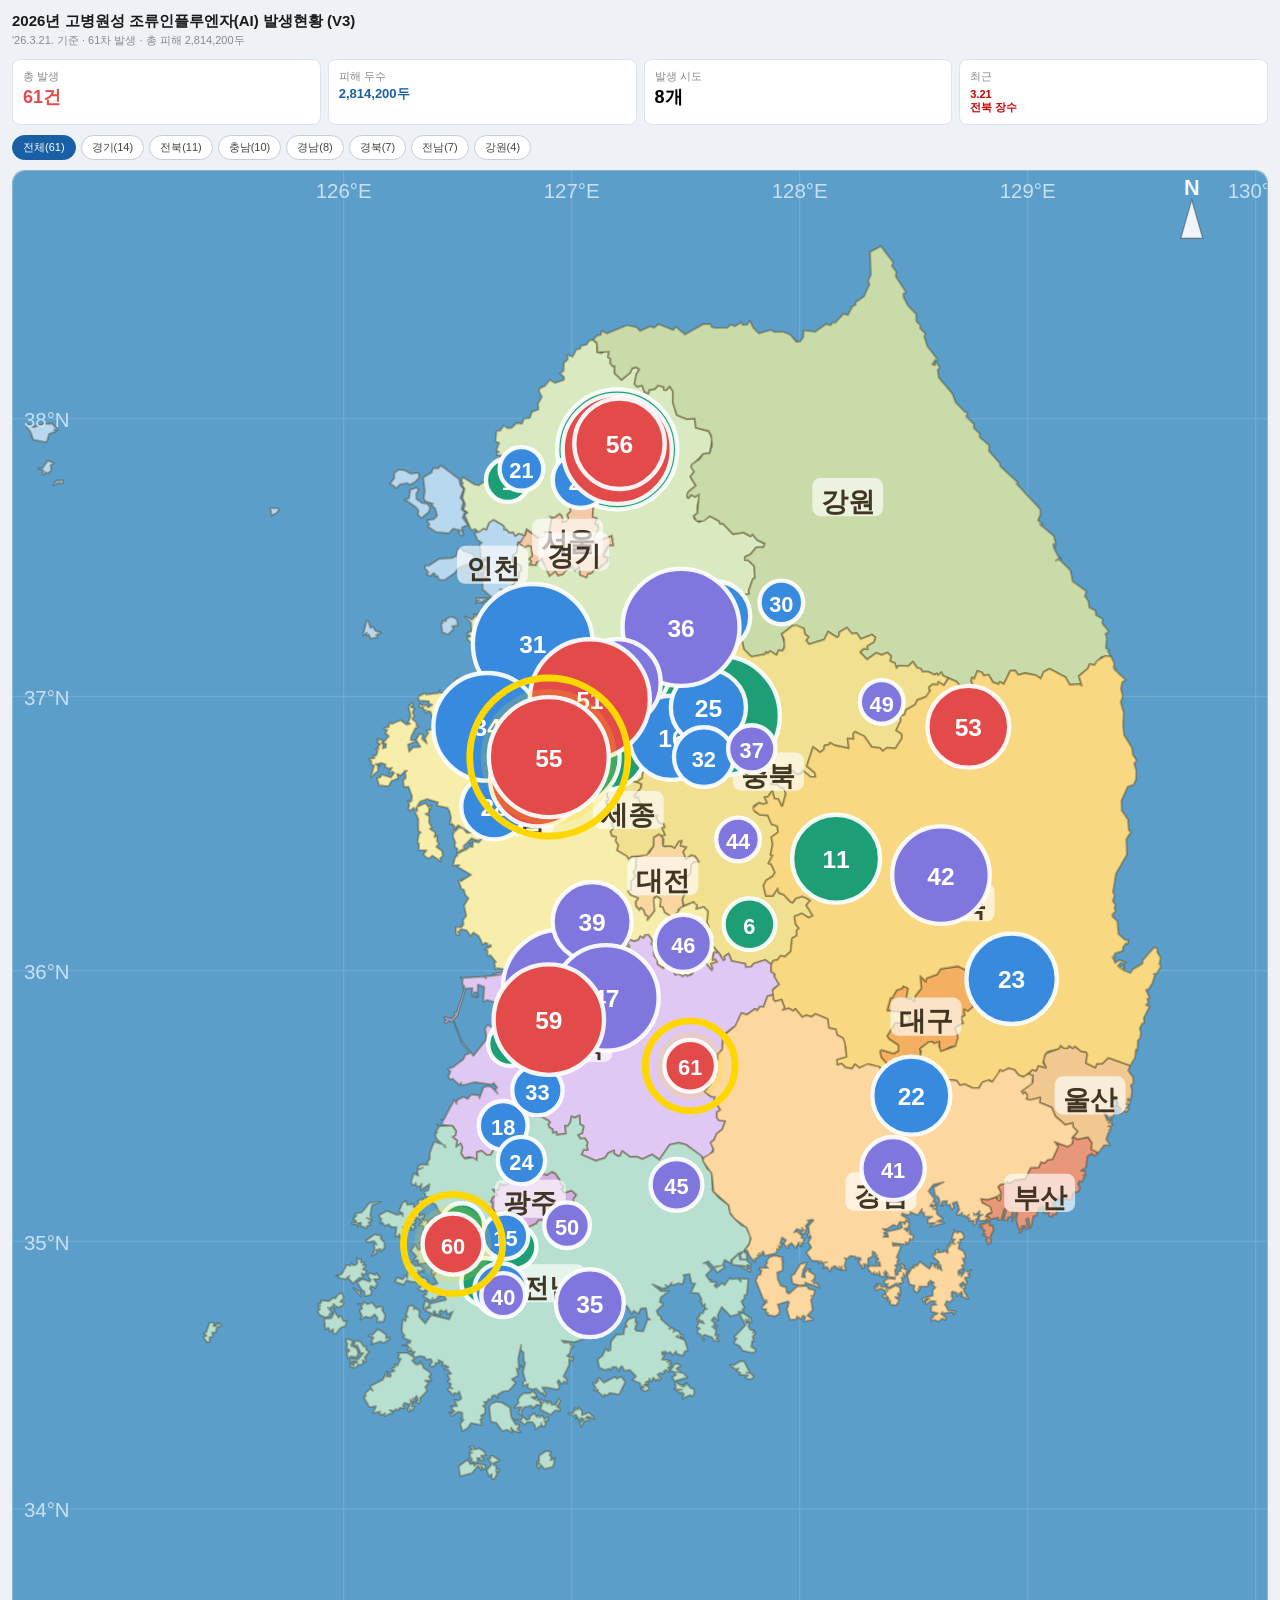
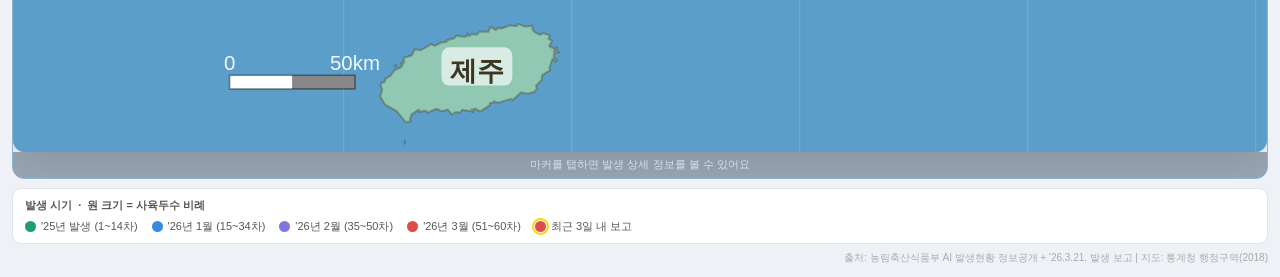
==== ai_status.html @ c7496675 "Update AI occurrence map with latest March 10 Asan case" ====
<!DOCTYPE html>
<html lang="ko">
<head>
<meta charset="UTF-8"/>
<meta name="viewport" content="width=device-width,initial-scale=1.0,maximum-scale=1.0,user-scalable=no"/>
<title>2026 AI 발생현황</title>
<style>
*{box-sizing:border-box;margin:0;padding:0}
body{font-family:'Malgun Gothic','Apple SD Gothic Neo',AppleGothic,sans-serif;background:#eef2f7;padding:12px}
h1{font-size:15px;font-weight:700;color:#1a1a1a;margin-bottom:2px}
.sub{font-size:11px;color:#888;margin-bottom:11px}
.stats{display:grid;grid-template-columns:repeat(4,1fr);gap:7px;margin-bottom:10px}
.stat{background:#fff;border-radius:8px;padding:9px 10px;border:1px solid #dde3ec}
.slbl{font-size:11px;color:#888}
.sval{font-size:18px;font-weight:700;margin-top:1px}
.frow{display:flex;flex-wrap:wrap;gap:5px;margin-bottom:10px}
.fb{font-size:11px;padding:4px 10px;border:1px solid #c5cdd8;border-radius:20px;background:#fff;color:#444;cursor:pointer;-webkit-tap-highlight-color:transparent}
.fb.on{background:#185FA5;color:#fff;border-color:#185FA5}
.mcard{border-radius:12px;overflow:hidden;border:1px solid #8ab4d0}
svg#MAP{display:block;width:100%;height:auto;background:#5b9ec9}
.hint{font-size:11px;color:#d8eeff;text-align:center;padding:5px 0 6px;background:rgba(0,25,55,0.35)}
.leg{background:#fff;border-radius:9px;border:1px solid #dde3ec;padding:9px 12px;margin-top:9px}
.ltit{font-size:11px;font-weight:600;color:#555;margin-bottom:6px}
.lrow{display:flex;flex-wrap:wrap;gap:6px 14px}
.li{display:flex;align-items:center;gap:5px;font-size:11px;color:#555}
.ld{width:11px;height:11px;border-radius:50%;flex-shrink:0}
.note{font-size:10px;color:#aaa;text-align:right;margin-top:7px}
.sbg{display:none;position:fixed;inset:0;background:rgba(0,0,0,0.4);z-index:200}
.sbg.show{display:block}
.sht{position:fixed;bottom:0;left:0;right:0;background:#fff;border-radius:18px 18px 0 0;padding:16px 18px 34px;z-index:201;transform:translateY(100%);transition:transform .3s cubic-bezier(.4,0,.2,1)}
.sbg.show .sht{transform:translateY(0)}
.shdl{width:36px;height:4px;background:#ddd;border-radius:2px;margin:0 auto 14px}
.shbdg{display:inline-block;font-size:11px;font-weight:600;padding:3px 9px;border-radius:20px;margin-bottom:8px}
.shtit{font-size:15px;font-weight:700;color:#111;margin-bottom:10px;line-height:1.4}
.shr{display:flex;padding:5px 0;border-bottom:1px solid #f5f5f5;font-size:13px}
.shr:last-child{border:none}
.shk{color:#aaa;width:65px;flex-shrink:0}
.shv{color:#111;font-weight:500}
.shx{float:right;font-size:22px;color:#ccc;cursor:pointer;margin-top:-6px}
</style>
</head>
<body>
<h1>2026년 고병원성 조류인플루엔자(AI) 발생현황 (V3)</h1>
<div class="sub">'26.3.21. 기준 · 61차 발생 · 총 피해 2,814,200두</div>
<div class="stats">
  <div class="stat"><div class="slbl">총 발생</div><div class="sval" style="color:#E24B4A">61건</div></div>
  <div class="stat"><div class="slbl">피해 두수</div><div class="sval" style="color:#185FA5;font-size:13px">2,814,200두</div></div>
  <div class="stat"><div class="slbl">발생 시도</div><div class="sval">8개</div></div>
  <div class="stat"><div class="slbl">최근</div><div class="sval" style="font-size:11px;padding-top:3px;color:#c00">3.21<br>전북 장수</div></div>
</div>
<div class="frow">
  <button class="fb on" onclick="flt('all',this)">전체(61)</button>
  <button class="fb" onclick="flt('경기',this)">경기(14)</button>
  <button class="fb" onclick="flt('전북',this)">전북(11)</button>
  <button class="fb" onclick="flt('충남',this)">충남(10)</button>
  <button class="fb" onclick="flt('경남',this)">경남(8)</button>
  <button class="fb" onclick="flt('경북',this)">경북(7)</button>
  <button class="fb" onclick="flt('전남',this)">전남(7)</button>
  <button class="fb" onclick="flt('강원',this)">강원(4)</button>
</div>
<div class="mcard">
  <svg id="MAP" viewBox="0 0 460 580" xmlns="http://www.w3.org/2000/svg" style="width:100%;height:auto;display:block;background:#5b9ec9;border-radius:12px;filter:drop-shadow(0 8px 24px rgba(0,0,0,0.12))"></svg>
  <div class="hint">마커를 탭하면 발생 상세 정보를 볼 수 있어요</div>
</div>
<div class="leg">
  <div class="ltit">발생 시기 &nbsp;·&nbsp; 원 크기 = 사육두수 비례</div>
  <div class="lrow">
    <div class="li"><div class="ld" style="background:#1D9E75"></div>'25년 발생 (1~14차)</div>
    <div class="li"><div class="ld" style="background:#378ADD"></div>'26년 1월 (15~34차)</div>
    <div class="li"><div class="ld" style="background:#7F77DD"></div>'26년 2월 (35~50차)</div>
    <div class="li"><div class="ld" style="background:#E24B4A"></div>'26년 3월 (51~60차)</div>
    <div class="li"><div class="ld" style="background:#E24B4A;outline:2.5px solid gold;outline-offset:1px"></div>최근 3일 내 보고</div>
  </div>
</div>
<div class="note">출처: 농림축산식품부 AI 발생현황 정보공개 + '26.3.21. 발생 보고 | 지도: 통계청 행정구역(2018)</div>

<div class="sbg" id="sbg" onclick="csh(event)">
  <div class="sht" onclick="event.stopPropagation()">
    <div class="shdl"></div><span class="shx" id="shxb">×</span>
    <div id="sbdg" class="shbdg"></div>
    <div id="stit" class="shtit"></div>
    <div class="shr"><span class="shk">발생일</span><span id="sdt" class="shv"></span></div>
    <div class="shr"><span class="shk">주소</span><span id="sad" class="shv"></span></div>
    <div class="shr"><span class="shk">사육두수</span><span id="shd" class="shv"></span></div>
    <div class="shr"><span class="shk">시·도</span><span id="ssd" class="shv"></span></div>
  </div>
</div>

<script>
// ── 내장 GeoJSON (통계청 행정구역 2018, 단순화) ──────────────
const GEOJSON = {"type":"FeatureCollection","features":[{"type":"Feature","properties":{"name":"서울특별시","base_year":"2018","name_eng":"Seoul","code":"11"},"geometry":{"type":"Polygon","coordinates":[[[127.0221,37.6997],[127.0324,37.6918],[127.0486,37.6941],[127.0518,37.6858],[127.0634,37.6949],[127.096,37.6891],[127.0927,37.6486],[127.1113,37.6424],[127.1041,37.6217],[127.1162,37.6189],[127.1181,37.6055],[127.1011,37.5761],[127.1049,37.5564],[127.1772,37.5812],[127.1835,37.5452],[127.1632,37.545],[127.1458,37.5219],[127.1411,37.5055],[127.1614,37.5],[127.1471,37.4772],[127.1329,37.4746],[127.1169,37.4586],[127.1043,37.4622],[127.0879,37.4449],[127.0722,37.4422],[127.0696,37.4306],[127.0535,37.4288],[127.0356,37.439],[127.0319,37.4655],[127.0151,37.4548],[126.997,37.4672],[126.963,37.4403],[126.9402,37.4357],[126.9284,37.4502],[126.9066,37.4336],[126.8863,37.4564],[126.8695,37.4943],[126.8466,37.4816],[126.845,37.4736],[126.8147,37.4748],[126.8233,37.4879],[126.813,37.4964],[126.827,37.5085],[126.8221,37.5407],[126.8072,37.5437],[126.7944,37.5358],[126.7645,37.5554],[126.7778,37.5599],[126.7824,37.5736],[126.8007,37.5878],[126.7999,37.6025],[126.8536,37.5718],[126.8763,37.5782],[126.8853,37.5939],[126.8996,37.5898],[126.9123,37.6443],[126.9048,37.6491],[126.9241,37.6461],[126.9475,37.6592],[126.9571,37.6528],[126.9633,37.6332],[126.9584,37.6295],[126.9754,37.6317],[126.9859,37.6406],[126.9797,37.656],[126.994,37.6668],[126.9922,37.6796],[127.0087,37.6844],[127.0154,37.7015],[127.0221,37.6997]]]}},{"type":"Feature","properties":{"name":"부산광역시","base_year":"2018","name_eng":"Busan","code":"21"},"geometry":{"type":"MultiPolygon","coordinates":[[[[128.8287,35.09],[128.8352,35.0864],[128.8326,35.0579],[128.8458,35.0595],[128.8512,35.0421],[128.8349,35.0156],[128.8399,34.9975],[128.8285,34.9886],[128.8182,35.0043],[128.8272,35.0136],[128.8047,35.0239],[128.815,35.0252],[128.8073,35.0328],[128.8123,35.04],[128.7976,35.0491],[128.8033,35.0554],[128.7908,35.0544],[128.791,35.0617],[128.8324,35.0713],[128.8324,35.0776],[128.8115,35.0776],[128.8287,35.09]]],[[[128.9593,35.0501],[128.9503,35.0818],[128.956,35.1064],[128.9488,35.1071],[128.9321,35.0738],[128.9391,35.1087],[128.9331,35.1103],[128.9302,35.0927],[128.9132,35.0876],[128.9112,35.0789],[128.8952,35.0789],[128.9056,35.1181],[128.8976,35.1203],[128.8842,35.0793],[128.8692,35.0814],[128.8708,35.0887],[128.8389,35.0821],[128.8207,35.097],[128.8417,35.106],[128.8378,35.124],[128.8021,35.1419],[128.7945,35.1585],[128.8275,35.1556],[128.8674,35.1677],[128.8721,35.1626],[128.8652,35.1582],[128.8763,35.1517],[128.8814,35.1613],[128.8724,35.1723],[128.8811,35.1718],[128.8817,35.1822],[128.8704,35.2016],[128.879,35.21],[128.9084,35.2168],[128.9093,35.2229],[128.9201,35.2164],[128.944,35.2283],[128.9897,35.2317],[129.0135,35.2738],[129.0475,35.2742],[129.0584,35.2948],[129.0743,35.2908],[129.0884,35.3026],[129.1086,35.3046],[129.1346,35.3515],[129.1182,35.369],[129.1761,35.3514],[129.1988,35.3665],[129.1936,35.3821],[129.1994,35.389],[129.2185,35.379],[129.2655,35.3871],[129.2822,35.3653],[129.2797,35.3414],[129.2999,35.336],[129.3057,35.3246],[129.3035,35.3297],[129.3019,35.3202],[129.2915,35.3181],[129.2807,35.3265],[129.262,35.3154],[129.2556,35.2748],[129.234,35.2622],[129.2521,35.2602],[129.2534,35.2465],[129.2445,35.2443],[129.2499,35.2408],[129.2393,35.2212],[129.2273,35.2243],[129.222,35.2126],[129.2302,35.1982],[129.2241,35.1858],[129.2009,35.1794],[129.1944,35.1602],[129.1817,35.1548],[129.1642,35.159],[129.15,35.1514],[129.1533,35.158],[129.1463,35.1534],[129.1339,35.1624],[129.1346,35.1548],[129.1185,35.1526],[129.1089,35.1328],[129.1178,35.1321],[129.1128,35.125],[129.1224,35.1321],[129.128,35.1108],[129.124,35.0993],[129.1105,35.1011],[129.1095,35.0915],[129.1106,35.1007],[129.1051,35.0919],[129.0952,35.0939],[129.093,35.1093],[129.0904,35.1036],[129.0655,35.1091],[129.0738,35.1168],[129.0655,35.129],[129.0561,35.118],[129.0527,35.1257],[129.0487,35.1207],[129.0553,35.116],[129.0473,35.1166],[129.0379,35.0971],[129.0252,35.0935],[129.0156,35.0532],[129.0106,35.0517],[129.0025,35.0862],[128.9926,35.0801],[129.0014,35.0484],[129.007,35.0489],[128.9925,35.0452],[128.9884,35.058],[128.9728,35.0569],[128.9828,35.0514],[128.9697,35.0474],[128.978,35.0402],[128.9656,35.0324],[128.9676,35.0438],[128.9593,35.0501]],[[129.0995,35.0915],[129.0995,35.0915]]]]}},{"type":"Feature","properties":{"name":"대구광역시","base_year":"2018","name_eng":"Daegu","code":"22"},"geometry":{"type":"Polygon","coordinates":[[[128.696,36.0156],[128.7269,36.0032],[128.7349,35.993],[128.731,35.9854],[128.7462,35.9729],[128.7367,35.9296],[128.7569,35.9127],[128.7613,35.8875],[128.7598,35.8661],[128.7508,35.8575],[128.7375,35.8512],[128.7219,35.8569],[128.7251,35.8362],[128.7086,35.8266],[128.7175,35.8068],[128.6825,35.7901],[128.6955,35.7557],[128.691,35.7309],[128.6832,35.7215],[128.6635,35.7205],[128.624,35.7023],[128.6139,35.7098],[128.6124,35.7385],[128.5896,35.7315],[128.5824,35.7383],[128.5648,35.7368],[128.5279,35.7127],[128.5318,35.6833],[128.5076,35.6729],[128.5062,35.6396],[128.4465,35.6384],[128.413,35.6166],[128.3714,35.6094],[128.3884,35.6179],[128.4015,35.639],[128.3582,35.6808],[128.3518,35.704],[128.3589,35.7087],[128.4122,35.6958],[128.4321,35.7049],[128.4318,35.7256],[128.3912,35.7484],[128.3835,35.7601],[128.4208,35.8094],[128.4704,35.8059],[128.4828,35.8159],[128.4811,35.8301],[128.45,35.8467],[128.3835,35.8528],[128.399,35.8999],[128.4071,35.9007],[128.4249,35.928],[128.4503,35.935],[128.4542,35.9431],[128.4764,35.9344],[128.4684,35.8995],[128.4906,35.8976],[128.5015,35.8868],[128.5077,35.907],[128.5344,35.9353],[128.5288,35.9804],[128.5533,35.9608],[128.5571,35.9722],[128.6029,35.9859],[128.6187,36.0064],[128.696,36.0156]]]}},{"type":"Feature","properties":{"name":"인천광역시","base_year":"2018","name_eng":"Incheon","code":"23"},"geometry":{"type":"MultiPolygon","coordinates":[[[[126.4821,37.2442],[126.4821,37.2442]]],[[[126.108,37.2723],[126.1177,37.2479],[126.128,37.252],[126.1408,37.2375],[126.1657,37.2307],[126.1436,37.2225],[126.1475,37.2138],[126.1173,37.2092],[126.1113,37.2236],[126.1012,37.2222],[126.1025,37.2299],[126.0847,37.2219],[126.1002,37.2721],[126.108,37.2723]]],[[[126.4821,37.2442],[126.4588,37.224],[126.4326,37.2325],[126.4285,37.2626],[126.4361,37.2657],[126.434,37.2743],[126.4482,37.272],[126.4504,37.2802],[126.4703,37.2882],[126.4878,37.2832],[126.4976,37.277],[126.5018,37.2581],[126.4762,37.2535],[126.4821,37.2442]]],[[[126.5028,37.5308],[126.5158,37.5341],[126.5249,37.5249],[126.5649,37.5144],[126.5824,37.4892],[126.5063,37.4657],[126.4854,37.4445],[126.4423,37.4208],[126.4189,37.4219],[126.4133,37.4352],[126.4,37.4338],[126.404,37.4396],[126.3951,37.4461],[126.3808,37.435],[126.364,37.4422],[126.3716,37.4472],[126.3562,37.4632],[126.3595,37.4734],[126.3732,37.4719],[126.4183,37.497],[126.4758,37.4997],[126.4942,37.5078],[126.5028,37.5308]]],[[[126.6555,37.6379],[126.6945,37.6203],[126.7054,37.6121],[126.7047,37.6025],[126.7141,37.6039],[126.7255,37.5919],[126.7443,37.5925],[126.7522,37.5797],[126.7677,37.5882],[126.7937,37.5816],[126.7778,37.5599],[126.7645,37.5554],[126.7601,37.518],[126.7416,37.5088],[126.7424,37.4869],[126.7782,37.4718],[126.7804,37.455],[126.7707,37.4485],[126.7692,37.4275],[126.7533,37.4227],[126.7516,37.4109],[126.7214,37.3826],[126.6852,37.3867],[126.6956,37.3832],[126.6646,37.35],[126.642,37.3471],[126.6541,37.3436],[126.6134,37.3474],[126.6103,37.3374],[126.6093,37.3435],[126.5806,37.3373],[126.5963,37.3472],[126.583,37.3472],[126.5829,37.3548],[126.639,37.355],[126.6219,37.3546],[126.6209,37.3477],[126.6414,37.3477],[126.6515,37.3529],[126.6427,37.355],[126.6544,37.3559],[126.6099,37.3871],[126.6097,37.4162],[126.5982,37.4161],[126.6041,37.4243],[126.6328,37.4269],[126.6373,37.4212],[126.6346,37.4305],[126.6102,37.4301],[126.6142,37.4374],[126.6078,37.4411],[126.6187,37.4447],[126.6117,37.454],[126.5943,37.4383],[126.5934,37.4549],[126.6032,37.4567],[126.5909,37.462],[126.6242,37.4577],[126.6142,37.4666],[126.625,37.4666],[126.6124,37.4772],[126.6037,37.4656],[126.5958,37.4731],[126.6063,37.4863],[126.6051,37.4801],[126.6168,37.4835],[126.6099,37.4874],[126.6252,37.4924],[126.6377,37.4823],[126.6275,37.4934],[126.6407,37.496],[126.6395,37.5042],[126.6046,37.4959],[126.5965,37.5486],[126.607,37.5545],[126.5886,37.564],[126.5748,37.5883],[126.6144,37.6063],[126.6257,37.6026],[126.6372,37.6267],[126.6555,37.6379]],[[126.6526,37.3535],[126.6444,37.3475],[126.6628,37.3509],[126.6526,37.3535]]],[[[125.7089,37.6787],[125.7165,37.6744],[125.7068,37.6633],[125.6842,37.6528],[125.6781,37.6793],[125.7089,37.6787]]],[[[126.3296,37.7463],[126.3185,37.73],[126.3194,37.7126],[126.3429,37.6975],[126.3663,37.6946],[126.379,37.6823],[126.3732,37.6658],[126.341,37.6441],[126.3257,37.6566],[126.3287,37.6702],[126.3188,37.6819],[126.2694,37.7107],[126.2876,37.714],[126.2925,37.7447],[126.318,37.7524],[126.3296,37.7463]]],[[[124.7706,37.7785],[124.7653,37.7665],[124.7519,37.7709],[124.7274,37.761],[124.7407,37.7782],[124.7706,37.7785]]],[[[126.2664,37.8153],[126.2947,37.8018],[126.3275,37.8058],[126.3313,37.7897],[126.315,37.7737],[126.2908,37.7629],[126.2787,37.7689],[126.2483,37.7656],[126.2328,37.7511],[126.205,37.7685],[126.2222,37.7869],[126.2232,37.805],[126.2405,37.8173],[126.2664,37.8153]]],[[[126.4388,37.8246],[126.5059,37.7833],[126.5116,37.7623],[126.5264,37.7476],[126.5125,37.717],[126.5254,37.7019],[126.5169,37.6747],[126.5322,37.6651],[126.5221,37.6462],[126.544,37.6184],[126.5203,37.6107],[126.5151,37.5969],[126.5238,37.5979],[126.518,37.5921],[126.5262,37.5866],[126.5173,37.58],[126.5032,37.5904],[126.5129,37.5994],[126.4796,37.6053],[126.4618,37.5893],[126.405,37.5939],[126.3701,37.6135],[126.3775,37.6193],[126.3657,37.6351],[126.3977,37.6401],[126.411,37.6521],[126.4036,37.6758],[126.3881,37.69],[126.3913,37.6956],[126.3592,37.7036],[126.3514,37.7155],[126.357,37.7411],[126.3495,37.7897],[126.387,37.8071],[126.3925,37.8232],[126.4139,37.8219],[126.4267,37.8316],[126.4388,37.8246]]],[[[124.7161,37.8256],[124.7161,37.8256]]],[[[124.7161,37.8256],[124.7179,37.8138],[124.7028,37.8047],[124.6905,37.8082],[124.6852,37.7995],[124.6795,37.8022],[124.6839,37.8139],[124.6625,37.8217],[124.6765,37.8198],[124.7034,37.8497],[124.7278,37.8406],[124.715,37.8336],[124.7161,37.8256]]],[[[124.6872,37.9805],[124.7218,37.9815],[124.7463,37.9591],[124.733,37.9623],[124.7301,37.9573],[124.7382,37.9537],[124.7079,37.9446],[124.7,37.9199],[124.6913,37.9166],[124.6394,37.9239],[124.6258,37.9544],[124.6097,37.97],[124.6168,37.9795],[124.6406,37.9687],[124.6872,37.9805]]]]}},{"type":"Feature","properties":{"name":"광주광역시","base_year":"2018","name_eng":"Gwangju","code":"24"},"geometry":{"type":"Polygon","coordinates":[[[126.7634,35.2565],[126.7553,35.2344],[126.8054,35.2183],[126.8796,35.2515],[126.8895,35.2467],[126.9094,35.2584],[126.9294,35.2524],[126.9655,35.2034],[126.9586,35.1931],[126.9681,35.1811],[127.0,35.1888],[127.0214,35.173],[127.0077,35.1559],[127.0113,35.1256],[126.9892,35.1099],[126.989,35.095],[126.9628,35.0872],[126.9519,35.0732],[126.9323,35.0744],[126.918,35.0915],[126.892,35.078],[126.8556,35.0784],[126.8441,35.0654],[126.8073,35.051],[126.7952,35.0611],[126.7744,35.0527],[126.7651,35.0644],[126.7567,35.0582],[126.7541,35.0669],[126.7713,35.0702],[126.7619,35.091],[126.7327,35.1129],[126.6675,35.1051],[126.6691,35.1113],[126.6517,35.1205],[126.6533,35.144],[126.645,35.1466],[126.6542,35.1646],[126.6721,35.1731],[126.6532,35.1925],[126.6771,35.191],[126.6871,35.2152],[126.7026,35.2076],[126.7177,35.2124],[126.7372,35.2529],[126.7634,35.2565]]]}},{"type":"Feature","properties":{"name":"대전광역시","base_year":"2018","name_eng":"Daejeon","code":"25"},"geometry":{"type":"Polygon","coordinates":[[[127.3989,36.4891],[127.3999,36.4589],[127.4075,36.4548],[127.4359,36.4564],[127.4513,36.4493],[127.4703,36.4737],[127.484,36.4766],[127.4783,36.4573],[127.5045,36.4519],[127.4897,36.4341],[127.5016,36.4087],[127.5243,36.4234],[127.5423,36.4193],[127.5597,36.3982],[127.5392,36.3979],[127.5249,36.3875],[127.5224,36.3543],[127.5006,36.3393],[127.499,36.3057],[127.4912,36.297],[127.4988,36.2828],[127.486,36.2612],[127.49,36.2335],[127.4679,36.223],[127.4696,36.2152],[127.4411,36.1948],[127.408,36.2129],[127.3993,36.2325],[127.3873,36.2342],[127.3898,36.2628],[127.3776,36.2715],[127.3629,36.2691],[127.3645,36.2198],[127.334,36.1831],[127.3336,36.2007],[127.323,36.2037],[127.3153,36.2213],[127.3036,36.2297],[127.2973,36.2215],[127.2818,36.2358],[127.2794,36.2524],[127.2918,36.2647],[127.2588,36.2761],[127.2467,36.291],[127.2598,36.2957],[127.2598,36.3272],[127.2791,36.3448],[127.2706,36.3609],[127.281,36.3749],[127.2821,36.4146],[127.341,36.431],[127.3586,36.4559],[127.3602,36.4885],[127.3839,36.5002],[127.3989,36.4891]]]}},{"type":"Feature","properties":{"name":"울산광역시","base_year":"2018","name_eng":"Ulsan","code":"26"},"geometry":{"type":"Polygon","coordinates":[[[129.1595,35.7159],[129.1765,35.7157],[129.1813,35.7238],[129.1981,35.7145],[129.2071,35.7214],[129.234,35.7039],[129.2569,35.7007],[129.2626,35.6911],[129.2555,35.6605],[129.2964,35.6435],[129.3045,35.6572],[129.3278,35.6588],[129.3536,35.6794],[129.4498,35.6511],[129.4411,35.6319],[129.4628,35.6069],[129.4647,35.5864],[129.4527,35.5784],[129.4586,35.5578],[129.4535,35.5281],[129.4387,35.5286],[129.4392,35.5198],[129.4499,35.5248],[129.4477,35.509],[129.4328,35.511],[129.4436,35.5026],[129.4321,35.4934],[129.4449,35.4921],[129.4313,35.4782],[129.4252,35.485],[129.4062,35.472],[129.4084,35.4933],[129.3958,35.5012],[129.3964,35.5134],[129.3766,35.538],[129.3724,35.5236],[129.3858,35.5164],[129.3874,35.5019],[129.3632,35.5042],[129.3793,35.4999],[129.3911,35.4783],[129.3857,35.4849],[129.3748,35.4624],[129.363,35.4604],[129.3687,35.4542],[129.3545,35.4592],[129.3312,35.4856],[129.3499,35.4482],[129.3598,35.4479],[129.3552,35.4383],[129.3695,35.449],[129.3665,35.437],[129.3736,35.4312],[129.3528,35.4269],[129.3642,35.4248],[129.3639,35.4152],[129.3563,35.4133],[129.3626,35.4065],[129.354,35.4025],[129.3446,35.3781],[129.3608,35.3572],[129.3353,35.356],[129.3116,35.3295],[129.2797,35.3414],[129.2822,35.3653],[129.2655,35.3871],[129.2185,35.379],[129.2012,35.3878],[129.2191,35.4077],[129.2002,35.4241],[129.197,35.4389],[129.1656,35.4321],[129.1218,35.4634],[129.1053,35.4965],[129.0526,35.5145],[129.0558,35.5323],[129.013,35.5231],[128.9954,35.5278],[128.9966,35.544],[128.9893,35.5516],[128.9809,35.5464],[128.9724,35.5571],[129.0228,35.5913],[129.023,35.6134],[129.0079,35.6162],[129.0061,35.6235],[129.0209,35.6351],[129.037,35.6325],[129.0469,35.6505],[129.0809,35.6433],[129.0672,35.6713],[129.0805,35.6959],[129.1368,35.7129],[129.142,35.7243],[129.1595,35.7159]]]}},{"type":"Feature","properties":{"name":"세종특별자치시","base_year":"2018","name_eng":"Sejongsi","code":"29"},"geometry":{"type":"Polygon","coordinates":[[[127.1721,36.7308],[127.2031,36.7261],[127.248,36.6951],[127.3041,36.685],[127.3051,36.6676],[127.2757,36.6398],[127.2794,36.6335],[127.2922,36.6356],[127.3066,36.6009],[127.2996,36.5863],[127.3214,36.5838],[127.3381,36.5623],[127.3775,36.5678],[127.3725,36.5597],[127.3839,36.5415],[127.405,36.5373],[127.4086,36.5237],[127.3976,36.5206],[127.4106,36.4963],[127.3961,36.4917],[127.3839,36.5002],[127.3602,36.4885],[127.3586,36.4559],[127.3291,36.4233],[127.2628,36.4167],[127.2508,36.4068],[127.2423,36.4186],[127.1989,36.4399],[127.2047,36.4593],[127.192,36.4747],[127.1947,36.4896],[127.1771,36.4926],[127.17,36.509],[127.1823,36.5214],[127.1742,36.5422],[127.1918,36.546],[127.1868,36.5529],[127.2078,36.578],[127.193,36.5808],[127.1914,36.5939],[127.1559,36.606],[127.1501,36.619],[127.1605,36.6245],[127.1532,36.6452],[127.1606,36.6561],[127.1549,36.6643],[127.1641,36.6785],[127.1614,36.6902],[127.1571,36.6957],[127.1417,36.69],[127.1277,36.7085],[127.1596,36.7328],[127.1721,36.7308]]]}},{"type":"Feature","properties":{"name":"경기도","base_year":"2018","name_eng":"Gyeonggi-do","code":"31"},"geometry":{"type":"MultiPolygon","coordinates":[[[[126.7427,37.038],[126.7427,37.038]]],[[[126.7427,37.038],[126.7567,37.0555],[126.6742,37.1172],[126.6847,37.1191],[126.6796,37.1431],[126.6603,37.138],[126.6962,37.151],[126.6825,37.1605],[126.6498,37.1546],[126.6611,37.163],[126.6536,37.181],[126.66,37.1764],[126.6699,37.1892],[126.6496,37.1835],[126.6609,37.2209],[126.6478,37.244],[126.6538,37.2694],[126.6327,37.287],[126.6464,37.2785],[126.6614,37.2913],[126.6293,37.2849],[126.6617,37.2925],[126.6618,37.2779],[126.6842,37.281],[126.672,37.2732],[126.6796,37.2572],[126.698,37.2611],[126.734,37.2494],[126.7563,37.2543],[126.7651,37.2452],[126.7751,37.2474],[126.783,37.2297],[126.7783,37.2458],[126.7896,37.2441],[126.7907,37.2671],[126.8112,37.2676],[126.8048,37.2937],[126.8192,37.2905],[126.8414,37.2677],[126.8381,37.2761],[126.8168,37.298],[126.7676,37.2925],[126.6764,37.3202],[126.6713,37.329],[126.6162,37.3138],[126.578,37.2928],[126.5858,37.291],[126.5839,37.2846],[126.589,37.2902],[126.6098,37.2794],[126.5892,37.29],[126.5855,37.284],[126.6243,37.264],[126.6368,37.2724],[126.6415,37.2626],[126.6427,37.2713],[126.6312,37.2809],[126.642,37.2728],[126.6369,37.2536],[126.6546,37.2251],[126.6528,37.1998],[126.645,37.1922],[126.6468,37.211],[126.6295,37.2183],[126.626,37.2024],[126.622,37.2362],[126.6188,37.2295],[126.5884,37.2333],[126.6152,37.2095],[126.6049,37.2123],[126.5954,37.1983],[126.6048,37.2124],[126.6013,37.2215],[126.5906,37.2135],[126.576,37.2208],[126.5624,37.193],[126.5446,37.206],[126.544,37.215],[126.5571,37.2179],[126.5408,37.2288],[126.5693,37.237],[126.561,37.2423],[126.5586,37.2668],[126.5329,37.2891],[126.5617,37.2773],[126.5772,37.2901],[126.5717,37.2978],[126.5779,37.2931],[126.6073,37.3132],[126.6904,37.3353],[126.6885,37.3488],[126.7032,37.3513],[126.731,37.3866],[126.742,37.3826],[126.7339,37.3891],[126.7439,37.3984],[126.7916,37.3931],[126.7878,37.4078],[126.7845,37.3921],[126.749,37.4036],[126.7533,37.4227],[126.7692,37.4275],[126.7707,37.4485],[126.7804,37.455],[126.7782,37.4718],[126.7424,37.4869],[126.7416,37.5088],[126.7601,37.518],[126.7662,37.5542],[126.7944,37.5358],[126.8072,37.5437],[126.8221,37.5407],[126.827,37.5085],[126.813,37.4964],[126.8233,37.4879],[126.8147,37.4748],[126.845,37.4736],[126.8466,37.4816],[126.8695,37.4943],[126.903,37.4341],[126.9284,37.4502],[126.9402,37.4357],[126.9629,37.4403],[126.9746,37.4544],[127.0037,37.4677],[127.0145,37.4549],[127.0346,37.4642],[127.0356,37.439],[127.0657,37.4292],[127.0722,37.4422],[127.0879,37.4449],[127.1043,37.4622],[127.1169,37.4586],[127.1574,37.4891],[127.1612,37.5004],[127.14,37.5086],[127.1632,37.545],[127.1835,37.5452],[127.1772,37.5812],[127.1049,37.5564],[127.1011,37.5761],[127.1181,37.6055],[127.1162,37.6189],[127.1041,37.6217],[127.1113,37.6424],[127.0927,37.6486],[127.096,37.6891],[127.0634,37.6949],[127.0518,37.6858],[127.0486,37.6941],[127.0324,37.6918],[127.027,37.7011],[127.0154,37.7015],[127.0087,37.6844],[126.9922,37.6796],[126.994,37.6668],[126.9797,37.656],[126.9859,37.6406],[126.9754,37.6317],[126.9584,37.6295],[126.9633,37.6332],[126.9571,37.6528],[126.9475,37.6592],[126.9241,37.6461],[126.9048,37.6491],[126.9123,37.6443],[126.8996,37.5898],[126.8853,37.5939],[126.8763,37.5782],[126.8536,37.5718],[126.8026,37.605],[126.7937,37.5816],[126.7677,37.5882],[126.7522,37.5797],[126.7443,37.5925],[126.7255,37.5919],[126.7141,37.6039],[126.7047,37.6025],[126.7054,37.6121],[126.6945,37.6203],[126.6574,37.638],[126.6372,37.6267],[126.6257,37.6026],[126.6144,37.6063],[126.5916,37.593],[126.578,37.605],[126.5598,37.6011],[126.5315,37.6548],[126.5442,37.6629],[126.5268,37.6743],[126.5335,37.694],[126.5217,37.7166],[126.531,37.7482],[126.5183,37.7628],[126.5245,37.7685],[126.518,37.7771],[126.5228,37.7901],[126.5753,37.7627],[126.5938,37.7612],[126.6255,37.7791],[126.6626,37.7807],[126.6714,37.8348],[126.6593,37.8403],[126.6796,37.846],[126.6921,37.8685],[126.6726,37.8701],[126.672,37.8781],[126.682,37.8798],[126.6701,37.888],[126.6828,37.9129],[126.666,37.9191],[126.671,37.9552],[126.6873,37.9572],[126.7037,37.9748],[126.7194,37.965],[126.7369,37.966],[126.7584,37.9837],[126.7836,37.9817],[126.7901,37.999],[126.8168,38.0026],[126.826,38.0242],[126.8554,38.0321],[126.8525,38.0531],[126.8696,38.0778],[126.8561,38.0997],[126.8624,38.1083],[126.8827,38.1159],[126.9047,38.1379],[126.9279,38.1273],[126.9664,38.1374],[126.968,38.1475],[126.9494,38.1623],[126.9656,38.1711],[126.9665,38.199],[126.9837,38.2106],[126.9817,38.2273],[127.0047,38.2215],[127.0204,38.2458],[127.0366,38.2498],[127.0418,38.2591],[127.0662,38.2637],[127.0781,38.279],[127.1032,38.2808],[127.1014,38.2737],[127.1108,38.2708],[127.1123,38.2381],[127.1312,38.2328],[127.1489,38.2423],[127.1633,38.2385],[127.1597,38.2195],[127.1712,38.2135],[127.1697,38.1977],[127.1789,38.1877],[127.1892,38.1882],[127.1889,38.1618],[127.2192,38.1391],[127.2563,38.1632],[127.2664,38.1804],[127.2831,38.1829],[127.298,38.1752],[127.284,38.1595],[127.2758,38.1242],[127.2863,38.1146],[127.3095,38.1183],[127.3207,38.0947],[127.337,38.0898],[127.3398,38.1013],[127.3659,38.1069],[127.3786,38.1184],[127.4035,38.113],[127.4055,38.103],[127.4134,38.102],[127.4309,38.1154],[127.4452,38.0975],[127.4446,38.0573],[127.4615,38.0129],[127.5039,37.998],[127.5399,38.0006],[127.5452,37.9677],[127.6024,37.955],[127.6166,37.9283],[127.6058,37.8765],[127.5779,37.874],[127.5248,37.8297],[127.5374,37.8105],[127.5208,37.7925],[127.5449,37.7601],[127.5112,37.7364],[127.5071,37.7206],[127.5118,37.7157],[127.5272,37.7269],[127.5425,37.7199],[127.5566,37.7292],[127.5619,37.7201],[127.5506,37.687],[127.5528,37.6615],[127.5357,37.6507],[127.5379,37.6415],[127.5594,37.6285],[127.6062,37.6508],[127.647,37.6327],[127.6515,37.6229],[127.6638,37.6238],[127.7079,37.5864],[127.7541,37.5921],[127.7844,37.5781],[127.7941,37.5853],[127.8141,37.5642],[127.8481,37.5503],[127.842,37.5389],[127.8096,37.5379],[127.7855,37.5133],[127.7599,37.5033],[127.76,37.4929],[127.7747,37.4917],[127.8005,37.4713],[127.804,37.4288],[127.7946,37.4243],[127.7767,37.3833],[127.7789,37.3708],[127.7595,37.3673],[127.759,37.3312],[127.7683,37.3067],[127.7499,37.2972],[127.7605,37.2729],[127.7469,37.24],[127.7489,37.2183],[127.7353,37.2081],[127.7264,37.1825],[127.7169,37.1834],[127.7068,37.1703],[127.6955,37.1404],[127.6702,37.1361],[127.6283,37.1553],[127.6378,37.1412],[127.6345,37.0998],[127.6119,37.0873],[127.5951,37.088],[127.6047,37.0688],[127.578,37.0753],[127.565,37.0606],[127.5695,37.0482],[127.5568,37.0412],[127.5183,37.0584],[127.4998,37.0476],[127.4682,37.0535],[127.4569,37.0422],[127.4584,37.0205],[127.4471,37.0109],[127.3927,36.997],[127.385,36.9836],[127.4015,36.9677],[127.3873,36.9645],[127.3757,36.9487],[127.3496,36.9528],[127.3268,36.9359],[127.2956,36.9313],[127.3034,36.9164],[127.2903,36.8943],[127.2531,36.9224],[127.244,36.9176],[127.2105,36.9305],[127.2021,36.9517],[127.1445,36.9711],[127.1115,36.9713],[127.0965,36.9593],[127.103,36.9532],[127.0958,36.9424],[127.0862,36.9477],[127.031,36.9281],[126.9952,36.9354],[126.9097,36.9016],[126.8992,36.9299],[126.8871,36.9363],[126.8674,36.9333],[126.859,36.9507],[126.8539,36.9483],[126.8589,36.9421],[126.8496,36.9465],[126.826,36.986],[126.813,36.9873],[126.8234,36.9913],[126.7889,36.9952],[126.7789,37.0074],[126.7976,37.0141],[126.7946,37.0265],[126.7506,37.0297],[126.7427,37.038]],[[126.7568,37.056],[126.7709,37.0644],[126.7616,37.0681],[126.7708,37.1016],[126.7583,37.1114],[126.7604,37.1179],[126.7766,37.1322],[126.795,37.1288],[126.8166,37.1434],[126.8001,37.1539],[126.7817,37.1523],[126.7978,37.1623],[126.7923,37.1732],[126.8006,37.1962],[126.7775,37.1652],[126.7472,37.1676],[126.7269,37.1387],[126.684,37.1146],[126.7568,37.056]],[[126.8559,37.2699],[126.8753,37.2774],[126.8439,37.2675],[126.8496,37.257],[126.8559,37.2699]]]]}},{"type":"Feature","properties":{"name":"강원도","base_year":"2018","name_eng":"Gangwon-do","code":"32"},"geometry":{"type":"MultiPolygon","coordinates":[[[[128.8772,37.841],[128.8772,37.841]]],[[[128.7631,37.9728],[128.7631,37.9728]]],[[[128.7254,38.0238],[128.7254,38.0238]]],[[[128.7254,38.0238],[128.7362,38.022],[128.7306,38.0071],[128.7641,37.98],[128.7632,37.9663],[128.7892,37.9454],[128.7903,37.9336],[128.8317,37.9041],[128.8302,37.8842],[128.8772,37.841],[128.8792,37.8294],[128.9571,37.7713],[128.9514,37.7674],[129.0554,37.6754],[129.057,37.6587],[129.0459,37.6354],[129.0638,37.6233],[129.0542,37.6214],[129.115,37.5789],[129.1218,37.5579],[129.1206,37.5392],[129.1171,37.5517],[129.1122,37.5494],[129.1147,37.5362],[129.1351,37.5049],[129.149,37.4976],[129.1356,37.5041],[129.1362,37.4964],[129.1244,37.4907],[129.1449,37.4968],[129.1413,37.4929],[129.1875,37.4559],[129.1976,37.4158],[129.2573,37.3798],[129.2508,37.363],[129.267,37.3433],[129.2703,37.3216],[129.2973,37.3111],[129.3004,37.2929],[129.3291,37.2804],[129.3277,37.2634],[129.3567,37.2357],[129.3414,37.2259],[129.3475,37.2121],[129.3432,37.1749],[129.3585,37.1666],[129.3519,37.1642],[129.3639,37.1462],[129.3248,37.1423],[129.2946,37.1144],[129.2712,37.1164],[129.266,37.1023],[129.2254,37.0737],[129.238,37.0387],[129.2253,37.0446],[129.1854,37.0417],[129.1661,37.0692],[129.0963,37.1004],[129.0704,37.0882],[129.0574,37.0651],[129.0367,37.0762],[128.9886,37.0844],[128.9593,37.0776],[128.9457,37.0938],[128.9233,37.0921],[128.8964,37.0445],[128.8785,37.0533],[128.8725,37.0439],[128.8469,37.0516],[128.8294,37.0785],[128.8079,37.076],[128.7994,37.0869],[128.7803,37.0923],[128.7654,37.064],[128.7566,37.0686],[128.7523,37.0559],[128.7625,37.0379],[128.7538,37.0278],[128.7346,37.0402],[128.7004,37.0408],[128.6891,37.0531],[128.6298,37.0741],[128.6226,37.0874],[128.6064,37.0767],[128.6016,37.0831],[128.5918,37.0782],[128.5617,37.0902],[128.5381,37.0896],[128.5312,37.1],[128.5142,37.1037],[128.4966,37.1258],[128.4778,37.1102],[128.4352,37.1113],[128.4247,37.1025],[128.4185,37.1198],[128.396,37.1286],[128.4009,37.1469],[128.3841,37.158],[128.3597,37.1502],[128.3371,37.1579],[128.2962,37.1341],[128.2644,37.1604],[128.2811,37.1734],[128.2981,37.1717],[128.2956,37.1833],[128.3264,37.1973],[128.3322,37.2139],[128.3166,37.2234],[128.2684,37.2079],[128.2509,37.2296],[128.2292,37.2276],[128.2078,37.2488],[128.1741,37.2326],[128.1731,37.2191],[128.1645,37.2135],[128.1253,37.2345],[128.1087,37.2057],[128.0411,37.189],[128.0283,37.2023],[128.0388,37.216],[128.023,37.2256],[128.0183,37.2457],[127.9719,37.2564],[127.9217,37.2254],[127.9363,37.1888],[127.9263,37.1655],[127.9086,37.1671],[127.8989,37.1498],[127.8721,37.1643],[127.8613,37.1553],[127.8532,37.1603],[127.8474,37.1529],[127.7895,37.1434],[127.7571,37.1692],[127.7443,37.2075],[127.7469,37.24],[127.7605,37.2729],[127.7499,37.2972],[127.7683,37.3067],[127.759,37.3312],[127.7595,37.3673],[127.7789,37.3708],[127.7767,37.3833],[127.7946,37.4243],[127.804,37.4288],[127.8005,37.4713],[127.7747,37.4917],[127.76,37.4929],[127.7599,37.5033],[127.7855,37.5133],[127.8096,37.5379],[127.842,37.5389],[127.8481,37.5523],[127.8141,37.5642],[127.7941,37.5853],[127.7844,37.5781],[127.7541,37.5921],[127.7079,37.5864],[127.6638,37.6238],[127.6515,37.6229],[127.647,37.6327],[127.6062,37.6508],[127.5793,37.633],[127.5487,37.633],[127.5357,37.6507],[127.5528,37.6615],[127.5599,37.7286],[127.5402,37.7195],[127.5247,37.7265],[127.5118,37.7157],[127.5061,37.7242],[127.5112,37.7364],[127.5449,37.7601],[127.5208,37.7925],[127.5374,37.8105],[127.5246,37.825],[127.5273,37.8365],[127.5633,37.8564],[127.5779,37.874],[127.6058,37.8765],[127.6171,37.9064],[127.6121,37.9406],[127.6004,37.9565],[127.5452,37.9677],[127.5399,38.0006],[127.5039,37.998],[127.4615,38.0129],[127.4446,38.0573],[127.4452,38.0975],[127.4309,38.1154],[127.4134,38.102],[127.4055,38.103],[127.4035,38.113],[127.3786,38.1184],[127.3659,38.1069],[127.3398,38.1013],[127.337,38.0898],[127.3207,38.0947],[127.3095,38.1183],[127.2863,38.1146],[127.2758,38.1242],[127.284,38.1595],[127.298,38.1752],[127.2831,38.1829],[127.2664,38.1804],[127.2563,38.1632],[127.2192,38.1391],[127.1889,38.1618],[127.1892,38.1882],[127.1789,38.1877],[127.1697,38.1977],[127.1712,38.2135],[127.1597,38.2195],[127.1633,38.2385],[127.1136,38.2368],[127.1107,38.271],[127.095,38.2811],[127.1111,38.2957],[127.1275,38.299],[127.1322,38.3136],[127.1555,38.304],[127.2424,38.3331],[127.2855,38.3265],[127.2995,38.3129],[127.3444,38.3287],[127.362,38.3241],[127.3814,38.3371],[127.4458,38.3167],[127.4582,38.3267],[127.497,38.2996],[127.5779,38.3364],[127.609,38.3367],[127.6161,38.3264],[127.6335,38.3228],[127.684,38.324],[127.7004,38.3362],[127.7151,38.3293],[127.7452,38.3427],[127.751,38.3339],[127.7693,38.3352],[127.7824,38.349],[127.7973,38.3231],[127.8217,38.3038],[127.8749,38.3169],[127.8885,38.3088],[127.9268,38.3094],[127.9582,38.3002],[127.9858,38.2735],[128.0026,38.2755],[128.016,38.2899],[128.0182,38.3142],[128.0688,38.31],[128.1153,38.3366],[128.1359,38.333],[128.1455,38.3428],[128.1578,38.3425],[128.192,38.3729],[128.2125,38.3701],[128.2306,38.3986],[128.2457,38.4056],[128.2458,38.4145],[128.2834,38.4362],[128.3067,38.4786],[128.3012,38.4907],[128.3132,38.5124],[128.3095,38.5934],[128.3568,38.6137],[128.4108,38.5559],[128.4051,38.5445],[128.4235,38.5227],[128.421,38.5064],[128.467,38.4501],[128.455,38.4452],[128.4567,38.4316],[128.4768,38.4021],[128.5107,38.3732],[128.5128,38.3473],[128.5287,38.3325],[128.5286,38.3213],[128.5512,38.3035],[128.5471,38.2912],[128.5603,38.2579],[128.6021,38.2146],[128.6027,38.2077],[128.5945,38.2107],[128.5821,38.1933],[128.5935,38.1916],[128.6002,38.202],[128.6148,38.1811],[128.6061,38.1738],[128.611,38.1461],[128.6685,38.0898],[128.684,38.058],[128.7254,38.0238]],[[129.1135,37.5379],[129.1135,37.5379]]]]}},{"type":"Feature","properties":{"name":"충청북도","base_year":"2018","name_eng":"Chungcheongbuk-do","code":"33"},"geometry":{"type":"Polygon","coordinates":[[[127.3105,36.7243],[127.3283,36.7346],[127.3392,36.7297],[127.3353,36.7524],[127.3588,36.7606],[127.3856,36.7595],[127.4044,36.746],[127.4204,36.7608],[127.3955,36.7825],[127.4008,36.7991],[127.3544,36.8295],[127.3345,36.8307],[127.3348,36.8562],[127.3073,36.8597],[127.3079,36.8854],[127.2878,36.8938],[127.3034,36.9164],[127.295,36.9307],[127.3268,36.9359],[127.3496,36.9528],[127.3757,36.9487],[127.3873,36.9645],[127.4015,36.9677],[127.385,36.9836],[127.3927,36.997],[127.4471,37.0109],[127.4584,37.0205],[127.4569,37.0422],[127.4682,37.0535],[127.4998,37.0476],[127.5183,37.0584],[127.5568,37.0412],[127.5695,37.0482],[127.565,37.0606],[127.578,37.0753],[127.6047,37.0688],[127.5951,37.088],[127.6119,37.0873],[127.6345,37.0998],[127.6378,37.1412],[127.6283,37.1553],[127.6702,37.1361],[127.6886,37.1355],[127.7068,37.1703],[127.7169,37.1834],[127.7264,37.1825],[127.7441,37.2149],[127.756,37.1709],[127.7895,37.1434],[127.8474,37.1529],[127.8532,37.1603],[127.8613,37.1553],[127.8721,37.1643],[127.8989,37.1498],[127.9086,37.1671],[127.9246,37.1645],[127.9336,37.1758],[127.9325,37.207],[127.9217,37.2254],[127.9697,37.2557],[127.9869,37.2578],[128.0183,37.2457],[128.023,37.2256],[128.0388,37.216],[128.0283,37.2023],[128.0411,37.189],[128.1087,37.2057],[128.1253,37.2345],[128.1645,37.2135],[128.1731,37.2191],[128.1741,37.2326],[128.2078,37.2488],[128.2292,37.2276],[128.2509,37.2296],[128.2684,37.2079],[128.3166,37.2234],[128.3322,37.2139],[128.3264,37.1973],[128.2956,37.1833],[128.2981,37.1717],[128.2811,37.1734],[128.2644,37.1604],[128.2962,37.1341],[128.3371,37.1579],[128.3597,37.1502],[128.3841,37.158],[128.4009,37.1469],[128.396,37.1286],[128.4185,37.1198],[128.4247,37.1025],[128.4352,37.1113],[128.4778,37.1102],[128.4966,37.1258],[128.5142,37.1037],[128.5312,37.1],[128.5381,37.0896],[128.5617,37.0902],[128.5918,37.0782],[128.6016,37.0831],[128.6064,37.0767],[128.6226,37.0874],[128.6282,37.0752],[128.6521,37.0654],[128.6329,37.0405],[128.6084,37.0528],[128.6068,37.0434],[128.5835,37.0437],[128.5684,37.0342],[128.5713,37.0159],[128.5547,36.9983],[128.5155,36.9868],[128.5067,36.9701],[128.4672,36.9515],[128.4604,36.934],[128.4417,36.9274],[128.4447,36.9137],[128.424,36.8765],[128.448,36.8644],[128.449,36.8478],[128.4211,36.8118],[128.3833,36.8138],[128.3641,36.8022],[128.3532,36.8124],[128.3165,36.8167],[128.2825,36.856],[128.2418,36.8723],[128.2347,36.8628],[128.237,36.8453],[128.2113,36.8469],[128.2154,36.812],[128.1531,36.8224],[128.1336,36.8328],[128.1299,36.8251],[128.1099,36.8215],[128.1071,36.8073],[128.0901,36.7966],[128.0596,36.8168],[128.0323,36.7476],[128.068,36.7222],[128.0704,36.7077],[128.049,36.708],[128.0148,36.7302],[128.0019,36.7173],[127.9868,36.7175],[127.9585,36.7368],[127.9495,36.7081],[127.9336,36.7065],[127.9289,36.6908],[127.8939,36.6944],[127.8743,36.682],[127.9004,36.6822],[127.9177,36.6679],[127.9296,36.6688],[127.9392,36.6471],[127.9252,36.6028],[127.92,36.6011],[127.9072,36.6258],[127.8897,36.6293],[127.8797,36.6568],[127.8613,36.6356],[127.8468,36.634],[127.8583,36.6135],[127.8407,36.6083],[127.821,36.6133],[127.7985,36.6021],[127.8049,36.5814],[127.8245,36.5709],[127.8604,36.568],[127.8761,36.537],[127.9025,36.5281],[127.9063,36.5069],[127.8761,36.4884],[127.882,36.4618],[127.873,36.4243],[127.8827,36.4222],[127.8629,36.393],[127.8757,36.3906],[127.8913,36.3597],[127.8826,36.3459],[127.8526,36.3296],[127.8415,36.31],[127.8521,36.2739],[127.8826,36.2737],[127.9043,36.3015],[127.9081,36.2855],[127.9309,36.278],[127.9602,36.2524],[127.9706,36.2504],[127.9812,36.2636],[128.0091,36.272],[128.0262,36.2679],[128.0474,36.2566],[128.0299,36.24],[128.0581,36.2012],[128.0386,36.1942],[128.0097,36.2094],[127.978,36.1981],[127.9826,36.1706],[127.9972,36.1555],[127.9875,36.1474],[127.9878,36.1288],[127.9668,36.1181],[127.9609,36.0703],[127.9363,36.0511],[127.9167,36.0543],[127.9027,36.0391],[127.8848,36.0359],[127.8768,36.0225],[127.8486,36.0397],[127.7994,36.0261],[127.7876,36.0145],[127.7643,36.0124],[127.7616,36.0252],[127.7019,36.0353],[127.6881,36.0627],[127.6698,36.0514],[127.6727,36.0416],[127.6602,36.0385],[127.6544,36.0559],[127.6173,36.0936],[127.6191,36.1089],[127.5895,36.1343],[127.6017,36.16],[127.5931,36.1774],[127.5978,36.2175],[127.5795,36.2328],[127.5453,36.2255],[127.5499,36.2384],[127.5379,36.2428],[127.5362,36.2512],[127.4926,36.238],[127.486,36.2612],[127.4988,36.2828],[127.4912,36.297],[127.499,36.3057],[127.5006,36.3393],[127.5224,36.3543],[127.5249,36.3875],[127.5392,36.3979],[127.5597,36.3982],[127.5423,36.4193],[127.5243,36.4234],[127.5016,36.4087],[127.4897,36.4341],[127.5045,36.4519],[127.4783,36.4573],[127.484,36.4766],[127.4703,36.4737],[127.4513,36.4493],[127.4359,36.4564],[127.4021,36.456],[127.4041,36.4811],[127.3961,36.4917],[127.4106,36.4963],[127.3976,36.5206],[127.4086,36.5237],[127.405,36.5373],[127.3839,36.5415],[127.3725,36.5597],[127.3775,36.5678],[127.3381,36.5623],[127.3214,36.5838],[127.2998,36.586],[127.3065,36.6014],[127.2922,36.6356],[127.2794,36.6335],[127.2757,36.6398],[127.3051,36.6676],[127.3076,36.682],[127.2853,36.6907],[127.3084,36.7048],[127.3105,36.7243]]]}},{"type":"Feature","properties":{"name":"충청남도","base_year":"2018","name_eng":"Chungcheongnam-do","code":"34"},"geometry":{"type":"MultiPolygon","coordinates":[[[[126.3748,36.5966],[126.3748,36.5966]]],[[[126.3751,36.5967],[126.3857,36.6043],[126.3808,36.5916],[126.3751,36.5967]]],[[[126.3748,36.5966],[126.3751,36.5788],[126.3588,36.5722],[126.3752,36.5645],[126.3749,36.542],[126.3866,36.5243],[126.3781,36.5192],[126.4018,36.5055],[126.399,36.4882],[126.4103,36.4917],[126.4087,36.4746],[126.4175,36.4646],[126.4065,36.4531],[126.4319,36.4374],[126.4346,36.4196],[126.4222,36.4101],[126.4275,36.3993],[126.39,36.4219],[126.376,36.4118],[126.3623,36.4155],[126.351,36.4254],[126.364,36.4406],[126.3303,36.4413],[126.3309,36.465],[126.3242,36.4682],[126.3302,36.5],[126.3387,36.5051],[126.3279,36.5123],[126.3277,36.5549],[126.3116,36.5854],[126.3232,36.5834],[126.3225,36.5985],[126.3592,36.6125],[126.3748,36.5966]]],[[[126.1582,36.7536],[126.1589,36.7468],[126.1582,36.7536]]],[[[126.1582,36.7536],[126.1582,36.7536]]],[[[126.6948,37.0004],[126.6948,37.0004]]],[[[126.6948,37.0004],[126.7828,36.9751],[126.7916,36.937],[126.8025,36.9246],[126.8064,36.9313],[126.8116,36.9262],[126.8173,36.8965],[126.8625,36.88],[126.9059,36.8887],[126.9167,36.9062],[126.9952,36.9354],[127.031,36.9281],[127.0862,36.9477],[127.0958,36.9424],[127.103,36.9532],[127.0965,36.9593],[127.1115,36.9713],[127.1592,36.9698],[127.1554,36.9644],[127.2021,36.9517],[127.2105,36.9305],[127.2735,36.9115],[127.2845,36.8953],[127.3079,36.8854],[127.3073,36.8597],[127.3365,36.8547],[127.3345,36.8307],[127.3544,36.8295],[127.4008,36.7991],[127.3955,36.7825],[127.413,36.7732],[127.4197,36.7577],[127.4044,36.746],[127.3864,36.7593],[127.3685,36.7613],[127.3355,36.7526],[127.3425,36.7338],[127.3105,36.7243],[127.3084,36.7048],[127.2853,36.6906],[127.2457,36.6959],[127.2031,36.7261],[127.1647,36.7338],[127.1278,36.7088],[127.1417,36.69],[127.1571,36.6957],[127.1614,36.6902],[127.1641,36.6785],[127.1549,36.6643],[127.1606,36.6561],[127.1532,36.6452],[127.1605,36.6245],[127.1501,36.619],[127.1559,36.606],[127.1914,36.5939],[127.193,36.5808],[127.2078,36.578],[127.1868,36.5529],[127.1918,36.546],[127.1742,36.5422],[127.1823,36.5214],[127.17,36.509],[127.1771,36.4926],[127.1947,36.4896],[127.192,36.4747],[127.2047,36.4593],[127.1989,36.4399],[127.2423,36.4186],[127.2508,36.4068],[127.2626,36.4167],[127.2821,36.415],[127.281,36.3749],[127.2706,36.3609],[127.2791,36.3448],[127.2598,36.3272],[127.2598,36.2957],[127.2467,36.291],[127.2588,36.2761],[127.2918,36.2647],[127.2794,36.2524],[127.2818,36.2358],[127.2973,36.2215],[127.3036,36.2297],[127.3153,36.2213],[127.323,36.2037],[127.3336,36.2007],[127.3317,36.1841],[127.3642,36.2189],[127.3602,36.2622],[127.3725,36.2722],[127.3903,36.2623],[127.3873,36.2342],[127.3993,36.2325],[127.408,36.2129],[127.4411,36.1948],[127.4556,36.2008],[127.4779,36.2297],[127.5326,36.2509],[127.5494,36.2393],[127.5453,36.2255],[127.5795,36.2328],[127.5978,36.2175],[127.5931,36.1774],[127.6017,36.16],[127.5894,36.1345],[127.6191,36.1089],[127.6173,36.0936],[127.6383,36.0679],[127.6206,36.0642],[127.6191,36.0392],[127.6305,36.0422],[127.6397,36.0323],[127.6107,36.0253],[127.6187,36.008],[127.6146,36.0012],[127.5898,36.026],[127.5745,36.0233],[127.5337,36.0409],[127.5367,35.9965],[127.5089,35.9798],[127.4993,35.9874],[127.4877,35.9783],[127.4684,35.9881],[127.4558,35.9838],[127.4372,36.0093],[127.4346,36.0295],[127.3975,36.0103],[127.3765,36.0229],[127.3736,36.0411],[127.3604,36.0545],[127.3601,36.0894],[127.3477,36.0983],[127.3549,36.1083],[127.3385,36.1305],[127.3228,36.1306],[127.3153,36.1191],[127.3017,36.1252],[127.2939,36.1131],[127.2745,36.1074],[127.2521,36.1131],[127.2456,36.101],[127.2547,36.0874],[127.2487,36.0831],[127.2287,36.0981],[127.2059,36.1006],[127.198,36.0858],[127.1824,36.0947],[127.1688,36.084],[127.1396,36.0879],[127.1321,36.0669],[127.1227,36.0636],[127.0611,36.089],[127.057,36.1151],[127.063,36.1252],[127.0453,36.1353],[127.0448,36.1461],[127.0241,36.1365],[127.0154,36.1488],[126.9808,36.148],[126.9566,36.1566],[126.9197,36.1363],[126.8978,36.1427],[126.8878,36.138],[126.8738,36.1104],[126.8655,36.0609],[126.8211,36.0499],[126.8058,36.0344],[126.748,36.0258],[126.7365,36.0004],[126.6764,36.0092],[126.668,36.0042],[126.6617,36.0289],[126.6687,36.0312],[126.6446,36.0568],[126.6312,36.0547],[126.6307,36.0773],[126.6189,36.0775],[126.6467,36.0884],[126.6447,36.0939],[126.6307,36.0915],[126.6317,36.0993],[126.62,36.1023],[126.6117,36.0955],[126.5932,36.1268],[126.57,36.1403],[126.556,36.1284],[126.539,36.1479],[126.5155,36.152],[126.501,36.1411],[126.5089,36.1294],[126.4942,36.1334],[126.4928,36.1587],[126.517,36.159],[126.5262,36.1694],[126.5237,36.1853],[126.5378,36.2015],[126.529,36.2383],[126.5481,36.2651],[126.5347,36.2766],[126.5282,36.2971],[126.5169,36.299],[126.5043,36.3298],[126.5151,36.3275],[126.5601,36.351],[126.5011,36.3799],[126.508,36.3865],[126.4798,36.3848],[126.4894,36.415],[126.5002,36.4218],[126.4952,36.4257],[126.5316,36.441],[126.5256,36.4458],[126.4981,36.4327],[126.5002,36.4449],[126.4867,36.4548],[126.49,36.4684],[126.4793,36.4916],[126.4881,36.5265],[126.4747,36.5383],[126.4663,36.5348],[126.4714,36.5596],[126.4641,36.5835],[126.4553,36.5954],[126.4109,36.6036],[126.4142,36.615],[126.3657,36.6269],[126.3354,36.6187],[126.314,36.5884],[126.3069,36.5954],[126.2922,36.5848],[126.2831,36.5939],[126.2888,36.6023],[126.2831,36.6222],[126.2888,36.6151],[126.2978,36.6204],[126.301,36.6384],[126.2843,36.6717],[126.2655,36.6716],[126.2613,36.6939],[126.2731,36.7035],[126.2706,36.7268],[126.2794,36.7299],[126.2699,36.7302],[126.2515,36.7137],[126.235,36.7181],[126.2391,36.7029],[126.2092,36.6931],[126.1962,36.6743],[126.1556,36.6778],[126.1468,36.7028],[126.1632,36.708],[126.1661,36.7166],[126.2073,36.7052],[126.2229,36.722],[126.2149,36.7273],[126.1992,36.7216],[126.2115,36.741],[126.1963,36.7383],[126.1825,36.7465],[126.185,36.7533],[126.1664,36.7583],[126.1408,36.754],[126.1499,36.748],[126.1505,36.7305],[126.1201,36.7078],[126.1341,36.7485],[126.1221,36.7531],[126.1219,36.7645],[126.1116,36.7728],[126.1353,36.7755],[126.1307,36.7871],[126.1387,36.7836],[126.1458,36.7911],[126.1497,36.8036],[126.143,36.8087],[126.154,36.8109],[126.1494,36.817],[126.1607,36.8264],[126.1455,36.8377],[126.1549,36.838],[126.1499,36.8463],[126.1711,36.8407],[126.1663,36.8306],[126.1745,36.8247],[126.1719,36.8117],[126.1857,36.8145],[126.1872,36.8277],[126.1754,36.8324],[126.1985,36.8557],[126.1838,36.867],[126.1915,36.8772],[126.1769,36.8845],[126.1975,36.8886],[126.2027,36.9049],[126.2123,36.8995],[126.2494,36.914],[126.2765,36.8978],[126.2925,36.9011],[126.2842,36.9071],[126.2942,36.9293],[126.2847,36.9633],[126.3017,36.9779],[126.3039,36.9677],[126.292,36.9629],[126.3102,36.9562],[126.3017,36.9424],[126.3096,36.9296],[126.3003,36.9193],[126.3193,36.9033],[126.3194,36.892],[126.3307,36.8911],[126.3132,36.8835],[126.2956,36.8528],[126.2946,36.842],[126.317,36.8374],[126.2828,36.8251],[126.2873,36.7995],[126.3048,36.8147],[126.3374,36.8162],[126.3178,36.8431],[126.3325,36.8635],[126.3477,36.8608],[126.3432,36.8463],[126.3651,36.8295],[126.3583,36.8491],[126.3719,36.868],[126.3645,36.8765],[126.3979,36.8806],[126.396,36.8929],[126.4054,36.8911],[126.407,36.9017],[126.4135,36.8936],[126.4324,36.9011],[126.4107,36.9082],[126.4047,36.9192],[126.4178,36.9234],[126.4189,36.9374],[126.4162,36.9313],[126.396,36.9355],[126.389,36.9268],[126.3803,36.9453],[126.3682,36.947],[126.3597,36.9388],[126.362,36.9497],[126.351,36.9525],[126.3502,36.9614],[126.3331,36.9611],[126.3348,36.9736],[126.3435,36.9667],[126.3635,36.9683],[126.3704,36.9603],[126.3887,36.9698],[126.376,36.974],[126.3746,36.9826],[126.3305,36.9854],[126.3276,36.9996],[126.3568,37.0115],[126.3615,37.0065],[126.4177,37.0122],[126.4208,37.0198],[126.4183,37.015],[126.4521,37.0068],[126.4544,36.999],[126.4702,37.0068],[126.4602,37.0202],[126.4983,37.0649],[126.5191,37.0594],[126.5419,37.0351],[126.5612,37.037],[126.5624,37.0289],[126.6315,37.0022],[126.6948,37.0004]],[[126.488,36.5085],[126.5055,36.524],[126.524,36.5196],[126.5405,36.504],[126.5631,36.5059],[126.5591,36.5243],[126.5605,36.5109],[126.5532,36.5065],[126.5022,36.5319],[126.4835,36.5169],[126.488,36.5085]],[[126.6152,36.4883],[126.5894,36.4752],[126.5614,36.484],[126.527,36.4564],[126.5262,36.4473],[126.5332,36.4404],[126.549,36.45],[126.5558,36.4676],[126.5526,36.4528],[126.5655,36.4521],[126.5684,36.4719],[126.5917,36.4692],[126.6152,36.4883]],[[126.5196,36.3349],[126.5283,36.3355],[126.5196,36.3349]]]]}},{"type":"Feature","properties":{"name":"전라북도","base_year":"2018","name_eng":"Jeollabuk-do","code":"35"},"geometry":{"type":"MultiPolygon","coordinates":[[[[126.6998,35.9957],[126.6843,35.986],[126.6559,35.9873],[126.6998,35.9957]]],[[[126.9952,36.1468],[127.0154,36.1488],[127.0242,36.1365],[127.0448,36.1461],[127.0453,36.1353],[127.063,36.1252],[127.057,36.1151],[127.0611,36.089],[127.1227,36.0636],[127.1321,36.0669],[127.1396,36.0879],[127.1688,36.084],[127.1824,36.0947],[127.198,36.0858],[127.2059,36.1006],[127.2287,36.0981],[127.2487,36.0831],[127.2547,36.0874],[127.2456,36.101],[127.2521,36.1131],[127.2745,36.1074],[127.2939,36.1131],[127.3017,36.1252],[127.3153,36.1191],[127.3228,36.1306],[127.3385,36.1305],[127.3549,36.1083],[127.3477,36.0983],[127.3601,36.0894],[127.3604,36.0545],[127.3736,36.0411],[127.3765,36.0229],[127.4012,36.0087],[127.4346,36.0295],[127.4372,36.0093],[127.4558,35.9838],[127.4684,35.9881],[127.4877,35.9783],[127.4993,35.9874],[127.5067,35.9796],[127.5244,35.9851],[127.5359,35.9949],[127.5388,36.0259],[127.5314,36.0408],[127.5745,36.0233],[127.5898,36.026],[127.6142,36.0008],[127.6187,36.008],[127.6107,36.0253],[127.6397,36.0323],[127.6305,36.0422],[127.6191,36.0392],[127.6239,36.0673],[127.6446,36.0668],[127.6644,36.0375],[127.6727,36.0416],[127.6698,36.0514],[127.689,36.0627],[127.7019,36.0353],[127.7616,36.0252],[127.7643,36.0124],[127.7876,36.0145],[127.7994,36.0261],[127.8486,36.0397],[127.8768,36.0225],[127.8756,35.9969],[127.8932,35.9868],[127.8896,35.9797],[127.9114,35.9492],[127.8822,35.9289],[127.8879,35.9121],[127.8595,35.9065],[127.8418,35.8662],[127.8266,35.8683],[127.8139,35.8536],[127.8044,35.8587],[127.7688,35.8383],[127.7445,35.8444],[127.7194,35.7973],[127.6635,35.764],[127.661,35.7099],[127.6418,35.6929],[127.6405,35.6728],[127.6201,35.6461],[127.6353,35.6185],[127.613,35.6082],[127.6112,35.5839],[127.5849,35.5539],[127.6127,35.5356],[127.6287,35.536],[127.6257,35.5253],[127.6531,35.4869],[127.6366,35.4782],[127.6367,35.4594],[127.6452,35.4491],[127.6741,35.4457],[127.6605,35.4144],[127.6363,35.3992],[127.6257,35.3769],[127.6108,35.367],[127.6233,35.3422],[127.6048,35.3184],[127.5775,35.3089],[127.502,35.3584],[127.4708,35.3653],[127.4309,35.3581],[127.3846,35.3025],[127.3543,35.3224],[127.3099,35.3045],[127.2867,35.314],[127.2572,35.3125],[127.2221,35.3349],[127.2123,35.3168],[127.2036,35.3157],[127.1848,35.3261],[127.1862,35.3369],[127.1609,35.3277],[127.1455,35.309],[127.1052,35.2992],[127.0431,35.3219],[127.0523,35.3403],[127.0702,35.3396],[127.0652,35.3565],[127.0706,35.3652],[127.0576,35.3827],[127.0391,35.3801],[127.0275,35.3947],[127.0469,35.4022],[127.0523,35.4265],[127.0374,35.4339],[127.0347,35.4666],[127.0143,35.4578],[127.0,35.4629],[126.9945,35.4398],[126.9816,35.4266],[126.9714,35.4277],[126.9761,35.4],[126.9354,35.3946],[126.9332,35.4061],[126.9174,35.4021],[126.9164,35.4156],[126.9031,35.4206],[126.8974,35.4347],[126.9051,35.4408],[126.8968,35.448],[126.8695,35.4616],[126.8395,35.4623],[126.8433,35.4783],[126.8233,35.4869],[126.8139,35.4842],[126.814,35.4688],[126.7649,35.4671],[126.7377,35.4495],[126.7517,35.4359],[126.7542,35.4165],[126.7225,35.3999],[126.7322,35.3832],[126.7225,35.3669],[126.7046,35.3651],[126.6993,35.3501],[126.6857,35.3442],[126.6664,35.3515],[126.6448,35.3198],[126.6264,35.3214],[126.6042,35.3357],[126.585,35.3302],[126.5849,35.3008],[126.5511,35.3137],[126.5304,35.3082],[126.5139,35.3275],[126.5205,35.3483],[126.5128,35.362],[126.4935,35.3504],[126.4974,35.3732],[126.4774,35.3862],[126.4906,35.3951],[126.4929,35.4092],[126.4797,35.4265],[126.4299,35.4329],[126.4367,35.4485],[126.4295,35.4496],[126.4391,35.4503],[126.485,35.5224],[126.4968,35.5099],[126.4936,35.5163],[126.5025,35.5253],[126.5264,35.5348],[126.5443,35.5273],[126.5599,35.5433],[126.5945,35.541],[126.5954,35.5297],[126.614,35.5704],[126.6332,35.5747],[126.6492,35.5709],[126.6763,35.5476],[126.6647,35.5604],[126.6732,35.57],[126.6575,35.5869],[126.6512,35.5806],[126.5752,35.5904],[126.528,35.5793],[126.5167,35.5807],[126.5151,35.5877],[126.5087,35.5792],[126.478,35.6023],[126.4665,35.5986],[126.46,35.6102],[126.4693,35.6282],[126.4581,35.6378],[126.481,35.6454],[126.5263,35.6749],[126.5333,35.69],[126.5564,35.6978],[126.5202,35.7317],[126.4822,35.8152],[126.5195,35.738],[126.5694,35.6864],[126.6286,35.7491],[126.6214,35.7869],[126.6315,35.7995],[126.6528,35.7919],[126.7068,35.7965],[126.69,35.8414],[126.6834,35.842],[126.6746,35.8892],[126.6675,35.8836],[126.6297,35.8919],[126.6124,35.8863],[126.6175,35.9399],[126.5936,35.9483],[126.588,35.9478],[126.5883,35.9027],[126.5757,35.9031],[126.5881,35.903],[126.5879,35.9208],[126.5715,35.9198],[126.5648,35.9053],[126.5648,35.9362],[126.5344,35.934],[126.4984,35.8354],[126.4728,35.811],[126.4619,35.8191],[126.4494,35.8067],[126.4432,35.8137],[126.4533,35.8185],[126.4421,35.8289],[126.4753,35.8223],[126.4907,35.8382],[126.4854,35.8455],[126.4965,35.8471],[126.5313,35.9319],[126.5323,35.9379],[126.5249,35.9357],[126.5298,35.9437],[126.5218,35.948],[126.5213,35.9722],[126.5128,35.9749],[126.5233,35.9663],[126.5258,35.9736],[126.6132,35.9788],[126.6244,35.971],[126.6223,35.9779],[126.6834,35.9842],[126.706,35.9947],[126.7367,35.9858],[126.7559,36.0105],[126.7417,36.0122],[126.748,36.0258],[126.8058,36.0344],[126.8211,36.0499],[126.868,36.0624],[126.8738,36.1104],[126.8897,36.1396],[126.9197,36.1363],[126.9566,36.1566],[126.9952,36.1468]]]]}},{"type":"Feature","properties":{"name":"전라남도","base_year":"2018","name_eng":"Jeollanam-do","code":"36"},"geometry":{"type":"MultiPolygon","coordinates":[[[[126.5504,34.1772],[126.5555,34.1677],[126.5701,34.1696],[126.5727,34.1613],[126.5834,34.1699],[126.6208,34.1646],[126.6207,34.1552],[126.6156,34.1485],[126.6032,34.1611],[126.6041,34.146],[126.5897,34.1623],[126.5638,34.1353],[126.5119,34.1221],[126.5045,34.1597],[126.5393,34.182],[126.5504,34.1772]]],[[[126.6544,34.1984],[126.6847,34.1816],[126.656,34.1717],[126.6575,34.164],[126.6684,34.1617],[126.6701,34.1475],[126.6829,34.1486],[126.6803,34.1395],[126.6687,34.1432],[126.6724,34.131],[126.6599,34.111],[126.6501,34.115],[126.6498,34.1304],[126.6376,34.1225],[126.6278,34.1456],[126.6521,34.1701],[126.6333,34.188],[126.6429,34.1865],[126.6462,34.1981],[126.6544,34.1984]]],[[[126.8904,34.2174],[126.9104,34.2127],[126.9036,34.202],[126.9117,34.1946],[126.9083,34.1833],[126.9285,34.1896],[126.9209,34.1855],[126.9248,34.1751],[126.9179,34.1583],[126.8813,34.1497],[126.8649,34.1659],[126.8565,34.1505],[126.8484,34.1628],[126.8595,34.1706],[126.8471,34.1743],[126.8576,34.1777],[126.8573,34.1993],[126.8904,34.2174]]],[[[126.5679,34.2338],[126.5725,34.2225],[126.5954,34.2269],[126.6152,34.2156],[126.6249,34.2026],[126.6029,34.1997],[126.6164,34.1832],[126.6009,34.1819],[126.5983,34.1908],[126.5867,34.191],[126.5877,34.1727],[126.5613,34.1789],[126.5623,34.1892],[126.5485,34.1893],[126.5566,34.1949],[126.5533,34.2061],[126.5649,34.2119],[126.5545,34.2119],[126.5566,34.2182],[126.5673,34.2235],[126.5532,34.2335],[126.5679,34.2338]]],[[[126.8393,34.3124],[126.8393,34.3124]]],[[[127.0298,34.3396],[127.0179,34.3389],[127.0298,34.3396]]],[[[127.0298,34.3396],[127.0298,34.3396]]],[[[126.8393,34.3124],[126.8288,34.3258],[126.8049,34.3263],[126.794,34.3154],[126.7802,34.3281],[126.7517,34.3353],[126.7781,34.3323],[126.787,34.3461],[126.8017,34.3336],[126.8157,34.3364],[126.8187,34.3476],[126.8348,34.3587],[126.848,34.3443],[126.8561,34.3513],[126.8591,34.3438],[126.872,34.3493],[126.8807,34.3363],[126.8964,34.3449],[126.8972,34.3326],[126.8801,34.3289],[126.8862,34.3226],[126.8826,34.3109],[126.8718,34.3096],[126.8659,34.3223],[126.8665,34.3138],[126.8421,34.2989],[126.8393,34.3124]]],[[[127.0299,34.3397],[127.0194,34.3533],[127.0073,34.3493],[126.9858,34.3592],[127.007,34.357],[127.0077,34.3667],[127.0171,34.3687],[127.014,34.3773],[127.0287,34.3724],[127.0298,34.3809],[127.0452,34.3682],[127.0449,34.3511],[127.0761,34.3616],[127.101,34.338],[127.0675,34.3473],[127.062,34.3407],[127.0786,34.3374],[127.0771,34.3324],[127.0566,34.3303],[127.0421,34.3083],[127.0368,34.3254],[127.0508,34.3286],[127.0536,34.337],[127.0419,34.3412],[127.0331,34.3317],[127.0299,34.3397]]],[[[126.6944,34.3985],[126.6944,34.3985]]],[[[126.6944,34.3985],[126.7292,34.38],[126.7357,34.3429],[126.7542,34.3158],[126.7685,34.3169],[126.7717,34.3112],[126.7616,34.3004],[126.7777,34.2876],[126.7482,34.2915],[126.7345,34.3047],[126.738,34.2866],[126.7173,34.2971],[126.6948,34.2925],[126.6695,34.3232],[126.6456,34.3281],[126.639,34.3821],[126.6486,34.3941],[126.671,34.4013],[126.6944,34.3985]]],[[[126.9432,34.3929],[126.935,34.3837],[126.9477,34.3774],[126.9479,34.3678],[126.9288,34.3704],[126.9074,34.3535],[126.8637,34.3734],[126.872,34.3976],[126.8618,34.4067],[126.8666,34.4112],[126.8777,34.3994],[126.8822,34.407],[126.8939,34.3959],[126.896,34.4043],[126.9001,34.3979],[126.9082,34.4023],[126.912,34.3918],[126.9307,34.3906],[126.9434,34.4129],[126.9511,34.4038],[126.9432,34.3929]]],[[[126.6571,34.4205],[126.6571,34.4205]]],[[[126.8332,34.4371],[126.845,34.4306],[126.8435,34.4206],[126.8241,34.4193],[126.8401,34.4106],[126.8502,34.4183],[126.8487,34.4065],[126.8573,34.4081],[126.8656,34.3898],[126.8471,34.3901],[126.8301,34.3781],[126.8234,34.387],[126.7933,34.3823],[126.7804,34.369],[126.7808,34.3531],[126.7677,34.3574],[126.7794,34.382],[126.7498,34.3801],[126.7682,34.3989],[126.7639,34.4088],[126.7749,34.4226],[126.7889,34.4329],[126.8169,34.4337],[126.8344,34.4437],[126.8332,34.4371]]],[[[126.8904,34.4561],[126.8904,34.4561]]],[[[127.4785,34.4641],[127.4897,34.466],[127.4829,34.4601],[127.4936,34.4587],[127.498,34.4675],[127.5054,34.4642],[127.5045,34.473],[127.5206,34.4536],[127.5371,34.448],[127.5384,34.4312],[127.5301,34.4223],[127.5205,34.4267],[127.4873,34.4135],[127.493,34.4315],[127.4831,34.4375],[127.4753,34.4327],[127.4628,34.4436],[127.4853,34.4477],[127.4497,34.449],[127.4584,34.4526],[127.4548,34.4758],[127.4785,34.4641]]],[[[127.2174,34.4952],[127.235,34.4758],[127.2085,34.4294],[127.1672,34.4352],[127.1576,34.4265],[127.1443,34.4289],[127.1415,34.4205],[127.1156,34.4393],[127.1163,34.4477],[127.0993,34.4432],[127.1064,34.4548],[127.0929,34.4707],[127.1051,34.4699],[127.1169,34.4802],[127.1107,34.4853],[127.1211,34.4902],[127.1416,34.4728],[127.1888,34.4939],[127.1989,34.4879],[127.2174,34.4952]]],[[[127.7697,34.5305],[127.7697,34.5305]]],[[[126.7822,34.5309],[126.7771,34.5381],[126.7822,34.5309]]],[[[127.4663,34.5436],[127.4788,34.5362],[127.4586,34.5257],[127.4757,34.515],[127.4577,34.5138],[127.4911,34.5082],[127.5064,34.492],[127.4526,34.4786],[127.4409,34.4928],[127.4585,34.5024],[127.4517,34.5068],[127.4561,34.5109],[127.4339,34.52],[127.4533,34.5438],[127.4663,34.5436]]],[[[126.7943,34.5472],[126.7943,34.5472]]],[[[127.7697,34.5305],[127.7822,34.512],[127.7669,34.5103],[127.7865,34.5078],[127.7987,34.496],[127.7899,34.4869],[127.7713,34.4874],[127.7626,34.491],[127.773,34.5001],[127.7348,34.5031],[127.7407,34.5104],[127.7255,34.5159],[127.7318,34.5273],[127.7199,34.5231],[127.6963,34.5389],[127.7117,34.538],[127.7404,34.5531],[127.7578,34.5515],[127.7697,34.5305]]],[[[126.2522,34.5842],[126.2785,34.5839],[126.3036,34.571],[126.3098,34.5628],[126.3009,34.5568],[126.3146,34.5436],[126.3253,34.5403],[126.339,34.5516],[126.3369,34.5434],[126.3449,34.5424],[126.3512,34.5276],[126.3774,34.5124],[126.3832,34.5037],[126.3731,34.4962],[126.385,34.4807],[126.3582,34.4809],[126.3722,34.4707],[126.3584,34.457],[126.3657,34.4433],[126.3355,34.4145],[126.3376,34.4027],[126.329,34.3942],[126.3201,34.4051],[126.3277,34.4059],[126.3202,34.4245],[126.3111,34.4159],[126.3143,34.4001],[126.303,34.4143],[126.3064,34.402],[126.2926,34.4089],[126.2971,34.3975],[126.2895,34.394],[126.3025,34.3954],[126.2967,34.3846],[126.3103,34.3817],[126.3022,34.3701],[126.2919,34.3739],[126.2885,34.3642],[126.2796,34.372],[126.2919,34.3913],[126.2655,34.3973],[126.2596,34.387],[126.2673,34.3779],[126.2461,34.3794],[126.2393,34.3705],[126.2302,34.3745],[126.2197,34.3671],[126.2022,34.3711],[126.2142,34.3603],[126.18,34.3489],[126.1813,34.3593],[126.1728,34.3527],[126.1564,34.3567],[126.1611,34.3652],[126.13,34.3593],[126.143,34.3852],[126.1145,34.3813],[126.0892,34.4185],[126.0976,34.4222],[126.0961,34.4357],[126.1177,34.4493],[126.1283,34.4434],[126.1166,34.4596],[126.1724,34.4847],[126.1907,34.5143],[126.1883,34.4962],[126.2049,34.4957],[126.2078,34.5016],[126.1983,34.51],[126.2234,34.5164],[126.2118,34.5269],[126.2249,34.5301],[126.2257,34.5413],[126.236,34.5365],[126.2509,34.563],[126.2398,34.5649],[126.2447,34.5806],[126.2384,34.5838],[126.2522,34.5842]]],[[[126.0582,34.6285],[126.0746,34.6256],[126.0891,34.6077],[126.1001,34.6082],[126.0985,34.5969],[126.1114,34.5886],[126.0919,34.5688],[126.0994,34.5523],[126.0834,34.5562],[126.0863,34.5464],[126.0767,34.5403],[126.0626,34.5402],[126.0556,34.5304],[126.0312,34.531],[126.0294,34.5438],[126.0447,34.5376],[126.0458,34.5463],[126.0609,34.5487],[126.0535,34.5569],[126.0277,34.5526],[126.0308,34.5612],[126.0639,34.5593],[126.087,34.5845],[126.0746,34.5841],[126.0598,34.6122],[126.0473,34.6101],[126.0496,34.628],[126.0582,34.6285]]],[[[126.0174,34.6355],[126.0394,34.6303],[126.0332,34.6111],[126.056,34.6026],[126.0644,34.5832],[126.0559,34.5682],[126.0337,34.5723],[126.0192,34.5642],[126.0145,34.5855],[126.0267,34.5922],[126.0196,34.6004],[126.0111,34.5964],[126.0168,34.6181],[126.01,34.631],[126.0174,34.6355]]],[[[126.1604,34.669],[126.1872,34.6524],[126.1853,34.6378],[126.2003,34.6424],[126.2012,34.6354],[126.1739,34.6219],[126.1626,34.6281],[126.122,34.6154],[126.1291,34.6205],[126.122,34.6293],[126.1322,34.6417],[126.1097,34.6487],[126.1275,34.6521],[126.1498,34.672],[126.1604,34.669]]],[[[125.4251,34.6967],[125.4318,34.696],[125.4293,34.6849],[125.441,34.6835],[125.4441,34.6946],[125.4517,34.6894],[125.4542,34.6955],[125.4641,34.6873],[125.4439,34.6812],[125.438,34.6613],[125.4226,34.6603],[125.4276,34.6457],[125.4115,34.6432],[125.4117,34.6247],[125.4013,34.6251],[125.3846,34.6434],[125.3991,34.6486],[125.3867,34.6573],[125.3973,34.6619],[125.4121,34.6969],[125.4251,34.6967]]],[[[127.7864,34.712],[127.7889,34.6995],[127.7759,34.7023],[127.7785,34.712],[127.7735,34.7042],[127.7638,34.7095],[127.7705,34.7024],[127.7592,34.7039],[127.766,34.6943],[127.7792,34.697],[127.7763,34.6814],[127.783,34.6716],[127.8007,34.6675],[127.7949,34.6606],[127.8065,34.6608],[127.7936,34.6437],[127.8001,34.6301],[127.7922,34.6302],[127.788,34.6071],[127.8079,34.5966],[127.8037,34.5878],[127.7897,34.5848],[127.7493,34.5929],[127.7377,34.6106],[127.7117,34.6215],[127.7246,34.6376],[127.7122,34.6434],[127.763,34.6876],[127.7369,34.7313],[127.7561,34.7314],[127.7864,34.712]]],[[[127.6725,34.742],[127.6725,34.742]]],[[[125.97,34.7256],[125.979,34.7158],[125.982,34.7221],[125.9906,34.7193],[125.9997,34.7031],[126.0136,34.7031],[126.0077,34.6852],[125.9877,34.6786],[125.9652,34.6563],[125.9537,34.6586],[125.9548,34.6725],[125.9393,34.6655],[125.9329,34.6792],[125.9206,34.6715],[125.9157,34.711],[125.9466,34.7147],[125.9614,34.7374],[125.97,34.7256]]],[[[126.1046,34.7665],[126.1248,34.771],[126.1439,34.7519],[126.1566,34.758],[126.1737,34.7533],[126.1674,34.747],[126.1828,34.7237],[126.1746,34.7008],[126.1456,34.7015],[126.1498,34.7141],[126.1371,34.7286],[126.1178,34.7148],[126.0977,34.7207],[126.0748,34.7089],[126.0813,34.7202],[126.0711,34.7416],[126.0819,34.7507],[126.0768,34.7638],[126.0644,34.7686],[126.0836,34.7636],[126.0887,34.7749],[126.1046,34.7665]]],[[[126.3578,34.7797],[126.3757,34.7705],[126.3728,34.7593],[126.3586,34.7522],[126.3603,34.7448],[126.3504,34.7506],[126.3578,34.7797]]],[[[125.9934,34.807],[126.0005,34.7895],[125.9851,34.7745],[125.9988,34.7736],[125.9983,34.7617],[125.9771,34.7539],[125.9683,34.7588],[125.961,34.7472],[125.9627,34.7622],[125.9543,34.7669],[125.9561,34.7535],[125.9487,34.7575],[125.937,34.7484],[125.9307,34.7541],[125.9498,34.7336],[125.9393,34.7315],[125.9363,34.7202],[125.9176,34.7169],[125.8928,34.7278],[125.8864,34.7401],[125.8959,34.7482],[125.8909,34.759],[125.8979,34.7604],[125.8895,34.7666],[125.9024,34.7716],[125.9,34.7803],[125.9375,34.777],[125.952,34.789],[125.9644,34.7874],[125.9735,34.8021],[125.9934,34.807]]],[[[126.1407,34.8348],[126.1407,34.8348]]],[[[126.2945,34.85],[126.2945,34.85]]],[[[126.1159,34.882],[126.1379,34.8751],[126.1438,34.881],[126.1571,34.8663],[126.157,34.8606],[126.1327,34.8599],[126.149,34.8398],[126.1397,34.8356],[126.1417,34.8272],[126.1202,34.8341],[126.1146,34.8261],[126.1229,34.8125],[126.1185,34.8003],[126.094,34.7971],[126.0906,34.8151],[126.0801,34.8189],[126.0713,34.8133],[126.0753,34.7944],[126.043,34.8258],[126.0664,34.8131],[126.0799,34.819],[126.0596,34.8477],[126.0826,34.8592],[126.1152,34.8507],[126.1202,34.8577],[126.1104,34.8647],[126.1085,34.8793],[126.1159,34.882]]],[[[126.2945,34.85],[126.2765,34.8557],[126.2628,34.8397],[126.2259,34.8496],[126.233,34.8647],[126.2598,34.8582],[126.2701,34.8729],[126.2794,34.8634],[126.2811,34.8871],[126.2926,34.8813],[126.3037,34.8877],[126.2805,34.9099],[126.2991,34.9218],[126.3131,34.9079],[126.3359,34.9092],[126.3505,34.8987],[126.3494,34.8872],[126.3452,34.8945],[126.3353,34.8868],[126.3264,34.8917],[126.3296,34.8794],[126.317,34.8829],[126.3132,34.8777],[126.3257,34.8728],[126.3145,34.8666],[126.357,34.8637],[126.3688,34.8554],[126.3653,34.8365],[126.3731,34.833],[126.3498,34.8137],[126.3273,34.8221],[126.3459,34.8353],[126.3343,34.8485],[126.2945,34.85]]],[[[126.0631,34.9328],[126.0755,34.9337],[126.0763,34.9214],[126.0915,34.9214],[126.0838,34.9116],[126.0986,34.9098],[126.0836,34.8956],[126.099,34.8895],[126.0953,34.8765],[126.0788,34.8812],[126.0844,34.8642],[126.0685,34.8642],[126.0424,34.8445],[126.0202,34.8618],[126.0251,34.8722],[126.008,34.8592],[125.9774,34.8642],[125.9795,34.8733],[125.9675,34.8729],[125.9902,34.8767],[126.0136,34.9119],[126.0319,34.9091],[126.0347,34.9196],[126.041,34.9109],[126.0546,34.9122],[126.0615,34.9213],[126.0564,34.9386],[126.0631,34.9328]]],[[[127.738,34.9401],[127.7377,34.9321],[127.7652,34.9317],[127.7845,34.9155],[127.7842,34.8865],[127.7422,34.9056],[127.7603,34.9027],[127.761,34.9085],[127.7046,34.9133],[127.7039,34.9294],[127.724,34.9471],[127.7315,34.9519],[127.738,34.9401]],[[127.7683,34.9119],[127.7672,34.8965],[127.7817,34.8964],[127.7814,34.9125],[127.7683,34.9119]]],[[[126.1353,35.0262],[126.1655,35.0206],[126.1619,35.0104],[126.178,34.9965],[126.1799,34.9749],[126.1635,34.9629],[126.1623,34.9716],[126.1441,34.9688],[126.1439,34.9564],[126.1249,34.9469],[126.1365,34.9666],[126.1343,34.9904],[126.1452,34.9886],[126.1329,35.0016],[126.106,34.9967],[126.098,35.0027],[126.1353,35.0262]]],[[[126.0556,35.0752],[126.0556,35.0752]]],[[[126.0556,35.0752],[126.0422,35.0846],[126.056,35.0958],[126.049,35.1028],[126.0808,35.1075],[126.114,35.1433],[126.1639,35.1458],[126.1244,35.1347],[126.1164,35.0967],[126.1235,35.0815],[126.1021,35.088],[126.1224,35.0771],[126.1089,35.0696],[126.1175,35.0609],[126.1024,35.0569],[126.1013,35.048],[126.0741,35.0595],[126.0773,35.0696],[126.0604,35.0683],[126.0629,35.0555],[126.0572,35.0637],[126.0378,35.0654],[126.0386,35.0706],[126.0549,35.0677],[126.0556,35.0752]]],[[[126.8904,34.4561],[126.8706,34.4553],[126.8868,34.4335],[126.8836,34.422],[126.8748,34.4357],[126.8652,34.4339],[126.8442,34.4516],[126.8294,34.4477],[126.8073,34.4544],[126.8081,34.4682],[126.7883,34.4609],[126.7866,34.4757],[126.7975,34.4801],[126.7866,34.5127],[126.7969,34.5473],[126.7905,34.553],[126.7889,34.5863],[126.7778,34.5948],[126.7789,34.6131],[126.7654,34.5631],[126.7692,34.5266],[126.7584,34.5259],[126.7658,34.4992],[126.7386,34.4863],[126.7545,34.472],[126.7246,34.4433],[126.6989,34.4406],[126.6734,34.4274],[126.6771,34.4163],[126.6644,34.427],[126.6506,34.4233],[126.6477,34.4095],[126.6349,34.412],[126.6281,34.402],[126.6161,34.402],[126.622,34.3928],[126.6112,34.3861],[126.6208,34.3785],[126.6203,34.3592],[126.602,34.3491],[126.6094,34.3428],[126.5999,34.3353],[126.6056,34.3151],[126.5589,34.3219],[126.5445,34.3031],[126.5219,34.2928],[126.5123,34.3191],[126.5269,34.3344],[126.5158,34.3392],[126.5222,34.3416],[126.5199,34.3608],[126.5021,34.3647],[126.4752,34.3481],[126.4647,34.3621],[126.4762,34.3554],[126.4813,34.3586],[126.4761,34.3648],[126.487,34.3645],[126.4734,34.3783],[126.481,34.3827],[126.4718,34.3847],[126.4974,34.3856],[126.4873,34.4085],[126.505,34.4053],[126.5168,34.4142],[126.507,34.4407],[126.4976,34.4317],[126.4844,34.4342],[126.4819,34.4257],[126.4562,34.4478],[126.4647,34.4541],[126.4776,34.4501],[126.4678,34.4569],[126.472,34.4685],[126.4556,34.4772],[126.4663,34.4853],[126.4564,34.5016],[126.4712,34.5069],[126.4573,34.5233],[126.4421,34.5225],[126.4605,34.532],[126.4433,34.5393],[126.4344,34.5353],[126.4357,34.5498],[126.415,34.5582],[126.4177,34.5472],[126.4023,34.5467],[126.4031,34.539],[126.3865,34.5325],[126.3785,34.5391],[126.3893,34.5507],[126.3834,34.5618],[126.3627,34.5601],[126.3545,34.57],[126.3342,34.5733],[126.3136,34.5676],[126.3038,34.5774],[126.3127,34.5878],[126.2992,34.5902],[126.2953,34.6007],[126.2916,34.592],[126.2801,34.5954],[126.2879,34.6049],[126.2803,34.6116],[126.259,34.6122],[126.2799,34.6119],[126.2806,34.6218],[126.2895,34.6207],[126.2942,34.6294],[126.2606,34.6407],[126.2684,34.6477],[126.2553,34.6642],[126.259,34.7007],[126.262,34.7078],[126.2715,34.7032],[126.2745,34.7174],[126.2809,34.718],[126.2746,34.7273],[126.2858,34.7578],[126.2988,34.7621],[126.3107,34.7534],[126.3076,34.7478],[126.3175,34.7508],[126.3325,34.7404],[126.3305,34.7208],[126.3584,34.6935],[126.3894,34.7304],[126.3606,34.742],[126.3657,34.7512],[126.3804,34.7526],[126.3802,34.7579],[126.3718,34.754],[126.3811,34.7686],[126.4498,34.7828],[126.441,34.7993],[126.4113,34.7931],[126.4143,34.7883],[126.4012,34.7831],[126.3877,34.7809],[126.3917,34.7883],[126.382,34.7793],[126.35,34.7964],[126.3653,34.804],[126.3597,34.8054],[126.3883,34.8368],[126.4124,34.8428],[126.395,34.8694],[126.4015,34.8804],[126.3867,34.8781],[126.3913,34.8998],[126.4006,34.9005],[126.405,34.9114],[126.3886,34.9282],[126.3985,34.9352],[126.3878,34.947],[126.3935,34.9649],[126.3795,34.9712],[126.3737,34.9989],[126.367,34.9932],[126.3701,34.9748],[126.3592,34.9685],[126.3732,34.9575],[126.3656,34.9435],[126.3734,34.9415],[126.3675,34.92],[126.3297,34.9164],[126.3264,34.9306],[126.3068,34.9282],[126.3209,34.9435],[126.2951,34.9656],[126.3134,34.9884],[126.3278,34.9668],[126.3581,34.9843],[126.3586,34.9929],[126.3324,34.9934],[126.3902,35.0243],[126.3817,35.0488],[126.3529,35.0386],[126.349,35.057],[126.3314,35.0618],[126.3446,35.0697],[126.3363,35.0839],[126.319,35.0886],[126.3113,35.0758],[126.3165,35.0705],[126.3005,35.062],[126.3144,35.0551],[126.3048,35.0455],[126.2959,35.0416],[126.302,35.0468],[126.2855,35.0621],[126.2607,35.0534],[126.2745,35.0344],[126.2498,35.0118],[126.244,35.0272],[126.2389,35.0183],[126.2273,35.0198],[126.2327,35.053],[126.2091,35.0535],[126.1988,35.063],[126.1825,35.0578],[126.1682,35.0723],[126.1616,35.0667],[126.1654,35.0831],[126.157,35.0906],[126.1593,35.0988],[126.1904,35.1126],[126.2315,35.0992],[126.2563,35.1018],[126.2594,35.0937],[126.2599,35.1044],[126.2433,35.1114],[126.2591,35.1429],[126.273,35.1501],[126.279,35.1357],[126.3074,35.1377],[126.3079,35.1275],[126.3206,35.1275],[126.3309,35.1415],[126.326,35.1496],[126.3458,35.1597],[126.3468,35.1387],[126.3296,35.1091],[126.3319,35.0932],[126.3531,35.0997],[126.3511,35.087],[126.3425,35.0864],[126.3446,35.0767],[126.3663,35.0784],[126.3701,35.0618],[126.3807,35.082],[126.3916,35.0858],[126.3844,35.0667],[126.3907,35.0646],[126.3968,35.076],[126.4088,35.0625],[126.3905,35.043],[126.4009,35.0419],[126.4035,35.027],[126.4275,35.0274],[126.4198,35.0443],[126.4576,35.074],[126.4359,35.0863],[126.4574,35.0899],[126.4651,35.1],[126.4217,35.1071],[126.403,35.1368],[126.3887,35.1418],[126.3833,35.1587],[126.3591,35.1689],[126.3543,35.1841],[126.3725,35.1901],[126.3768,35.2119],[126.3384,35.1909],[126.3423,35.214],[126.3355,35.2046],[126.3213,35.2039],[126.3159,35.2175],[126.3143,35.21],[126.2996,35.2108],[126.2968,35.2231],[126.3081,35.2509],[126.3284,35.244],[126.3224,35.2631],[126.3472,35.2738],[126.3326,35.2681],[126.3249,35.2711],[126.3296,35.28],[126.3394,35.286],[126.3715,35.2843],[126.3659,35.2923],[126.3781,35.3059],[126.3785,35.3276],[126.3972,35.3692],[126.4431,35.3574],[126.448,35.3486],[126.4073,35.382],[126.402,35.3961],[126.4111,35.4056],[126.4029,35.4046],[126.4197,35.4259],[126.4099,35.4326],[126.4194,35.4265],[126.476,35.4293],[126.4929,35.4092],[126.4906,35.3951],[126.4774,35.3862],[126.4974,35.3732],[126.4935,35.3504],[126.5128,35.362],[126.5205,35.3483],[126.5139,35.3275],[126.5244,35.3139],[126.5323,35.3067],[126.5683,35.3112],[126.5849,35.3008],[126.585,35.3302],[126.6042,35.3357],[126.6264,35.3214],[126.6448,35.3198],[126.6664,35.3515],[126.6857,35.3442],[126.6993,35.3501],[126.7046,35.3651],[126.7225,35.3669],[126.7322,35.3832],[126.7225,35.3999],[126.7542,35.4165],[126.7517,35.4359],[126.7377,35.4495],[126.7649,35.4671],[126.814,35.4688],[126.8139,35.4842],[126.8233,35.4869],[126.8433,35.4783],[126.8395,35.4623],[126.8695,35.4616],[126.8968,35.448],[126.9051,35.4408],[126.8974,35.4347],[126.9031,35.4206],[126.9164,35.4156],[126.9174,35.4021],[126.9332,35.4061],[126.9354,35.3946],[126.9761,35.4],[126.9714,35.4277],[126.9816,35.4266],[126.9945,35.4398],[127.0,35.4629],[127.0143,35.4578],[127.0347,35.4666],[127.0374,35.4339],[127.0523,35.4265],[127.0469,35.4022],[127.0275,35.3947],[127.0391,35.3801],[127.0576,35.3827],[127.0706,35.3652],[127.0652,35.3565],[127.0702,35.3396],[127.0523,35.3403],[127.0431,35.3219],[127.1052,35.2992],[127.1455,35.309],[127.1609,35.3277],[127.1862,35.3369],[127.1848,35.3261],[127.2036,35.3157],[127.2123,35.3168],[127.2221,35.3349],[127.2572,35.3125],[127.2867,35.314],[127.3099,35.3045],[127.3543,35.3224],[127.3846,35.3025],[127.4309,35.3581],[127.4708,35.3653],[127.502,35.3584],[127.5678,35.3185],[127.5957,35.2681],[127.6102,35.262],[127.6153,35.2504],[127.6181,35.1909],[127.6484,35.1604],[127.6887,35.1352],[127.6973,35.1018],[127.7433,35.061],[127.7653,35.0536],[127.7863,35.0176],[127.78,34.9892],[127.7527,34.962],[127.7677,34.9538],[127.7685,34.9338],[127.7448,34.9348],[127.7398,34.9489],[127.7516,34.9619],[127.7311,34.9549],[127.7011,34.9319],[127.6959,34.919],[127.6723,34.9315],[127.6628,34.9124],[127.671,34.9031],[127.6393,34.8838],[127.6244,34.9022],[127.6564,34.9093],[127.6227,34.9053],[127.5989,34.9263],[127.5786,34.9188],[127.5907,34.9187],[127.6135,34.8948],[127.5896,34.8747],[127.6043,34.8543],[127.6123,34.858],[127.6077,34.8508],[127.6363,34.8465],[127.6268,34.8353],[127.6362,34.8281],[127.6616,34.8446],[127.6704,34.8371],[127.695,34.8647],[127.6986,34.8592],[127.7283,34.8618],[127.743,34.8508],[127.7398,34.8615],[127.7741,34.8607],[127.7689,34.8027],[127.7589,34.8005],[127.7569,34.7868],[127.7452,34.7774],[127.7575,34.7521],[127.7484,34.748],[127.7548,34.7387],[127.733,34.739],[127.7317,34.7293],[127.6984,34.721],[127.6581,34.7556],[127.6401,34.7241],[127.6428,34.7062],[127.625,34.7184],[127.6135,34.7061],[127.6279,34.6959],[127.6233,34.6872],[127.6395,34.6834],[127.6173,34.683],[127.6331,34.6701],[127.6299,34.6493],[127.6427,34.6505],[127.6332,34.6362],[127.6462,34.6288],[127.6255,34.6297],[127.6152,34.6432],[127.583,34.6521],[127.5746,34.6477],[127.581,34.6306],[127.5647,34.6548],[127.5536,34.6586],[127.5525,34.6691],[127.5636,34.6753],[127.5504,34.6821],[127.5594,34.7002],[127.5814,34.6939],[127.5722,34.7038],[127.5643,34.7014],[127.5632,34.7089],[127.5532,34.7008],[127.5569,34.7137],[127.5484,34.7124],[127.564,34.724],[127.5613,34.7319],[127.5762,34.7315],[127.5818,34.7452],[127.5941,34.7485],[127.5855,34.7509],[127.5851,34.7674],[127.5723,34.7602],[127.5717,34.7745],[127.5601,34.7775],[127.5715,34.7827],[127.5574,34.8067],[127.5233,34.8101],[127.543,34.8436],[127.5259,34.8452],[127.5179,34.8787],[127.4902,34.8744],[127.4944,34.8632],[127.486,34.8417],[127.467,34.8447],[127.4399,34.8365],[127.4392,34.8461],[127.4259,34.8324],[127.4116,34.8385],[127.418,34.829],[127.4008,34.8251],[127.355,34.8405],[127.3921,34.8146],[127.4262,34.8152],[127.3908,34.7913],[127.3857,34.7746],[127.4026,34.767],[127.3729,34.7415],[127.3788,34.7272],[127.3932,34.7188],[127.3907,34.7111],[127.433,34.6797],[127.4282,34.674],[127.4396,34.6775],[127.4491,34.6716],[127.4453,34.662],[127.4569,34.6684],[127.4704,34.6648],[127.4742,34.6545],[127.4895,34.6493],[127.4903,34.6422],[127.4771,34.6487],[127.4734,34.641],[127.4637,34.6494],[127.4587,34.6456],[127.4964,34.6319],[127.5063,34.6033],[127.5081,34.5922],[127.4965,34.5899],[127.4875,34.5736],[127.4618,34.5807],[127.4579,34.5916],[127.4451,34.577],[127.4333,34.5886],[127.4198,34.5827],[127.4111,34.5901],[127.3954,34.5868],[127.399,34.5759],[127.4087,34.5787],[127.3963,34.5596],[127.4228,34.5571],[127.4197,34.5508],[127.4313,34.5559],[127.4265,34.5492],[127.4385,34.5487],[127.4267,34.5424],[127.4362,34.5374],[127.4234,34.5288],[127.4296,34.5123],[127.4135,34.5212],[127.4041,34.5155],[127.4046,34.5063],[127.389,34.5099],[127.3761,34.5037],[127.3913,34.4886],[127.3868,34.4835],[127.3782,34.4876],[127.3707,34.4802],[127.3587,34.492],[127.3486,34.4775],[127.3401,34.4884],[127.341,34.4806],[127.3251,34.4765],[127.3373,34.4676],[127.3238,34.4703],[127.3175,34.4635],[127.3371,34.4571],[127.3397,34.4477],[127.3216,34.4415],[127.3048,34.45],[127.3163,34.4538],[127.3102,34.4621],[127.3023,34.4576],[127.3009,34.4707],[127.2676,34.483],[127.2835,34.4974],[127.2553,34.5208],[127.2324,34.5183],[127.2209,34.5347],[127.2094,34.5267],[127.2093,34.5166],[127.1948,34.5324],[127.1784,34.5312],[127.1717,34.5194],[127.1668,34.5261],[127.1458,34.521],[127.1216,34.5301],[127.1141,34.5595],[127.136,34.5736],[127.149,34.6004],[127.1593,34.591],[127.1712,34.5942],[127.1729,34.6271],[127.1961,34.6514],[127.2278,34.6547],[127.2326,34.6798],[127.2433,34.6832],[127.2368,34.6928],[127.2514,34.7117],[127.281,34.7183],[127.2795,34.6994],[127.2865,34.6965],[127.2776,34.6745],[127.2848,34.6667],[127.3142,34.6644],[127.3322,34.7063],[127.3445,34.7096],[127.3329,34.7148],[127.3269,34.7518],[127.3038,34.7497],[127.2927,34.7309],[127.2721,34.7417],[127.2643,34.7317],[127.2418,34.76],[127.2293,34.7576],[127.209,34.7376],[127.2059,34.7187],[127.1846,34.6945],[127.1433,34.6932],[127.1243,34.7014],[127.1068,34.6774],[127.0667,34.6632],[127.0461,34.635],[127.0138,34.6249],[126.957,34.6306],[126.9671,34.6229],[126.9941,34.6233],[126.9942,34.6146],[127.0091,34.6076],[126.9972,34.604],[126.9926,34.5828],[126.979,34.5741],[126.998,34.5658],[127.0068,34.5697],[127.0032,34.5549],[126.9891,34.5617],[126.9893,34.5397],[126.9637,34.4965],[126.9773,34.4877],[126.9787,34.4713],[126.9677,34.4776],[126.9561,34.4684],[126.9441,34.4829],[126.9377,34.4765],[126.947,34.4569],[126.9388,34.4473],[126.8904,34.4561]],[[126.4782,34.739],[126.4568,34.7281],[126.4497,34.7437],[126.4396,34.7379],[126.4255,34.7442],[126.4194,34.7369],[126.4238,34.728],[126.4007,34.7316],[126.4036,34.7381],[126.3959,34.7404],[126.3883,34.7258],[126.4629,34.7095],[126.4782,34.739]],[[126.8095,35.0523],[126.8441,35.0654],[126.8556,35.0784],[126.892,35.078],[126.918,35.0915],[126.9323,35.0744],[126.9539,35.0741],[126.9628,35.0872],[126.989,35.095],[126.9892,35.1099],[127.0106,35.1243],[127.0077,35.1559],[127.0214,35.173],[127.0,35.1888],[126.9681,35.1811],[126.9586,35.1931],[126.9661,35.202],[126.9503,35.2164],[126.9488,35.2292],[126.9294,35.2524],[126.9146,35.2582],[126.8895,35.2467],[126.8796,35.2515],[126.8632,35.2455],[126.835,35.2288],[126.8251,35.2318],[126.8054,35.2183],[126.7553,35.2344],[126.7603,35.2587],[126.7372,35.2529],[126.7177,35.2124],[126.7026,35.2076],[126.6871,35.2152],[126.6771,35.191],[126.6532,35.1925],[126.6721,35.1731],[126.6542,35.1646],[126.645,35.1466],[126.6533,35.144],[126.6517,35.1205],[126.6694,35.1046],[126.6849,35.112],[126.7284,35.1074],[126.7327,35.1129],[126.7619,35.091],[126.7713,35.0702],[126.7541,35.0669],[126.7567,35.0582],[126.7651,35.0644],[126.7744,35.0527],[126.7952,35.0611],[126.8095,35.0523]]]]}},{"type":"Feature","properties":{"name":"경상북도","base_year":"2018","name_eng":"Gyeongsangbuk-do","code":"37"},"geometry":{"type":"MultiPolygon","coordinates":[[[[129.4762,35.6928],[129.4762,35.6928]]],[[[129.4012,36.039],[129.4012,36.039]]],[[[129.4116,36.0725],[129.4116,36.0725]]],[[[129.4192,36.8924],[129.4192,36.8924]]],[[[129.4192,36.8924],[129.4235,36.8594],[129.4571,36.8143],[129.4623,36.7886],[129.478,36.7683],[129.468,36.7574],[129.477,36.7279],[129.475,36.6979],[129.4654,36.6797],[129.4386,36.6714],[129.4121,36.6224],[129.4122,36.586],[129.4403,36.5523],[129.4439,36.5125],[129.4533,36.5082],[129.4329,36.4812],[129.436,36.4255],[129.388,36.3555],[129.3746,36.2882],[129.3814,36.2748],[129.3729,36.2551],[129.3864,36.2399],[129.3809,36.2303],[129.3866,36.2175],[129.3726,36.207],[129.3727,36.1968],[129.3934,36.1814],[129.398,36.1346],[129.4258,36.1138],[129.4399,36.1125],[129.4312,36.1124],[129.4397,36.1106],[129.4396,36.0973],[129.4307,36.1006],[129.4177,36.0856],[129.418,36.0737],[129.3835,36.0633],[129.3781,36.0545],[129.3832,36.0479],[129.3726,36.0499],[129.3858,36.0285],[129.4014,36.0387],[129.4118,36.0357],[129.4015,36.0391],[129.4315,36.0304],[129.4075,36.0293],[129.3956,36.0179],[129.407,36.0089],[129.4101,36.016],[129.4225,36.0135],[129.4239,36.0224],[129.4141,36.0046],[129.4236,36.0101],[129.4177,36.0063],[129.4226,36.0004],[129.4515,35.9916],[129.4588,36.0034],[129.5032,36.0257],[129.5048,36.0371],[129.5556,36.0861],[129.5703,36.0779],[129.5686,36.0688],[129.5836,36.0463],[129.5772,36.0246],[129.5844,36.0165],[129.5673,35.99],[129.5525,35.9873],[129.5585,35.9841],[129.5464,35.9534],[129.531,35.9319],[129.5191,35.929],[129.5341,35.9003],[129.5253,35.8959],[129.5293,35.8835],[129.5188,35.8737],[129.5343,35.8684],[129.5101,35.826],[129.5121,35.8064],[129.5036,35.8074],[129.4917,35.7881],[129.4966,35.7716],[129.4941,35.7527],[129.4838,35.7431],[129.4818,35.7071],[129.4789,35.7124],[129.4737,35.7063],[129.4716,35.6803],[129.4498,35.6511],[129.3536,35.6794],[129.3278,35.6588],[129.3045,35.6572],[129.2964,35.6435],[129.2555,35.6605],[129.2626,35.6911],[129.2569,35.7007],[129.234,35.7039],[129.2086,35.7212],[129.1981,35.7145],[129.1813,35.7238],[129.1765,35.7157],[129.1603,35.7148],[129.1445,35.7248],[129.1368,35.7129],[129.0903,35.7027],[129.0772,35.6929],[129.0673,35.662],[129.0809,35.6433],[129.0469,35.6505],[129.037,35.6325],[129.0209,35.6351],[128.9867,35.6091],[128.9609,35.6156],[128.9411,35.6351],[128.9151,35.6406],[128.8919,35.6293],[128.8771,35.6337],[128.872,35.6183],[128.8447,35.5896],[128.8336,35.5974],[128.8026,35.5891],[128.7855,35.5669],[128.7572,35.5677],[128.724,35.5816],[128.7033,35.578],[128.6876,35.595],[128.6563,35.5979],[128.6365,35.5847],[128.6058,35.5802],[128.5848,35.5865],[128.5606,35.6034],[128.5587,35.6148],[128.5366,35.6243],[128.5374,35.6598],[128.5268,35.6735],[128.5339,35.7033],[128.5279,35.7127],[128.5648,35.7368],[128.5805,35.7387],[128.5896,35.7315],[128.6124,35.7385],[128.6099,35.7249],[128.6198,35.7029],[128.6832,35.7215],[128.6955,35.7557],[128.6825,35.7901],[128.7175,35.8068],[128.7086,35.8266],[128.7251,35.8362],[128.7219,35.8569],[128.7386,35.8513],[128.7598,35.8661],[128.7598,35.9068],[128.7367,35.9296],[128.7462,35.9729],[128.731,35.9854],[128.7349,35.993],[128.7269,36.0032],[128.6956,36.0162],[128.6187,36.0064],[128.6029,35.9859],[128.5571,35.9722],[128.5533,35.9608],[128.5288,35.9804],[128.5344,35.9353],[128.5077,35.907],[128.5015,35.8868],[128.4906,35.8976],[128.4684,35.8995],[128.4764,35.9344],[128.4542,35.9431],[128.4503,35.935],[128.4249,35.928],[128.4071,35.9007],[128.399,35.8999],[128.3835,35.8528],[128.45,35.8467],[128.4811,35.8301],[128.483,35.818],[128.4704,35.8059],[128.4208,35.8094],[128.3835,35.7601],[128.3912,35.7484],[128.4318,35.7256],[128.4321,35.7049],[128.4122,35.6958],[128.3589,35.7087],[128.3518,35.704],[128.3582,35.6808],[128.4015,35.639],[128.3884,35.6179],[128.3717,35.6109],[128.3521,35.6446],[128.306,35.6555],[128.2623,35.6427],[128.2422,35.6552],[128.2297,35.6395],[128.2012,35.6437],[128.1852,35.6577],[128.1615,35.6538],[128.1637,35.673],[128.2048,35.6839],[128.202,35.7192],[128.1893,35.7518],[128.165,35.7635],[128.159,35.7837],[128.1289,35.7894],[128.1231,35.8224],[128.0698,35.8412],[128.0517,35.8299],[128.0298,35.8356],[128.0112,35.8291],[127.9817,35.8587],[127.974,35.8521],[127.9512,35.8616],[127.9258,35.8556],[127.9331,35.864],[127.9202,35.8932],[127.8935,35.8868],[127.8848,35.8931],[127.8822,35.9289],[127.9114,35.9492],[127.8896,35.9797],[127.8932,35.9868],[127.8756,35.9969],[127.8768,36.0227],[127.8848,36.0359],[127.9027,36.0391],[127.9167,36.0543],[127.9363,36.0511],[127.9609,36.0703],[127.9668,36.1181],[127.9878,36.1288],[127.9875,36.1474],[127.9972,36.1555],[127.9826,36.1706],[127.978,36.1981],[128.0097,36.2094],[128.0386,36.1942],[128.0581,36.2012],[128.0299,36.24],[128.0474,36.2566],[128.0262,36.2679],[128.0091,36.272],[127.9812,36.2636],[127.9706,36.2504],[127.9602,36.2524],[127.9309,36.278],[127.9081,36.2855],[127.9043,36.3015],[127.8826,36.2737],[127.8521,36.2739],[127.8415,36.31],[127.8526,36.3296],[127.8826,36.3459],[127.8913,36.3597],[127.8757,36.3906],[127.8629,36.393],[127.8827,36.4222],[127.873,36.4243],[127.882,36.4618],[127.8761,36.4884],[127.9063,36.5069],[127.9025,36.5281],[127.8761,36.537],[127.8604,36.568],[127.8245,36.5709],[127.7985,36.5864],[127.7962,36.5953],[127.821,36.6133],[127.8407,36.6083],[127.8583,36.6135],[127.8468,36.634],[127.8613,36.6356],[127.8796,36.6568],[127.8897,36.6293],[127.9072,36.6258],[127.92,36.6011],[127.9252,36.6028],[127.9392,36.6471],[127.9296,36.6688],[127.9177,36.6679],[127.9004,36.6822],[127.8743,36.682],[127.8939,36.6944],[127.9289,36.6908],[127.9336,36.7065],[127.9495,36.7081],[127.9585,36.7368],[127.9868,36.7175],[128.0019,36.7173],[128.0148,36.7302],[128.049,36.708],[128.0704,36.7077],[128.068,36.7222],[128.0323,36.7476],[128.0596,36.8168],[128.0901,36.7966],[128.1071,36.8073],[128.1099,36.8215],[128.1299,36.8251],[128.1336,36.8328],[128.1531,36.8224],[128.2154,36.812],[128.2113,36.8469],[128.237,36.8453],[128.2347,36.8628],[128.2418,36.8723],[128.2825,36.856],[128.3165,36.8167],[128.3532,36.8124],[128.3641,36.8022],[128.3833,36.8138],[128.4205,36.8115],[128.449,36.8478],[128.448,36.8644],[128.424,36.8765],[128.4447,36.9137],[128.4417,36.9274],[128.4604,36.934],[128.4672,36.9515],[128.5067,36.9701],[128.5155,36.9868],[128.5547,36.9983],[128.5729,37.0208],[128.5656,37.0315],[128.5835,37.0437],[128.6068,37.0434],[128.6084,37.0528],[128.6329,37.0405],[128.6533,37.0655],[128.6891,37.0531],[128.7004,37.0408],[128.7346,37.0402],[128.7538,37.0278],[128.7625,37.0379],[128.7523,37.0559],[128.7566,37.0686],[128.7654,37.064],[128.7803,37.0923],[128.7994,37.0869],[128.8079,37.076],[128.8294,37.0785],[128.8469,37.0516],[128.8725,37.0439],[128.8785,37.0533],[128.8964,37.0445],[128.9233,37.0921],[128.9457,37.0938],[128.9593,37.0776],[128.9886,37.0844],[129.0367,37.0762],[129.0574,37.0651],[129.0704,37.0882],[129.0963,37.1004],[129.1661,37.0692],[129.1854,37.0417],[129.2253,37.0446],[129.238,37.0387],[129.2254,37.0737],[129.266,37.1023],[129.272,37.117],[129.2946,37.1144],[129.3023,37.1275],[129.3395,37.1468],[129.366,37.1446],[129.3801,37.1193],[129.377,37.1041],[129.3862,37.0999],[129.3796,37.0991],[129.4302,37.0583],[129.4151,37.0533],[129.4094,37.0279],[129.4178,37.0001],[129.408,36.9797],[129.421,36.9408],[129.4192,36.8924]]],[[[131.8701,37.241],[131.8701,37.241]]],[[[131.8662,37.2432],[131.8662,37.2432]]],[[[130.9114,37.5413],[130.9195,37.5408],[130.9081,37.5283],[130.9176,37.5134],[130.9099,37.4954],[130.9208,37.4863],[130.884,37.4705],[130.875,37.4536],[130.8122,37.4737],[130.8021,37.484],[130.8049,37.5039],[130.7929,37.5137],[130.7937,37.523],[130.8025,37.519],[130.903,37.549],[130.9114,37.5413]]]]}},{"type":"Feature","properties":{"name":"경상남도","base_year":"2018","name_eng":"Gyeongsangnam-do","code":"38"},"geometry":{"type":"MultiPolygon","coordinates":[[[[128.3549,34.8389],[128.3561,34.8318],[128.3783,34.8295],[128.3853,34.8135],[128.384,34.8295],[128.3928,34.8232],[128.4213,34.8357],[128.4407,34.8281],[128.4423,34.8036],[128.4335,34.809],[128.4311,34.8023],[128.4401,34.7947],[128.4196,34.7924],[128.4358,34.7806],[128.4238,34.762],[128.3975,34.7654],[128.3973,34.7796],[128.3858,34.7799],[128.3913,34.7863],[128.3837,34.7969],[128.3751,34.7887],[128.3637,34.7965],[128.3723,34.803],[128.3783,34.7986],[128.3789,34.8154],[128.3573,34.8255],[128.3349,34.8181],[128.3297,34.8296],[128.3371,34.8274],[128.3334,34.8344],[128.3403,34.8282],[128.3381,34.8427],[128.3444,34.8314],[128.3484,34.8423],[128.3549,34.8389]]],[[[127.9038,34.8607],[127.9038,34.8607]]],[[[128.0327,34.92],[128.0151,34.8925],[128.01,34.8674],[128.0243,34.8658],[128.0218,34.8816],[128.0355,34.8975],[128.0387,34.892],[128.0477,34.897],[128.0407,34.8888],[128.0669,34.8743],[128.0647,34.8613],[128.0534,34.8526],[128.0626,34.8552],[128.0607,34.8448],[128.0764,34.8437],[128.0868,34.828],[128.0241,34.8473],[128.0241,34.8393],[128.0014,34.836],[127.9693,34.8434],[127.9635,34.8714],[127.9774,34.8791],[128.0028,34.9153],[128.0327,34.92]]],[[[127.8313,34.9395],[127.8313,34.9395]]],[[[127.9038,34.8607],[127.9172,34.8355],[127.9406,34.8277],[127.9436,34.8101],[127.9536,34.805],[127.9897,34.8323],[128.0306,34.8343],[128.0414,34.8228],[128.0666,34.8182],[128.0629,34.7998],[128.0509,34.7963],[128.0598,34.7956],[128.0491,34.781],[128.0564,34.7457],[128.0339,34.7238],[128.0602,34.7094],[128.0195,34.7024],[128.0261,34.7184],[128.015,34.7242],[128.0072,34.7111],[127.9891,34.7204],[127.9843,34.7092],[127.9571,34.7094],[127.9441,34.7469],[127.9545,34.7727],[127.949,34.7776],[127.9034,34.765],[127.913,34.7403],[127.9061,34.7277],[127.8907,34.7217],[127.8574,34.7279],[127.8623,34.7332],[127.8521,34.7367],[127.8534,34.7476],[127.8377,34.7493],[127.8354,34.756],[127.8578,34.7762],[127.849,34.7753],[127.8537,34.7824],[127.8445,34.7789],[127.8077,34.8533],[127.8178,34.8746],[127.8284,34.8758],[127.8331,34.8928],[127.824,34.8942],[127.8311,34.8956],[127.8257,34.9026],[127.8621,34.9014],[127.8513,34.9103],[127.8593,34.9222],[127.8542,34.9276],[127.8707,34.942],[127.8912,34.9469],[127.9255,34.9407],[127.9208,34.9337],[127.9307,34.9246],[127.9237,34.9271],[127.9254,34.8916],[127.9013,34.8839],[127.9038,34.8607]]],[[[128.0218,35.0307],[128.0218,35.0307]]],[[[128.6737,34.7866],[128.6581,34.7742],[128.6454,34.7781],[128.6378,34.7639],[128.6525,34.7423],[128.681,34.7401],[128.6761,34.729],[128.6716,34.7391],[128.6292,34.7313],[128.6274,34.737],[128.6201,34.7304],[128.6418,34.7149],[128.6382,34.7076],[128.6258,34.7137],[128.6103,34.7018],[128.5899,34.7086],[128.5768,34.7026],[128.579,34.715],[128.588,34.7172],[128.5847,34.7226],[128.6074,34.7318],[128.5757,34.7393],[128.5797,34.7622],[128.601,34.764],[128.5916,34.7707],[128.5978,34.777],[128.5753,34.7786],[128.5554,34.7665],[128.5529,34.776],[128.5687,34.7865],[128.5565,34.7894],[128.543,34.7753],[128.5387,34.7875],[128.5842,34.7978],[128.5846,34.8176],[128.5955,34.8277],[128.5786,34.8432],[128.5873,34.8408],[128.5888,34.847],[128.573,34.8543],[128.5625,34.8429],[128.5637,34.8329],[128.524,34.8325],[128.5283,34.8214],[128.5202,34.8232],[128.5237,34.8166],[128.5107,34.809],[128.5009,34.8239],[128.5048,34.8354],[128.4821,34.8402],[128.4726,34.8721],[128.4919,34.9006],[128.5023,34.9025],[128.4969,34.907],[128.5066,34.9053],[128.5001,34.911],[128.5158,34.9097],[128.5275,34.9236],[128.5689,34.8985],[128.5817,34.9129],[128.577,34.9177],[128.5883,34.915],[128.591,34.9057],[128.5953,34.9136],[128.5972,34.9026],[128.5994,34.9139],[128.6064,34.8975],[128.6106,34.9025],[128.6239,34.892],[128.6171,34.9137],[128.6082,34.9148],[128.6112,34.9233],[128.586,34.943],[128.588,34.9525],[128.5966,34.9508],[128.5981,34.9663],[128.6062,34.97],[128.6051,34.9579],[128.6324,34.9612],[128.6325,34.9669],[128.6494,34.9573],[128.6503,34.9794],[128.6597,34.9814],[128.654,34.9888],[128.6672,34.9882],[128.6595,34.9977],[128.6815,34.9898],[128.6732,34.9992],[128.6818,35.0071],[128.6674,35.0079],[128.6753,35.0318],[128.6847,35.034],[128.6787,35.0408],[128.6937,35.0305],[128.6989,35.0369],[128.7124,35.0315],[128.72,35.0192],[128.7179,35.0099],[128.7021,35.0062],[128.7066,34.9962],[128.6929,34.9957],[128.7009,34.9908],[128.6968,34.9729],[128.7165,34.9642],[128.7271,34.9461],[128.7262,34.9374],[128.7149,34.9363],[128.7239,34.9151],[128.7104,34.9107],[128.7173,34.9006],[128.6967,34.8913],[128.6949,34.8788],[128.7015,34.8863],[128.6977,34.8749],[128.7076,34.8814],[128.7098,34.8688],[128.7258,34.8878],[128.7196,34.8946],[128.74,34.8849],[128.7525,34.8942],[128.7386,34.8784],[128.7438,34.8682],[128.7237,34.8649],[128.7351,34.8433],[128.725,34.8415],[128.7176,34.8497],[128.7018,34.8392],[128.7099,34.8284],[128.7206,34.8384],[128.7261,34.828],[128.7184,34.8242],[128.7218,34.8141],[128.7399,34.7869],[128.7095,34.7951],[128.7153,34.8008],[128.7095,34.8124],[128.6905,34.797],[128.6922,34.8076],[128.6732,34.8141],[128.6662,34.8106],[128.6662,34.7934],[128.6737,34.7866]]],[[[128.4611,35.0896],[128.4611,35.0896]]],[[[128.4611,35.0896],[128.4791,35.0817],[128.4762,35.0759],[128.4683,35.0816],[128.4615,35.0717],[128.4394,35.0723],[128.4279,35.0551],[128.4122,35.0619],[128.3831,35.0459],[128.3643,35.0469],[128.3822,35.0359],[128.3694,35.0314],[128.3751,35.024],[128.3677,35.0168],[128.3889,35.017],[128.3836,35.0356],[128.4381,35.0457],[128.4506,35.0518],[128.4452,35.067],[128.4527,35.0713],[128.4603,35.0632],[128.4689,35.0756],[128.482,35.0655],[128.4751,35.0549],[128.4821,35.0524],[128.4591,35.0468],[128.4736,35.0346],[128.4765,35.0421],[128.486,35.0384],[128.4815,35.0283],[128.5004,35.0208],[128.4927,35.0056],[128.4833,35.0104],[128.4782,34.9928],[128.4641,34.9978],[128.4666,34.988],[128.4073,34.9941],[128.4095,34.9835],[128.4343,34.9851],[128.4437,34.9777],[128.4248,34.9403],[128.436,34.9314],[128.4285,34.9283],[128.4287,34.9141],[128.4177,34.9102],[128.4258,34.9038],[128.4184,34.8916],[128.4214,34.873],[128.4326,34.8773],[128.4321,34.8883],[128.4455,34.8885],[128.4389,34.893],[128.4514,34.9029],[128.4404,34.9133],[128.4526,34.9148],[128.4605,34.905],[128.4539,34.9007],[128.4755,34.8901],[128.4686,34.8875],[128.4663,34.8711],[128.4555,34.882],[128.4565,34.8648],[128.4469,34.8656],[128.4523,34.8467],[128.4336,34.8447],[128.44,34.8404],[128.4352,34.8382],[128.4246,34.8445],[128.3927,34.8295],[128.3834,34.8356],[128.3879,34.8425],[128.3769,34.8402],[128.3696,34.85],[128.3885,34.8628],[128.4181,34.8594],[128.4194,34.8655],[128.3856,34.8682],[128.391,34.8736],[128.3812,34.8732],[128.3852,34.8817],[128.3763,34.8911],[128.3789,34.8833],[128.3689,34.8853],[128.3744,34.8695],[128.356,34.8711],[128.3491,34.8875],[128.3483,34.8731],[128.3407,34.8823],[128.3283,34.8759],[128.3285,34.8863],[128.317,34.8798],[128.298,34.8998],[128.3086,34.9088],[128.3545,34.908],[128.3506,34.9236],[128.3355,34.9214],[128.3466,34.9328],[128.3443,34.9399],[128.3351,34.9364],[128.3405,34.9484],[128.3326,34.9455],[128.3326,34.9568],[128.3203,34.9629],[128.3199,34.9445],[128.2993,34.9359],[128.3003,34.9127],[128.2812,34.9161],[128.2828,34.9045],[128.2729,34.8997],[128.276,34.9099],[128.2659,34.9122],[128.2576,34.93],[128.2686,34.93],[128.2677,34.9389],[128.2481,34.941],[128.2455,34.9356],[128.2459,34.9433],[128.2228,34.9463],[128.2091,34.9356],[128.197,34.9372],[128.2039,34.9317],[128.1963,34.9117],[128.2022,34.894],[128.1875,34.8936],[128.1859,34.906],[128.1838,34.8949],[128.1754,34.9061],[128.1765,34.8954],[128.166,34.9028],[128.1671,34.8969],[128.1563,34.909],[128.1458,34.9051],[128.1486,34.8997],[128.141,34.9028],[128.1332,34.8882],[128.1208,34.9047],[128.1031,34.9002],[128.1111,34.9027],[128.1035,34.9191],[128.1216,34.9229],[128.0981,34.9204],[128.0957,34.9264],[128.0832,34.917],[128.088,34.9262],[128.0547,34.9287],[128.0298,34.9578],[128.0524,34.977],[128.0387,34.9967],[128.0505,35.0161],[128.0431,35.0246],[128.0396,35.0155],[128.0354,35.0236],[128.0422,35.0313],[128.0395,35.0568],[128.0613,35.0783],[128.0541,35.0817],[128.0346,35.0774],[128.0412,35.0725],[128.0258,35.0566],[128.0309,35.0496],[128.02,35.0282],[128.0056,35.0334],[128.0195,35.0407],[128.0099,35.0499],[128.0141,35.0396],[127.9871,35.0465],[127.9761,35.033],[127.9961,35.0377],[127.9943,35.032],[128.009,35.0221],[128.0079,35.0126],[128.0184,35.01],[128.0147,34.9917],[128.0075,34.9959],[128.0081,34.9823],[128.0055,34.9882],[127.9999,34.9836],[127.9975,34.996],[127.9827,34.9758],[127.9645,34.9949],[127.9472,34.9836],[127.9527,34.9756],[127.9412,34.9791],[127.9316,34.9921],[127.9407,35.0042],[127.9227,35.0142],[127.9145,34.9926],[127.9235,34.9892],[127.9171,34.9886],[127.9188,34.9814],[127.9076,34.983],[127.9119,34.9724],[127.9016,34.9721],[127.8974,34.9565],[127.8478,34.9469],[127.8408,34.9629],[127.8342,34.9586],[127.8378,34.9494],[127.8224,34.9557],[127.8291,34.948],[127.8154,34.9489],[127.8189,34.9422],[127.8029,34.9349],[127.8057,34.9244],[127.8001,34.9231],[127.8033,34.9322],[127.7953,34.9306],[127.7815,34.9438],[127.7701,34.9671],[127.7594,34.9668],[127.78,34.9892],[127.7868,35.0109],[127.7681,35.0504],[127.7161,35.0835],[127.6953,35.1054],[127.6887,35.1352],[127.6226,35.1849],[127.6153,35.2504],[127.577,35.297],[127.5775,35.3089],[127.6207,35.3326],[127.6233,35.3422],[127.6102,35.3659],[127.6257,35.3769],[127.6363,35.3992],[127.6605,35.4144],[127.6741,35.4457],[127.6452,35.4491],[127.6367,35.4594],[127.6366,35.4782],[127.6531,35.4869],[127.6257,35.5253],[127.6287,35.536],[127.6127,35.5356],[127.5849,35.5539],[127.6112,35.5839],[127.613,35.6082],[127.6353,35.6185],[127.6201,35.6461],[127.6405,35.6728],[127.6418,35.6929],[127.661,35.7099],[127.6659,35.7689],[127.6794,35.7685],[127.7189,35.7969],[127.7445,35.8444],[127.7688,35.8383],[127.8044,35.8587],[127.8139,35.8536],[127.8266,35.8683],[127.8418,35.8662],[127.8595,35.9065],[127.8822,35.9099],[127.8848,35.8931],[127.8935,35.8868],[127.9202,35.8932],[127.9331,35.864],[127.9258,35.8556],[127.9512,35.8616],[127.974,35.8521],[127.9817,35.8587],[128.0112,35.8291],[128.0298,35.8356],[128.0517,35.8299],[128.0698,35.8412],[128.1231,35.8224],[128.1289,35.7894],[128.159,35.7837],[128.165,35.7635],[128.1893,35.7518],[128.1981,35.7359],[128.2048,35.6839],[128.1637,35.673],[128.1639,35.6531],[128.1852,35.6577],[128.2012,35.6437],[128.2297,35.6395],[128.2435,35.6555],[128.2623,35.6427],[128.2981,35.6562],[128.3492,35.6464],[128.3646,35.6134],[128.3824,35.6065],[128.4322,35.624],[128.4465,35.6384],[128.5057,35.6393],[128.5076,35.6729],[128.53,35.683],[128.5366,35.6243],[128.5587,35.6148],[128.5606,35.6034],[128.5848,35.5865],[128.6058,35.5802],[128.6365,35.5847],[128.6563,35.5979],[128.6876,35.595],[128.7033,35.578],[128.7246,35.5815],[128.7581,35.5675],[128.7877,35.5675],[128.8017,35.5886],[128.8263,35.5968],[128.8447,35.5896],[128.8815,35.6355],[128.8888,35.6289],[128.9151,35.6406],[128.9411,35.6351],[128.9609,35.6156],[128.9826,35.6087],[129.0027,35.6203],[129.0225,35.6142],[129.0189,35.5838],[128.9729,35.5561],[128.9809,35.5464],[128.9893,35.5516],[128.999,35.54],[128.9946,35.5281],[129.0109,35.5232],[129.0558,35.5323],[129.0526,35.5145],[129.1053,35.4965],[129.1218,35.4634],[129.1656,35.4321],[129.197,35.4389],[129.2002,35.4241],[129.2191,35.4077],[129.1943,35.3834],[129.1992,35.376],[129.1934,35.3612],[129.1761,35.3514],[129.1182,35.369],[129.1346,35.3515],[129.1086,35.3046],[129.0884,35.3026],[129.0743,35.2908],[129.0584,35.2948],[129.0475,35.2742],[129.0135,35.2738],[128.9897,35.2317],[128.944,35.2283],[128.9201,35.2164],[128.9093,35.2229],[128.9084,35.2168],[128.8791,35.21],[128.8704,35.2016],[128.8817,35.1822],[128.8811,35.1718],[128.8724,35.1723],[128.8814,35.1613],[128.8753,35.1512],[128.8652,35.1582],[128.8721,35.1626],[128.8674,35.1677],[128.8275,35.1556],[128.7945,35.1585],[128.8021,35.1419],[128.8345,35.1288],[128.8432,35.1092],[128.8235,35.1019],[128.8145,35.0908],[128.8287,35.09],[128.8115,35.0776],[128.7847,35.0777],[128.7899,35.094],[128.8026,35.0983],[128.7883,35.0984],[128.7895,35.1131],[128.7723,35.099],[128.763,35.1052],[128.7656,35.0976],[128.7842,35.0975],[128.7793,35.0821],[128.7731,35.083],[128.7729,35.0649],[128.7638,35.0598],[128.7636,35.0775],[128.7419,35.0779],[128.7462,35.0854],[128.7357,35.0888],[128.7437,35.0999],[128.7289,35.09],[128.7248,35.0971],[128.7142,35.0953],[128.7135,35.1068],[128.6961,35.0972],[128.6885,35.1026],[128.7009,35.1166],[128.6909,35.1476],[128.6708,35.1425],[128.6778,35.1263],[128.6663,35.1185],[128.6589,35.1369],[128.6445,35.1356],[128.6472,35.1505],[128.6262,35.1484],[128.6188,35.1359],[128.6287,35.1326],[128.6071,35.1377],[128.615,35.1447],[128.6107,35.1623],[128.5931,35.1735],[128.5893,35.1994],[128.6322,35.2198],[128.5865,35.2107],[128.5645,35.1867],[128.5909,35.1579],[128.5854,35.1465],[128.5974,35.1423],[128.5872,35.1304],[128.579,35.1396],[128.5722,35.1326],[128.5824,35.1274],[128.6001,35.1321],[128.5988,35.1243],[128.5859,35.1202],[128.5995,35.1192],[128.6025,35.1019],[128.628,35.0832],[128.6027,35.0747],[128.6349,35.0688],[128.5736,35.0538],[128.5969,35.0697],[128.5625,35.0673],[128.5642,35.0824],[128.5832,35.0913],[128.5464,35.093],[128.548,35.1004],[128.5414,35.1015],[128.5488,35.1073],[128.5369,35.1078],[128.5377,35.1207],[128.5178,35.098],[128.4843,35.1085],[128.4855,35.1017],[128.4709,35.0982],[128.4514,35.1043],[128.4472,35.0978],[128.4611,35.0896]]]]}},{"type":"Feature","properties":{"name":"제주특별자치도","base_year":"2018","name_eng":"Jeju-do","code":"39"},"geometry":{"type":"MultiPolygon","coordinates":[[[[126.2679,33.1243],[126.2678,33.1124],[126.2679,33.1243]]],[[[126.2289,33.4121],[126.2308,33.406],[126.2225,33.4059],[126.2289,33.4121]]],[[[126.2245,33.4179],[126.2245,33.4179]]],[[[126.9018,33.5153],[126.9018,33.5153]]],[[[126.7299,33.5607],[126.7299,33.5607]]],[[[126.9018,33.5153],[126.8996,33.5097],[126.9134,33.5032],[126.902,33.4817],[126.9248,33.472],[126.9233,33.4555],[126.9355,33.4785],[126.9365,33.4642],[126.9453,33.4596],[126.9322,33.4602],[126.9224,33.4489],[126.9223,33.4396],[126.9365,33.4292],[126.9294,33.4226],[126.9239,33.4343],[126.9161,33.4339],[126.9027,33.4019],[126.9065,33.3915],[126.8713,33.3722],[126.8684,33.354],[126.844,33.3328],[126.8484,33.3196],[126.8358,33.3089],[126.8078,33.3018],[126.7778,33.3068],[126.7428,33.2777],[126.7333,33.2816],[126.6776,33.267],[126.6582,33.2739],[126.6607,33.2689],[126.6422,33.2659],[126.6402,33.257],[126.5999,33.2345],[126.5778,33.2448],[126.5688,33.243],[126.5675,33.2327],[126.561,33.243],[126.5642,33.2347],[126.5209,33.2409],[126.5105,33.2304],[126.4913,33.2325],[126.4755,33.2231],[126.4571,33.2412],[126.4293,33.2352],[126.4086,33.2446],[126.3667,33.2289],[126.3618,33.2371],[126.3278,33.2318],[126.3354,33.2348],[126.3277,33.2408],[126.2979,33.2227],[126.2903,33.2054],[126.2946,33.1968],[126.2722,33.1941],[126.2336,33.2349],[126.1823,33.2597],[126.1609,33.2908],[126.1684,33.3166],[126.1615,33.3341],[126.1687,33.3454],[126.1798,33.3463],[126.1829,33.3585],[126.205,33.3684],[126.2232,33.39],[126.2501,33.401],[126.2587,33.4094],[126.2529,33.4158],[126.2628,33.4167],[126.2606,33.4231],[126.2523,33.4169],[126.2642,33.4237],[126.2631,33.4368],[126.2996,33.4472],[126.3128,33.4698],[126.3381,33.467],[126.3857,33.4893],[126.4006,33.4834],[126.427,33.4959],[126.4516,33.4973],[126.4536,33.5044],[126.4834,33.5111],[126.4942,33.5209],[126.5319,33.5174],[126.5428,33.5229],[126.5417,33.5296],[126.55,33.5206],[126.5618,33.5275],[126.585,33.5254],[126.5975,33.5377],[126.6345,33.536],[126.6447,33.5556],[126.6671,33.5428],[126.6779,33.5525],[126.6893,33.5484],[126.7299,33.5607],[126.7572,33.557],[126.7654,33.566],[126.7981,33.5553],[126.8276,33.5594],[126.8287,33.5432],[126.8408,33.5336],[126.8613,33.5249],[126.8714,33.5307],[126.8928,33.5269],[126.9059,33.5207],[126.9018,33.5153]]]]}}]};

const COLORS = {"서울특별시": "#f5c8a8", "부산광역시": "#e89878", "대구광역시": "#f4b060", "인천광역시": "#b8d8f0", "광주광역시": "#d4b0e0", "대전광역시": "#f8d8a0", "울산광역시": "#f0c890", "세종특별자치시": "#f0e090", "경기도": "#daeac0", "강원도": "#c8dba8", "충청북도": "#f0e090", "충청남도": "#f6eeaa", "전라북도": "#e0c8f4", "전라남도": "#b8e0d0", "경상북도": "#f8d880", "경상남도": "#fcd8a0", "제주특별자치도": "#90c8b4"};
const SHORT  = {"서울특별시": "서울", "부산광역시": "부산", "대구광역시": "대구", "인천광역시": "인천", "광주광역시": "광주", "대전광역시": "대전", "울산광역시": "울산", "세종특별자치시": "세종", "경기도": "경기", "강원도": "강원", "충청북도": "충북", "충청남도": "충남", "전라북도": "전북", "전라남도": "전남", "경상북도": "경북", "경상남도": "경남", "제주특별자치도": "제주"};

// ── AI 발생 데이터 ────────────────────────────────────────────
const DATA=[
  {no:1,  date:'25.9.15', sido:'경기', addr:'경기 파주시 토종닭 농장', heads:1500,  virus:'H5N1', lat:37.78, lng:126.72},
  {no:2,  date:'25.10.12',sido:'전남', addr:'전남 나주시 오리 농장',   heads:12000, virus:'H5N1', lat:34.98, lng:126.75},
  {no:3,  date:'25.10.28',sido:'경기', addr:'경기 안성시 가금 농장',   heads:35000, virus:'H5N1', lat:37.01, lng:127.28},
  {no:4,  date:'25.11.05',sido:'충북', addr:'충북 음성군 메추리 농장', heads:210000,virus:'H5N1', lat:36.93, lng:127.65},
  {no:5,  date:'25.11.12',sido:'전남', addr:'전남 영암군 오리 농장',   heads:15000, virus:'H5N1', lat:34.85, lng:126.62},
  {no:6,  date:'25.11.17',sido:'충북', addr:'충북 영동군 오리 농장',   heads:18000, virus:'H5N1', lat:36.17, lng:127.78},
  {no:7,  date:'25.11.25',sido:'충남', addr:'충남 천안시 산란계 농장', heads:45000, virus:'H5N1', lat:36.81, lng:127.15},
  {no:8,  date:'25.12.01',sido:'경기', addr:'경기 이천시 가금 농장',   heads:28000, virus:'H5N1', lat:37.28, lng:127.44},
  {no:9,  date:'25.12.08',sido:'전북', addr:'전북 부안군 오리 농장',   heads:11000, virus:'H5N1', lat:35.73, lng:126.73},
  {no:10, date:'25.12.15',sido:'전남', addr:'전남 함평군 오리 농장',   heads:13000, virus:'H5N1', lat:35.06, lng:126.52},
  {no:11, date:'25.12.20',sido:'경북', addr:'경북 상주시 산란계 농장', heads:52000, virus:'H5N1', lat:36.41, lng:128.16},
  {no:12, date:'25.12.24',sido:'경기', addr:'경기 평택시 산란계 농장', heads:85000, virus:'H5N1', lat:36.99, lng:127.08},
  {no:13, date:'25.12.28',sido:'충남', addr:'충남 아산시 산란계 농장', heads:62000, virus:'H5N1', lat:36.78, lng:127.00},
  {no:14, date:'25.12.31',sido:'경기', addr:'경기 포천시 산란계 농장', heads:110000,virus:'H5N1', lat:37.89, lng:127.20},
  {no:15, date:'26.1.02', sido:'전남', addr:'전남 나주시 오리 농장(2차)', heads:14000, virus:'H5N1', lat:35.02, lng:126.71},
  {no:16, date:'26.1.04', sido:'충북', addr:'충북 진천군 산란계 농장', heads:48000, virus:'H5N1', lat:36.85, lng:127.44},
  {no:17, date:'26.1.07', sido:'경기', addr:'경기 여주시 가금 농장',   heads:33000, virus:'H5N1', lat:37.29, lng:127.63},
  {no:18, date:'26.1.10', sido:'전북', addr:'전북 고창군 오리 농장',   heads:16000, virus:'H5N1', lat:35.43, lng:126.70},
  {no:19, date:'26.1.12', sido:'충남', addr:'충남 예산군 가금 농장',   heads:25000, virus:'H5N1', lat:36.68, lng:126.85},
  {no:20, date:'26.1.15', sido:'전남', addr:'전남 영암군 오리 농장(2차)', heads:19000, virus:'H5N1', lat:34.82, lng:126.69},
  {no:21, date:'26.1.18', sido:'경기', addr:'경기 파주시 가금 농장(2차)', heads:12000, virus:'H5N1', lat:37.82, lng:126.78},
  {no:22, date:'26.1.20', sido:'경남', addr:'경남 창녕군 가금 농장',   heads:41000, virus:'H5N1', lat:35.54, lng:128.49},
  {no:23, date:'26.1.22', sido:'경북', addr:'경북 영천시 산란계 농장', heads:55000, virus:'H5N1', lat:35.97, lng:128.93},
  {no:24, date:'26.1.25', sido:'전남', addr:'전남 장성군 오리 농장',   heads:15000, virus:'H5N1', lat:35.30, lng:126.78},
  {no:25, date:'26.1.27', sido:'충북', addr:'충북 음성군 가금 농장(2차)', heads:38000, virus:'H5N1', lat:36.96, lng:127.60},
  {no:26, date:'26.1.29', sido:'전북', addr:'전북 김제시 산란계 농장(원조)', heads:52000, virus:'H5N1', lat:35.80, lng:126.88},
  {no:27, date:'26.1.31', sido:'경기', addr:'경기 양주시 가금 농장',   heads:21000, virus:'H5N1', lat:37.78, lng:127.04},
  {no:28, date:'26.2.02', sido:'충남', addr:'충남 홍성군 가금 농장',   heads:29000, virus:'H5N1', lat:36.60, lng:126.66},
  {no:29, date:'26.2.04', sido:'전남', addr:'전남 무안군 오리 농장',   heads:12000, virus:'H5N1', lat:34.99, lng:126.47},
  {no:30, date:'26.2.06', sido:'강원', addr:'강원 원주시 토종닭 농장', heads:3500,  virus:'H5N1', lat:37.34, lng:127.92},
  {no:31, date:'26.2.08', sido:'경기', addr:'경기 화성시 산란계 농장', heads:120000,virus:'H5N1', lat:37.19, lng:126.83},
  {no:32, date:'26.2.10', sido:'충북', addr:'충북 증평군 가금 농장',   heads:24000, virus:'H5N1', lat:36.78, lng:127.58},
  {no:33, date:'26.2.11', sido:'전북', addr:'전북 정읍시 오리 농장',   heads:17000, virus:'H5N1', lat:35.56, lng:126.85},
  {no:34, date:'26.2.13', sido:'충남', addr:'충남 당진시 산란계 농장', heads:78000, virus:'H5N1', lat:36.89, lng:126.63},
  {no:35, date:'26.2.14', sido:'전남', addr:'전남 보성군 가금 농장',   heads:31000, virus:'H5N1', lat:34.77, lng:127.08},
  {no:36, date:'26.2.15', sido:'경기', addr:'경기 이천시 산란계 농장(2차)', heads:92000, virus:'H5N1', lat:37.25, lng:127.48},
  {no:37, date:'26.2.17', sido:'충북', addr:'충북 괴산군 가금 농장',   heads:15000, virus:'H5N1', lat:36.81, lng:127.79},
  {no:38, date:'26.2.18', sido:'전북', addr:'전북 익산시 산란계 농장', heads:88000, virus:'H5N1', lat:35.94, lng:126.95},
  {no:39, date:'26.2.20', sido:'충남', addr:'충남 논산시 가금 농장',   heads:42000, virus:'H5N1', lat:36.18, lng:127.09},
  {no:40, date:'26.2.21', sido:'전남', addr:'전남 영암군 오리 농장(3차)', heads:13000, virus:'H5N1', lat:34.80, lng:126.70},
  {no:41, date:'26.2.22', sido:'경남', addr:'경남 함안군 가금 농장',   heads:27000, virus:'H5N1', lat:35.27, lng:128.41},
  {no:42, date:'26.2.23', sido:'경북', addr:'경북 의성군 산란계 농장', heads:64000, virus:'H5N1', lat:36.35, lng:128.62},
  {no:43, date:'26.2.24', sido:'경기', addr:'경기 안성시 가금 농장(2차)', heads:51000, virus:'H5N1', lat:37.05, lng:127.20},
  {no:44, date:'26.2.25', sido:'충북', addr:'충북 보은군 오리 농장',   heads:11000, virus:'H5N1', lat:36.48, lng:127.73},
  {no:45, date:'26.2.26', sido:'전남', addr:'전남 구례군 오리 농장',   heads:18000, virus:'H5N1', lat:35.21, lng:127.46},
  {no:46, date:'26.2.27', sido:'충남', addr:'충남 금산군 가금 농장',   heads:22000, virus:'H5N1', lat:36.10, lng:127.49},
  {no:47, date:'26.2.28', sido:'전북', addr:'전북 완주군 산란계 농장', heads:75000, virus:'H5N1', lat:35.90, lng:127.15},
  {no:48, date:'26.2.28', sido:'경기', addr:'경기 포천시 가금 농장(2차)', heads:33000, virus:'H5N1', lat:37.92, lng:127.18},
  {no:49, date:'26.3.01', sido:'충북', addr:'충북 단양군 가금 농장',   heads:9000,  virus:'H5N1', lat:36.98, lng:128.36},
  {no:50, date:'26.3.01', sido:'전남', addr:'전남 화순군 오리 농장',   heads:14000, virus:'H5N1', lat:35.06, lng:126.98},
  {no:51, date:'3.1(일)', sido:'경기', addr:'경기 평택시 산란계 농장', heads:150000, virus:'H5N1', lat:36.99, lng:127.08},
  {no:52, date:'3.5(목)', sido:'충남', addr:'충남 예산군 산란계 농장', heads:60000,  virus:'H5N9', lat:36.70, lng:126.85},
  {no:53, date:'3.7(토)', sido:'경북', addr:'경북 봉화군 산란계 농장', heads:45000,  virus:'H5N1', lat:36.89, lng:128.74},
  {no:54, date:'3.10(화)',sido:'경기', addr:'경기 포천시 산란계 농장', heads:80000,  virus:'H5N1', lat:37.89, lng:127.20},
  {no:55, date:'3.10(화)',sido:'충남', addr:'충남 아산시 도고면 메추리 농장', heads:240000, virus:'H5N1', lat:36.78, lng:126.90, isNew:true},
  {no:56, date:'3.13(금)',sido:'경기', addr:'경기 포천시 산란계 농장(2차)', heads:55000, virus:'H5N1', lat:37.91, lng:127.21},
  {no:57, date:'3.16(월)',sido:'전북', addr:'전북 김제시 산란계 농장', heads:42000, virus:'H5N1', lat:35.80, lng:126.88},
  {no:58, date:'3.17(화)',sido:'전북', addr:'전북 김제시 용지면 농장', heads:42200,  virus:'H5N1', lat:35.81, lng:126.89},
  {no:59, date:'3.18(수)',sido:'전북', addr:'전북 김제시 용지면 농장(2차)', heads:82000, virus:'H5N1', lat:35.82, lng:126.90},
  {no:60, date:'3.19(목)',sido:'전남', addr:'전남 무안군 육용오리 농장', heads:25000, virus:'H5N1', lat:34.99, lng:126.48, isNew:true},
  {no:61, date:'3.21(토)',sido:'전북', addr:'전북 장수군 육용오리 농장', heads:18000, virus:'H5N1', lat:35.65, lng:127.52, isNew:true},
];

// ── 지도 렌더링 ────────────────────────────────────────────────
const NS = 'http://www.w3.org/2000/svg';
const SVG = document.getElementById('MAP');
const VW=460, VH=580;
const MINLNG=124.55, MAXLNG=130.05, MINLAT=33.08, MAXLAT=38.88;

function project(lng, lat) {
  const rad = lat * Math.PI / 180;
  const y_merc = Math.log(Math.tan(Math.PI/4 + rad/2));
  const y_min = Math.log(Math.tan(Math.PI/4 + MINLAT*Math.PI/360));
  const y_max = Math.log(Math.tan(Math.PI/4 + MAXLAT*Math.PI/360));
  const x = (lng - MINLNG) / (MAXLNG - MINLNG) * VW;
  const y = (1 - (y_merc - y_min) / (y_max - y_min)) * VH;
  return [x, y];
}

function el(tag, attrs, parent) {
  const e = document.createElementNS(NS, tag);
  if (attrs) for (const [k,v] of Object.entries(attrs)) e.setAttribute(k, v);
  (parent||SVG).appendChild(e);
  return e;
}

function coordsToPath(rings) {
  return rings.map(ring =>
    ring.map((pt, i) => {
      const [x, y] = project(pt[0], pt[1]);
      return (i ? 'L' : 'M') + x.toFixed(1) + ',' + y.toFixed(1);
    }).join(' ') + 'Z'
  ).join(' ');
}

// 바다 배경
el('rect', {x:0, y:0, width:VW, height:VH, fill:'#5b9ec9'});

// 바다 미세 격자
for(let la=34;la<=38;la++){
  const[,y]=project(127,la);
  el('line',{x1:0,y1:y,x2:VW,y2:y,stroke:'rgba(255,255,255,0.12)','stroke-width':'0.5'});
}
for(let ln=126;ln<=130;ln++){
  const[x]=project(ln,36);
  el('line',{x1:x,y1:0,x2:x,y2:VH,stroke:'rgba(255,255,255,0.12)','stroke-width':'0.5'});
}

// 시도 도형 그리기
GEOJSON.features.forEach(feat => {
  const name = feat.properties.name;
  const color = COLORS[name] || '#e8e8e8';
  const geom = feat.geometry;
  let d = '';
  if (geom.type === 'Polygon') {
    d = coordsToPath(geom.coordinates);
  } else if (geom.type === 'MultiPolygon') {
    d = geom.coordinates.map(poly => coordsToPath(poly)).join(' ');
  }
  el('path', {
    d, fill: color,
    stroke: 'rgba(80,60,20,0.35)', 'stroke-width': '0.8',
    'stroke-linejoin': 'round'
  });
});

// 시도 레이블 (centroid 근사)
GEOJSON.features.forEach(feat => {
  const name = feat.properties.name;
  const short = SHORT[name] || name;
  const geom = feat.geometry;
  let rings;
  if (geom.type === 'Polygon') {
    rings = geom.coordinates;
  } else {
    rings = geom.coordinates.reduce((a,b) => a[0].length > b[0].length ? a : b);
  }
  const ring = rings[0];
  const cx = ring.reduce((s,p) => s+p[0], 0) / ring.length;
  const cy = ring.reduce((s,p) => s+p[1], 0) / ring.length;
  const [sx, sy] = project(cx, cy);
  const w = short.length * 8 + 10;
  el('rect', {x:sx-w/2, y:sy-8, width:w, height:14, fill:'rgba(255,255,255,0.65)', rx:'3'});
  const t = el('text', {
    x:sx, y:sy+4, 'text-anchor':'middle',
    'font-size':'10', 'font-weight':'700', fill:'rgba(40,28,8,0.88)'
  });
  t.textContent = short;
});

// 위도 눈금
for(let la=34;la<=38;la++){
  const[,y]=project(MINLNG+0.1, la);
  const t=el('text',{x:4,y:y+3,'font-size':'7.5',fill:'rgba(220,235,250,0.85)'});
  t.textContent=la+'°N';
}
// 경도 눈금
for(let ln=126;ln<=130;ln++){
  const[x]=project(ln,MAXLAT-0.05);
  const t=el('text',{x,y:10,'text-anchor':'middle','font-size':'7.5',fill:'rgba(220,235,250,0.85)'});
  t.textContent=ln+'°E';
}

// 북방향 + 축척
{
  const[ax,ay]=project(129.72,38.70);
  el('polygon',{points:`${ax},${ay-8} ${ax-4},${ay+6} ${ax+4},${ay+6}`,fill:'rgba(255,255,255,0.9)',stroke:'rgba(0,0,0,0.3)','stroke-width':'0.5'});
  const nt=el('text',{x:ax,y:ay-10,'text-anchor':'middle','font-size':'8','font-weight':'700',fill:'rgba(255,255,255,0.95)'});
  nt.textContent='N';
}
{
  const[x1,sy]=project(125.5, 33.32);
  const[x2]  =project(126.05,33.32);
  const bh=5,by=sy-bh;
  el('rect',{x:x1,y:by,width:(x2-x1)/2,height:bh,fill:'#fff'});
  el('rect',{x:x1+(x2-x1)/2,y:by,width:(x2-x1)/2,height:bh,fill:'#888'});
  el('rect',{x:x1,y:by,width:x2-x1,height:bh,fill:'none',stroke:'rgba(0,0,0,0.4)','stroke-width':'0.6'});
  const t1=el('text',{x:x1,y:by-2,'text-anchor':'middle','font-size':'7.5',fill:'rgba(255,255,255,0.92)'});t1.textContent='0';
  const t2=el('text',{x:x2,y:by-2,'text-anchor':'middle','font-size':'7.5',fill:'rgba(255,255,255,0.92)'});t2.textContent='50km';
}

// ── AI 마커 ───────────────────────────────────────────────────
function mcol(n){if(n<=14)return'#1D9E75';if(n<=34)return'#378ADD';if(n<=50)return'#7F77DD';return'#E24B4A';}
function mrad(h){return Math.max(8,Math.min(22,Math.sqrt(h/200)));}

const BCOLS={
  '#1D9E75':{bg:'#e1f5ee',tx:'#0f6e56'},
  '#378ADD':{bg:'#e6f1fb',tx:'#185fa5'},
  '#7F77DD':{bg:'#eeedfe',tx:'#3c3489'},
  '#E24B4A':{bg:'#fcebeb',tx:'#a32d2d'},
};
const MKS=[];

DATA.forEach(o => {
  const [mx,my] = project(o.lng, o.lat);
  const col = mcol(o.no), r = mrad(o.heads);
  const g = el('g', {cursor:'pointer'});
  g._sido = o.sido;
  if(o.isNew){
    el('circle',{cx:mx,cy:my,r:r+7,fill:'none',stroke:'#FFD700','stroke-width':'2.5'},g);
    el('circle',{cx:mx,cy:my,r:r+3,fill:'rgba(255,215,0,0.18)',stroke:'none'},g);
  }
  el('circle',{cx:mx,cy:my,r,fill:col,stroke:'rgba(255,255,255,0.92)','stroke-width':'1.6'},g);
  const t=el('text',{
    x:mx,y:my+3.5,'text-anchor':'middle',
    'font-size':r>12?'9':'8','font-weight':'700',
    fill:'#fff','pointer-events':'none'
  },g);
  t.textContent=o.no;
  const tap=()=>osh(o,col);
  g.addEventListener('click',e=>{e.stopPropagation();tap();});
  g.addEventListener('touchend',e=>{e.preventDefault();e.stopPropagation();tap();},{passive:false});
  SVG.appendChild(g);
  MKS.push(g);
});

// ── 팝업 ──────────────────────────────────────────────────────
function osh(o,col){
  const c=BCOLS[col]||{bg:'#eee',tx:'#333'};
  const bd=document.getElementById('sbdg');
  bd.style.background=c.bg; bd.style.color=c.tx;
  bd.textContent=(o.isNew?'★ 최신 · ':'')+'제 '+o.no+'차 발생'+(o.isNew?' (3.21 보고)':'');
  document.getElementById('stit').textContent=o.addr;
  document.getElementById('sdt').textContent=o.date+(o.isNew?' — 3.21 최신':'');
  document.getElementById('sad').textContent=o.addr;
  document.getElementById('shd').textContent=o.heads.toLocaleString()+'두';
  document.getElementById('ssd').textContent=o.sido;
  document.getElementById('sbg').classList.add('show');
}
function csh(e){if(e&&e.target!==document.getElementById('sbg'))return;document.getElementById('sbg').classList.remove('show');}
document.getElementById('shxb').onclick=()=>document.getElementById('sbg').classList.remove('show');

// ── 필터 ──────────────────────────────────────────────────────
function flt(sido,btn){
  document.querySelectorAll('.fb').forEach(b=>b.classList.remove('on'));
  btn.classList.add('on');
  MKS.forEach((g,i)=>{
    g.setAttribute('opacity',(sido==='all'||DATA[i].sido===sido)?'1':'0.08');
  });
}
</script>
</body>
</html>
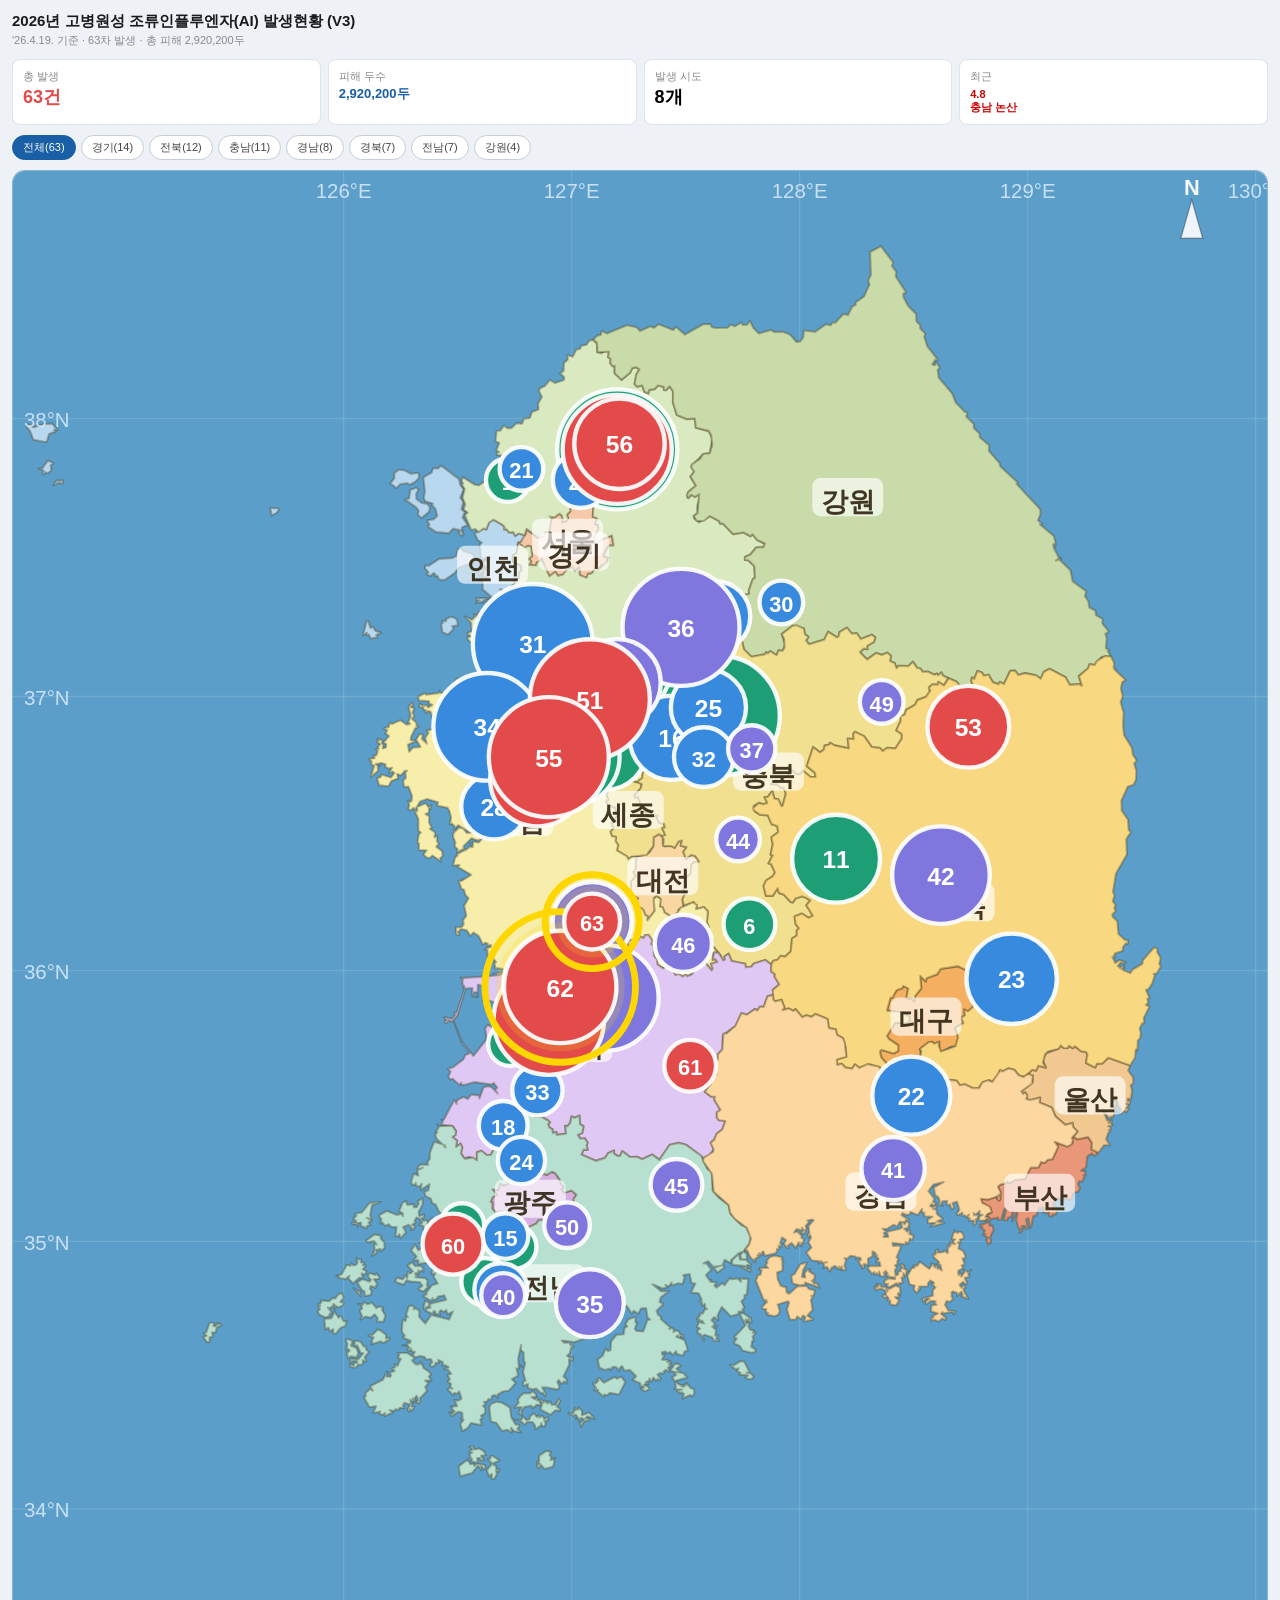
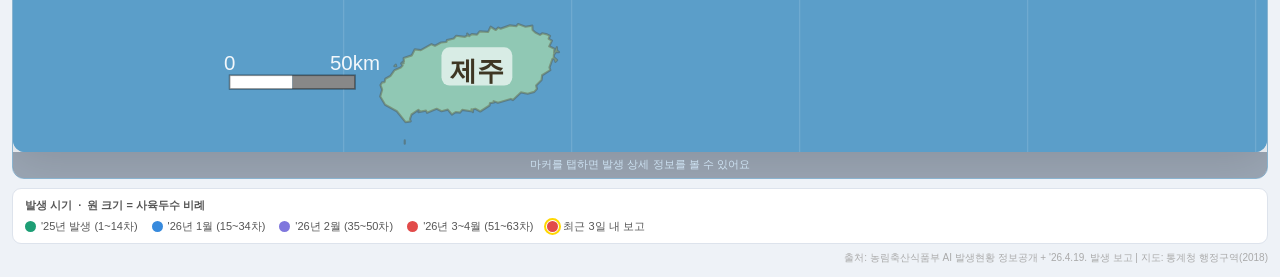
==== commit c2a081b9: "Update ASF and AI occurrence data for April 2026" ====
--- a/ai_status.html
+++ b/ai_status.html
@@ -41,18 +41,18 @@
 </head>
 <body>
 <h1>2026년 고병원성 조류인플루엔자(AI) 발생현황 (V3)</h1>
-<div class="sub">'26.3.21. 기준 · 61차 발생 · 총 피해 2,814,200두</div>
+<div class="sub">'26.4.19. 기준 · 63차 발생 · 총 피해 2,920,200두</div>
 <div class="stats">
-  <div class="stat"><div class="slbl">총 발생</div><div class="sval" style="color:#E24B4A">61건</div></div>
-  <div class="stat"><div class="slbl">피해 두수</div><div class="sval" style="color:#185FA5;font-size:13px">2,814,200두</div></div>
+  <div class="stat"><div class="slbl">총 발생</div><div class="sval" style="color:#E24B4A">63건</div></div>
+  <div class="stat"><div class="slbl">피해 두수</div><div class="sval" style="color:#185FA5;font-size:13px">2,920,200두</div></div>
   <div class="stat"><div class="slbl">발생 시도</div><div class="sval">8개</div></div>
-  <div class="stat"><div class="slbl">최근</div><div class="sval" style="font-size:11px;padding-top:3px;color:#c00">3.21<br>전북 장수</div></div>
+  <div class="stat"><div class="slbl">최근</div><div class="sval" style="font-size:11px;padding-top:3px;color:#c00">4.8<br>충남 논산</div></div>
 </div>
 <div class="frow">
-  <button class="fb on" onclick="flt('all',this)">전체(61)</button>
+  <button class="fb on" onclick="flt('all',this)">전체(63)</button>
   <button class="fb" onclick="flt('경기',this)">경기(14)</button>
-  <button class="fb" onclick="flt('전북',this)">전북(11)</button>
-  <button class="fb" onclick="flt('충남',this)">충남(10)</button>
+  <button class="fb" onclick="flt('전북',this)">전북(12)</button>
+  <button class="fb" onclick="flt('충남',this)">충남(11)</button>
   <button class="fb" onclick="flt('경남',this)">경남(8)</button>
   <button class="fb" onclick="flt('경북',this)">경북(7)</button>
   <button class="fb" onclick="flt('전남',this)">전남(7)</button>
@@ -68,11 +68,11 @@
     <div class="li"><div class="ld" style="background:#1D9E75"></div>'25년 발생 (1~14차)</div>
     <div class="li"><div class="ld" style="background:#378ADD"></div>'26년 1월 (15~34차)</div>
     <div class="li"><div class="ld" style="background:#7F77DD"></div>'26년 2월 (35~50차)</div>
-    <div class="li"><div class="ld" style="background:#E24B4A"></div>'26년 3월 (51~60차)</div>
+    <div class="li"><div class="ld" style="background:#E24B4A"></div>'26년 3~4월 (51~63차)</div>
     <div class="li"><div class="ld" style="background:#E24B4A;outline:2.5px solid gold;outline-offset:1px"></div>최근 3일 내 보고</div>
   </div>
 </div>
-<div class="note">출처: 농림축산식품부 AI 발생현황 정보공개 + '26.3.21. 발생 보고 | 지도: 통계청 행정구역(2018)</div>
+<div class="note">출처: 농림축산식품부 AI 발생현황 정보공개 + '26.4.19. 발생 보고 | 지도: 통계청 행정구역(2018)</div>
 
 <div class="sbg" id="sbg" onclick="csh(event)">
   <div class="sht" onclick="event.stopPropagation()">
@@ -149,13 +149,15 @@
   {no:52, date:'3.5(목)', sido:'충남', addr:'충남 예산군 산란계 농장', heads:60000,  virus:'H5N9', lat:36.70, lng:126.85},
   {no:53, date:'3.7(토)', sido:'경북', addr:'경북 봉화군 산란계 농장', heads:45000,  virus:'H5N1', lat:36.89, lng:128.74},
   {no:54, date:'3.10(화)',sido:'경기', addr:'경기 포천시 산란계 농장', heads:80000,  virus:'H5N1', lat:37.89, lng:127.20},
-  {no:55, date:'3.10(화)',sido:'충남', addr:'충남 아산시 도고면 메추리 농장', heads:240000, virus:'H5N1', lat:36.78, lng:126.90, isNew:true},
+  {no:55, date:'3.10(화)',sido:'충남', addr:'충남 아산시 도고면 메추리 농장', heads:240000, virus:'H5N1', lat:36.78, lng:126.90},
   {no:56, date:'3.13(금)',sido:'경기', addr:'경기 포천시 산란계 농장(2차)', heads:55000, virus:'H5N1', lat:37.91, lng:127.21},
   {no:57, date:'3.16(월)',sido:'전북', addr:'전북 김제시 산란계 농장', heads:42000, virus:'H5N1', lat:35.80, lng:126.88},
   {no:58, date:'3.17(화)',sido:'전북', addr:'전북 김제시 용지면 농장', heads:42200,  virus:'H5N1', lat:35.81, lng:126.89},
   {no:59, date:'3.18(수)',sido:'전북', addr:'전북 김제시 용지면 농장(2차)', heads:82000, virus:'H5N1', lat:35.82, lng:126.90},
-  {no:60, date:'3.19(목)',sido:'전남', addr:'전남 무안군 육용오리 농장', heads:25000, virus:'H5N1', lat:34.99, lng:126.48, isNew:true},
-  {no:61, date:'3.21(토)',sido:'전북', addr:'전북 장수군 육용오리 농장', heads:18000, virus:'H5N1', lat:35.65, lng:127.52, isNew:true},
+  {no:60, date:'3.19(목)',sido:'전남', addr:'전남 무안군 육용오리 농장', heads:25000, virus:'H5N1', lat:34.99, lng:126.48},
+  {no:61, date:'3.21(토)',sido:'전북', addr:'전북 장수군 육용오리 농장', heads:18000, virus:'H5N1', lat:35.65, lng:127.52},
+  {no:62, date:'4.1(수)',sido:'전북', addr:'전북 익산시 산란계 농장(2차)', heads:85000, virus:'H5N1', lat:35.94, lng:126.95, isNew:true},
+  {no:63, date:'4.8(수)',sido:'충남', addr:'충남 논산시 육용오리 농장(2차)', heads:21000, virus:'H5N1', lat:36.18, lng:127.09, isNew:true},
 ];
 
 // ── 지도 렌더링 ────────────────────────────────────────────────
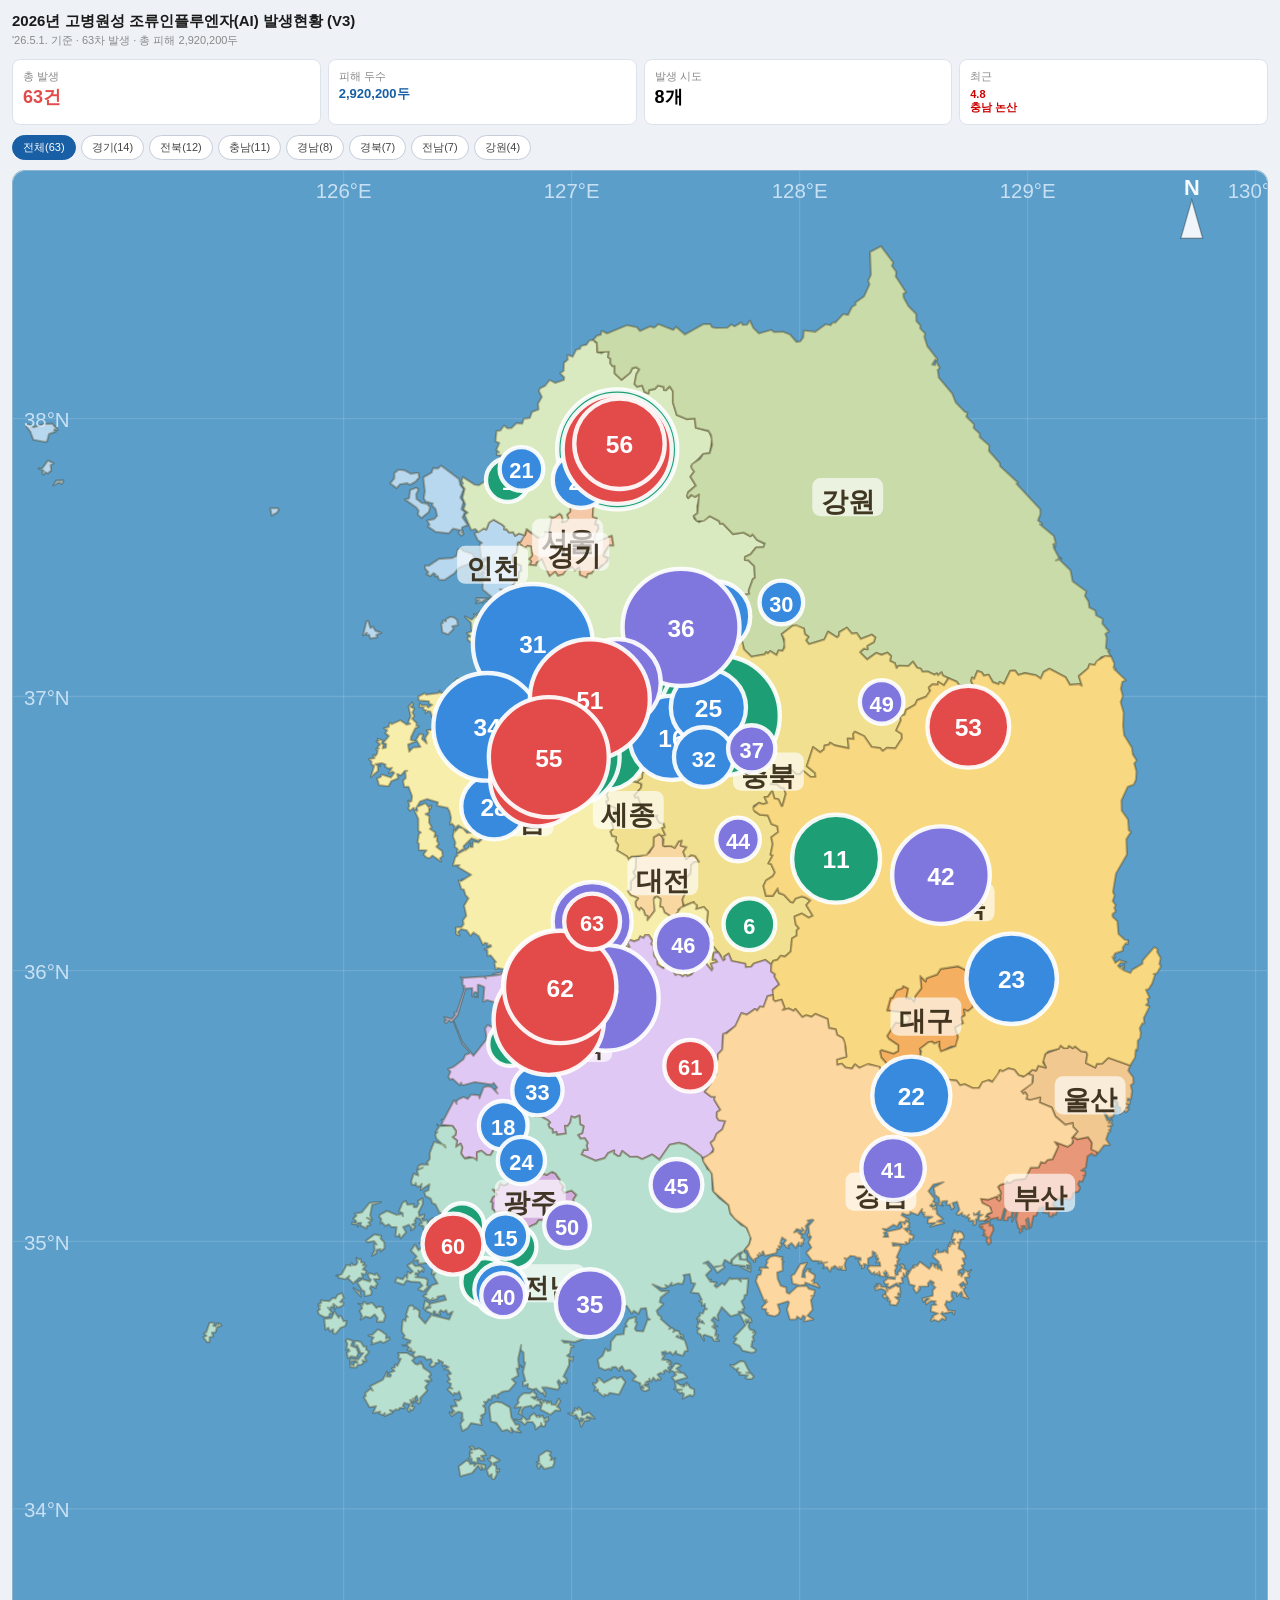
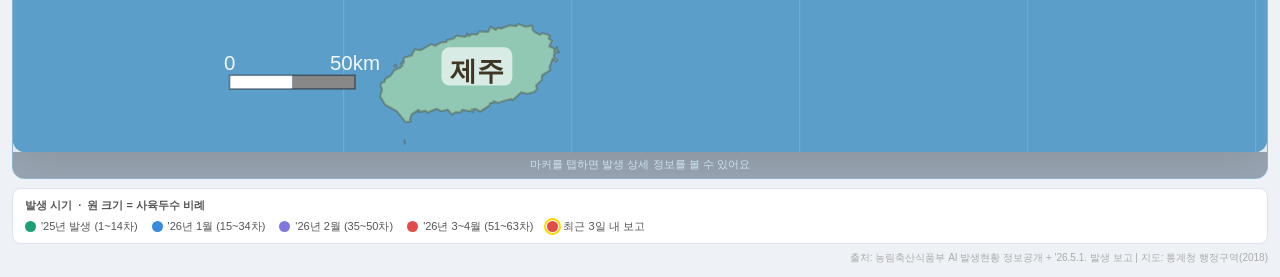
==== commit d8293105: "Update occurrence status dates to May 2026" ====
--- a/ai_status.html
+++ b/ai_status.html
@@ -41,7 +41,7 @@
 </head>
 <body>
 <h1>2026년 고병원성 조류인플루엔자(AI) 발생현황 (V3)</h1>
-<div class="sub">'26.4.19. 기준 · 63차 발생 · 총 피해 2,920,200두</div>
+<div class="sub">'26.5.1. 기준 · 63차 발생 · 총 피해 2,920,200두</div>
 <div class="stats">
   <div class="stat"><div class="slbl">총 발생</div><div class="sval" style="color:#E24B4A">63건</div></div>
   <div class="stat"><div class="slbl">피해 두수</div><div class="sval" style="color:#185FA5;font-size:13px">2,920,200두</div></div>
@@ -72,7 +72,7 @@
     <div class="li"><div class="ld" style="background:#E24B4A;outline:2.5px solid gold;outline-offset:1px"></div>최근 3일 내 보고</div>
   </div>
 </div>
-<div class="note">출처: 농림축산식품부 AI 발생현황 정보공개 + '26.4.19. 발생 보고 | 지도: 통계청 행정구역(2018)</div>
+<div class="note">출처: 농림축산식품부 AI 발생현황 정보공개 + '26.5.1. 발생 보고 | 지도: 통계청 행정구역(2018)</div>
 
 <div class="sbg" id="sbg" onclick="csh(event)">
   <div class="sht" onclick="event.stopPropagation()">
@@ -156,8 +156,8 @@
   {no:59, date:'3.18(수)',sido:'전북', addr:'전북 김제시 용지면 농장(2차)', heads:82000, virus:'H5N1', lat:35.82, lng:126.90},
   {no:60, date:'3.19(목)',sido:'전남', addr:'전남 무안군 육용오리 농장', heads:25000, virus:'H5N1', lat:34.99, lng:126.48},
   {no:61, date:'3.21(토)',sido:'전북', addr:'전북 장수군 육용오리 농장', heads:18000, virus:'H5N1', lat:35.65, lng:127.52},
-  {no:62, date:'4.1(수)',sido:'전북', addr:'전북 익산시 산란계 농장(2차)', heads:85000, virus:'H5N1', lat:35.94, lng:126.95, isNew:true},
-  {no:63, date:'4.8(수)',sido:'충남', addr:'충남 논산시 육용오리 농장(2차)', heads:21000, virus:'H5N1', lat:36.18, lng:127.09, isNew:true},
+  {no:62, date:'4.1(수)',sido:'전북', addr:'전북 익산시 산란계 농장(2차)', heads:85000, virus:'H5N1', lat:35.94, lng:126.95},
+  {no:63, date:'4.8(수)',sido:'충남', addr:'충남 논산시 육용오리 농장(2차)', heads:21000, virus:'H5N1', lat:36.18, lng:127.09},
 ];
 
 // ── 지도 렌더링 ────────────────────────────────────────────────
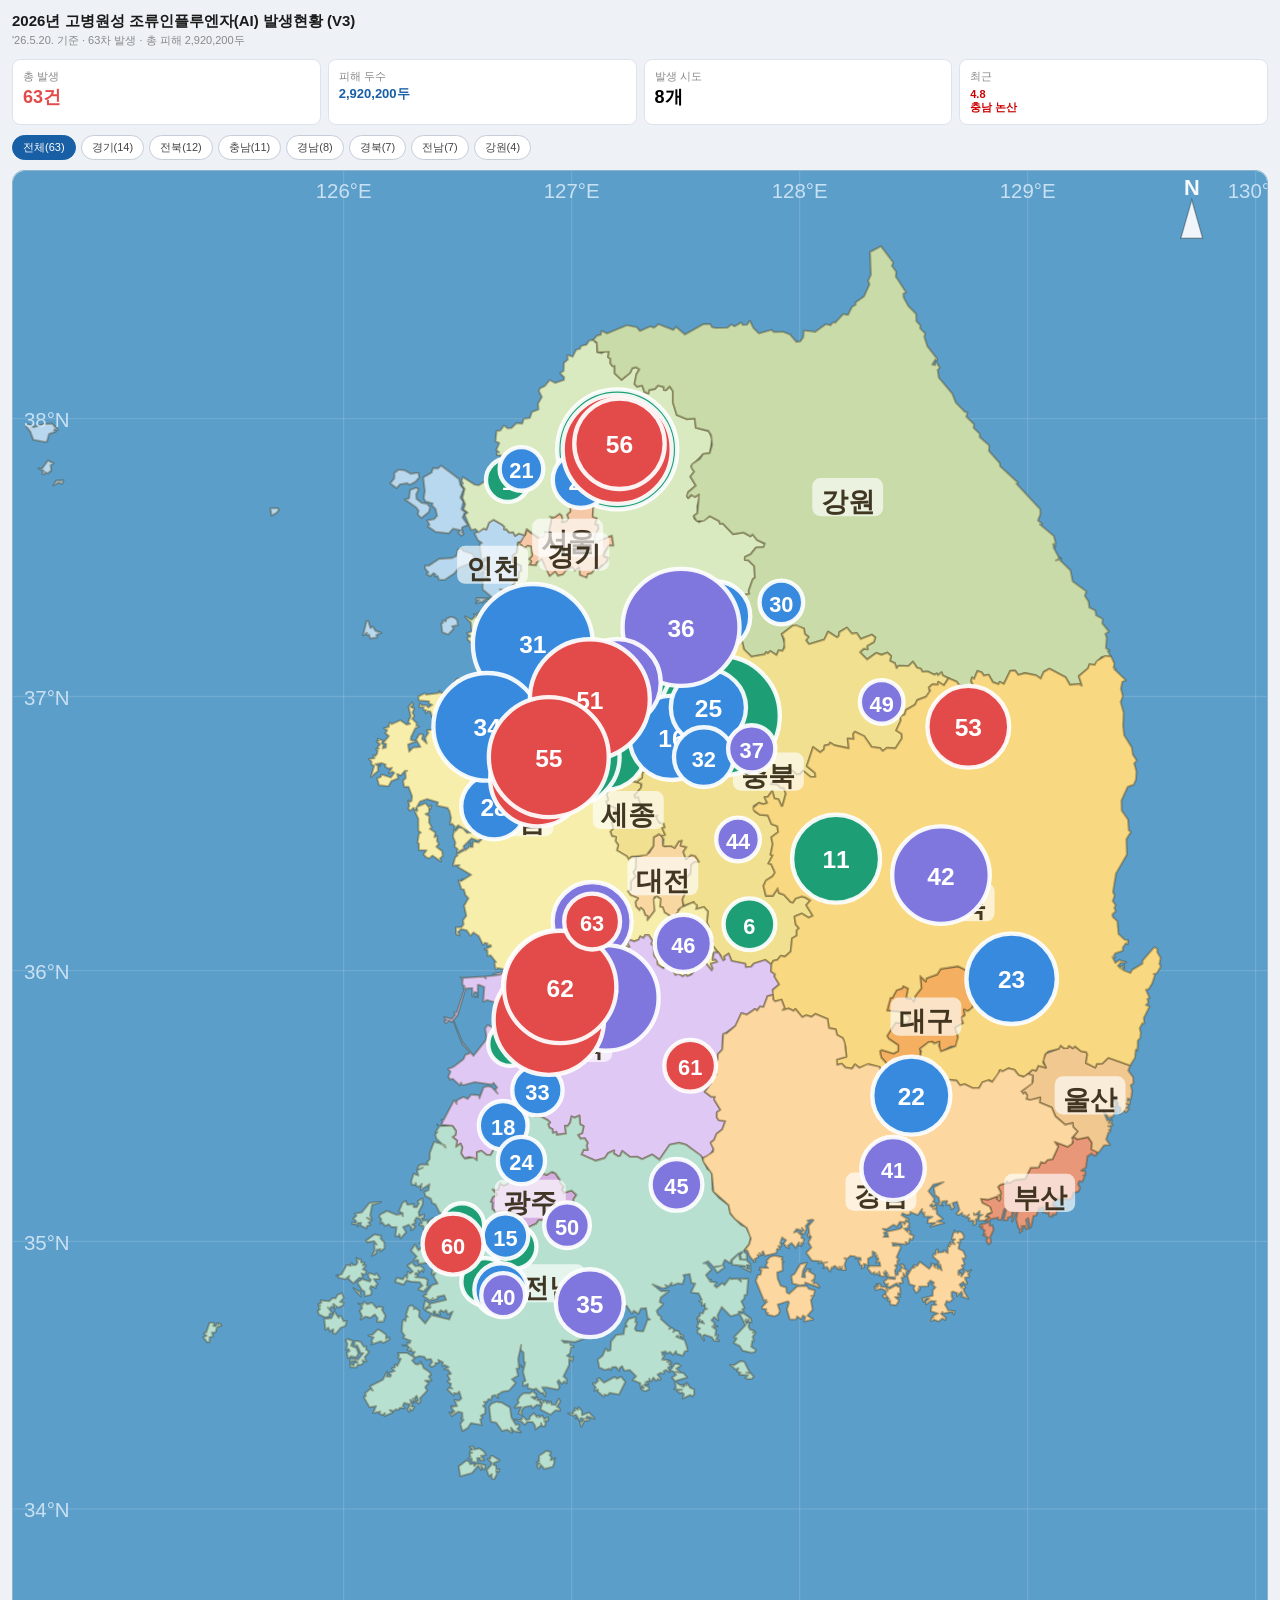
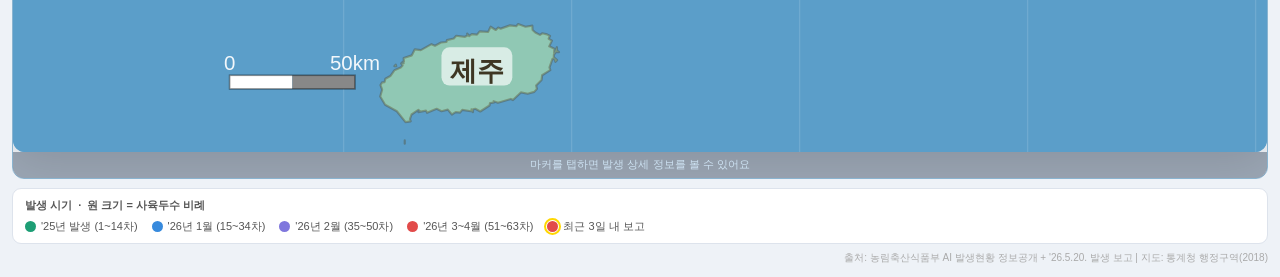
==== commit 54f86744: "Update ASF and AI status maps to May 20, 2026" ====
--- a/ai_status.html
+++ b/ai_status.html
@@ -41,7 +41,7 @@
 </head>
 <body>
 <h1>2026년 고병원성 조류인플루엔자(AI) 발생현황 (V3)</h1>
-<div class="sub">'26.5.1. 기준 · 63차 발생 · 총 피해 2,920,200두</div>
+<div class="sub">'26.5.20. 기준 · 63차 발생 · 총 피해 2,920,200두</div>
 <div class="stats">
   <div class="stat"><div class="slbl">총 발생</div><div class="sval" style="color:#E24B4A">63건</div></div>
   <div class="stat"><div class="slbl">피해 두수</div><div class="sval" style="color:#185FA5;font-size:13px">2,920,200두</div></div>
@@ -72,7 +72,7 @@
     <div class="li"><div class="ld" style="background:#E24B4A;outline:2.5px solid gold;outline-offset:1px"></div>최근 3일 내 보고</div>
   </div>
 </div>
-<div class="note">출처: 농림축산식품부 AI 발생현황 정보공개 + '26.5.1. 발생 보고 | 지도: 통계청 행정구역(2018)</div>
+<div class="note">출처: 농림축산식품부 AI 발생현황 정보공개 + '26.5.20. 발생 보고 | 지도: 통계청 행정구역(2018)</div>
 
 <div class="sbg" id="sbg" onclick="csh(event)">
   <div class="sht" onclick="event.stopPropagation()">
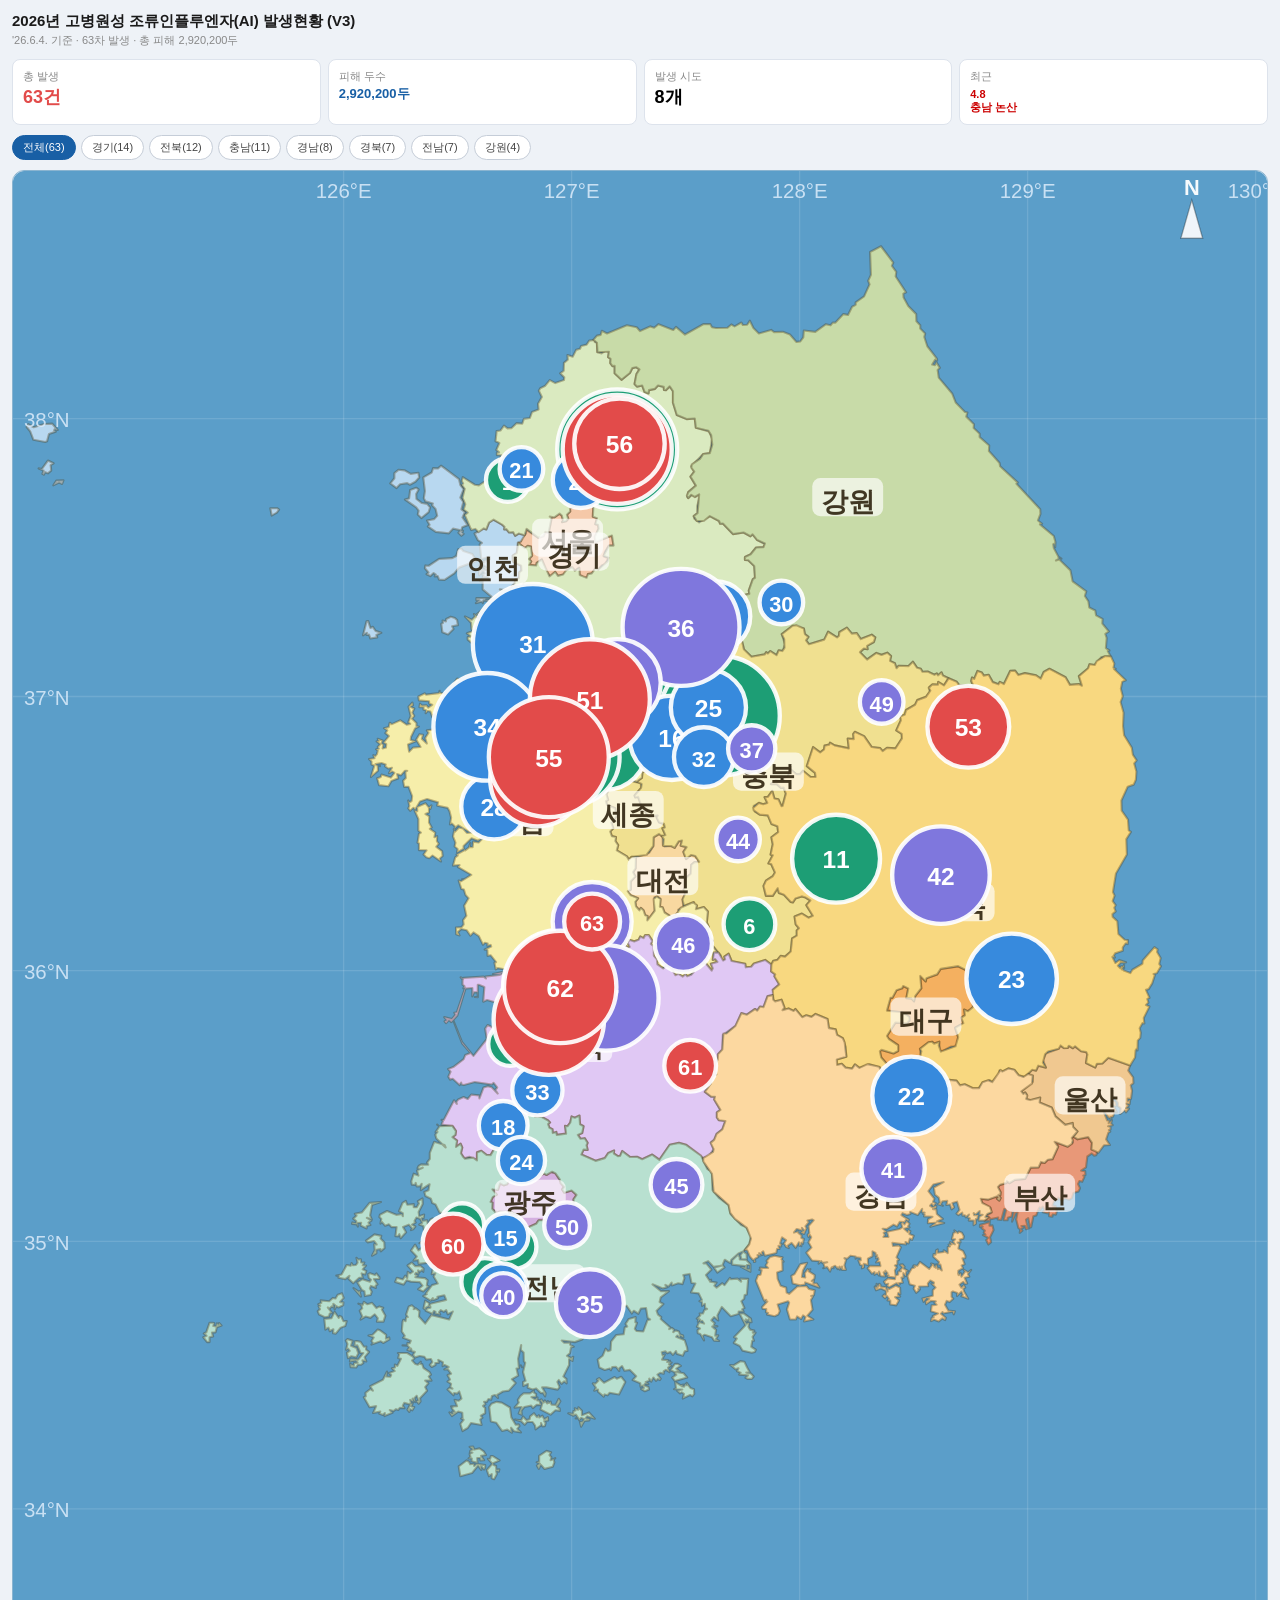
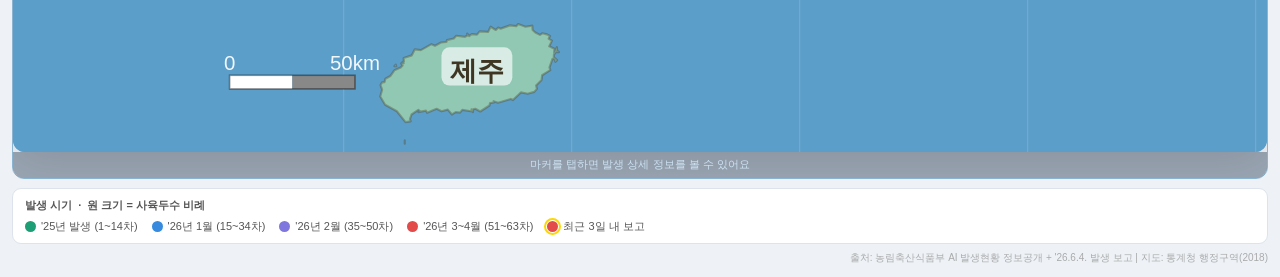
==== commit 60c11957: "Update ASF and AI occurrence maps to June 4, 2026" ====
--- a/ai_status.html
+++ b/ai_status.html
@@ -41,7 +41,7 @@
 </head>
 <body>
 <h1>2026년 고병원성 조류인플루엔자(AI) 발생현황 (V3)</h1>
-<div class="sub">'26.5.20. 기준 · 63차 발생 · 총 피해 2,920,200두</div>
+<div class="sub">'26.6.4. 기준 · 63차 발생 · 총 피해 2,920,200두</div>
 <div class="stats">
   <div class="stat"><div class="slbl">총 발생</div><div class="sval" style="color:#E24B4A">63건</div></div>
   <div class="stat"><div class="slbl">피해 두수</div><div class="sval" style="color:#185FA5;font-size:13px">2,920,200두</div></div>
@@ -72,7 +72,7 @@
     <div class="li"><div class="ld" style="background:#E24B4A;outline:2.5px solid gold;outline-offset:1px"></div>최근 3일 내 보고</div>
   </div>
 </div>
-<div class="note">출처: 농림축산식품부 AI 발생현황 정보공개 + '26.5.20. 발생 보고 | 지도: 통계청 행정구역(2018)</div>
+<div class="note">출처: 농림축산식품부 AI 발생현황 정보공개 + '26.6.4. 발생 보고 | 지도: 통계청 행정구역(2018)</div>
 
 <div class="sbg" id="sbg" onclick="csh(event)">
   <div class="sht" onclick="event.stopPropagation()">
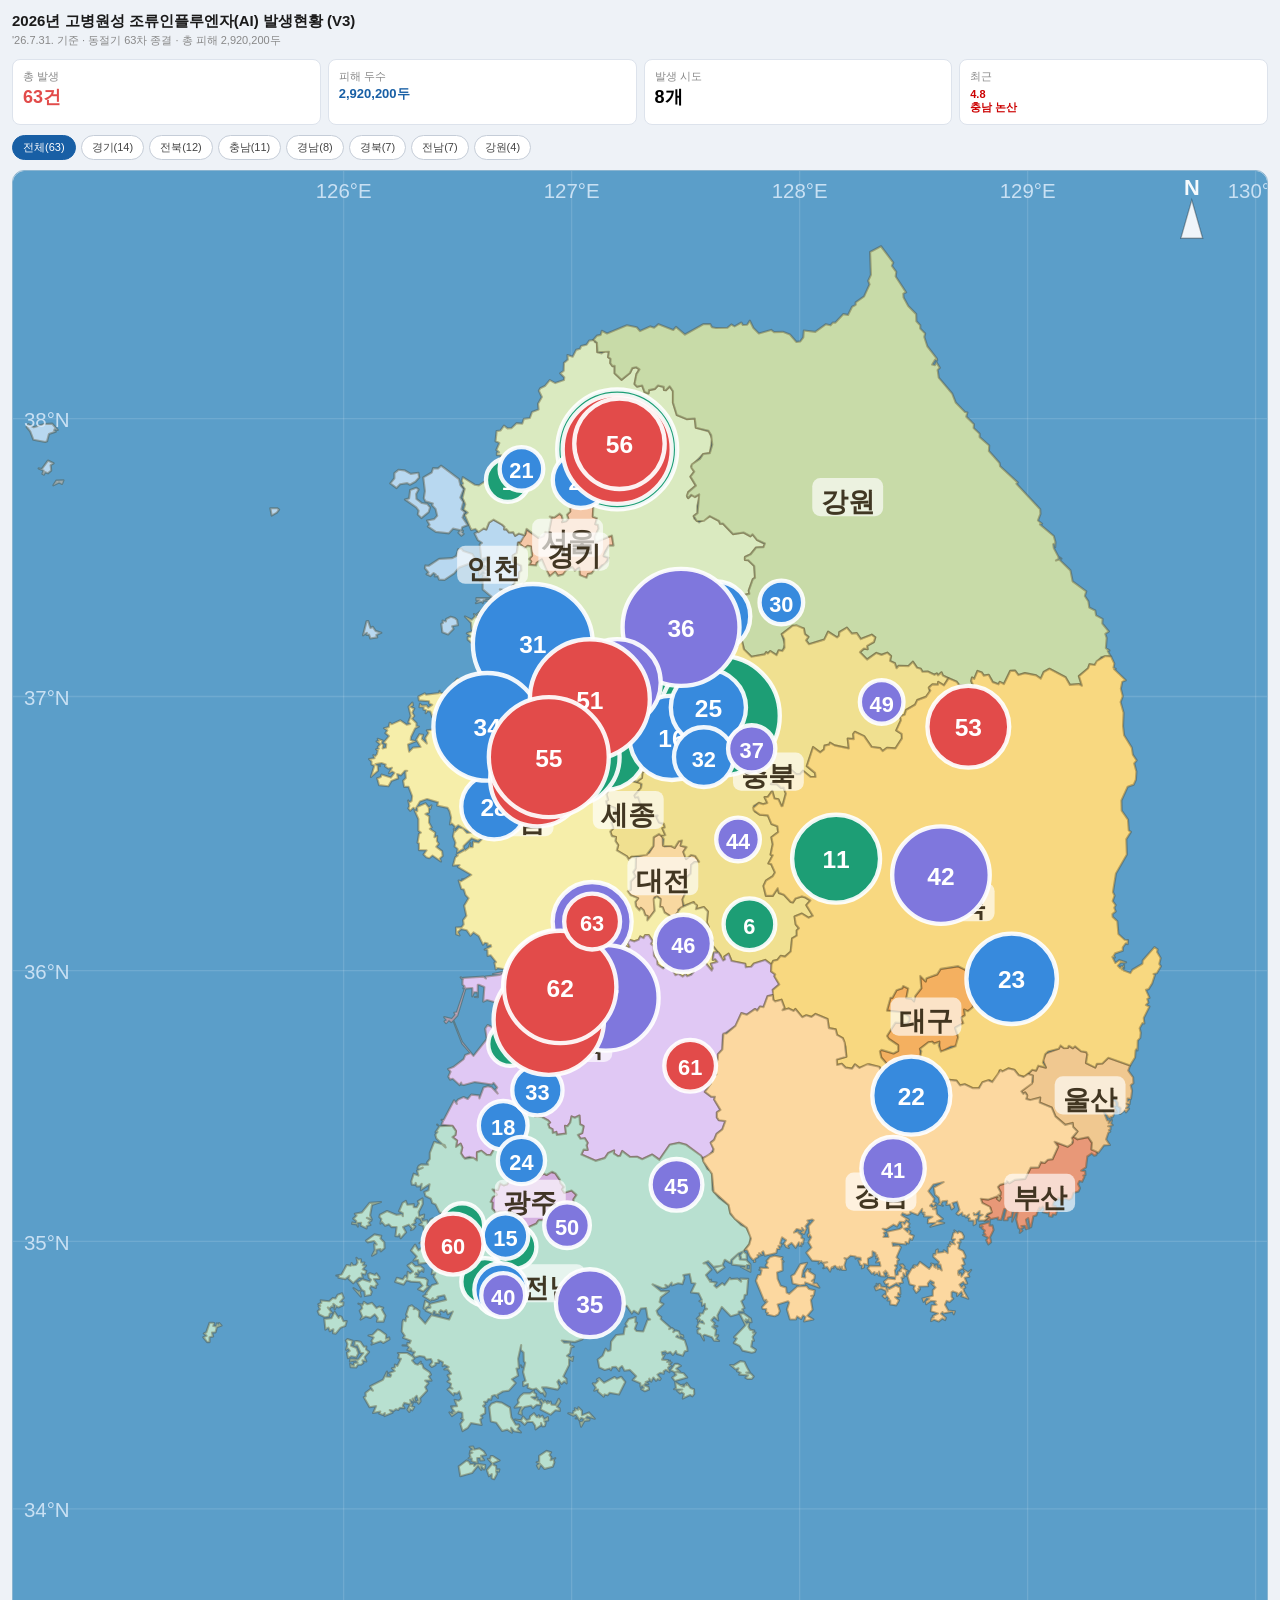
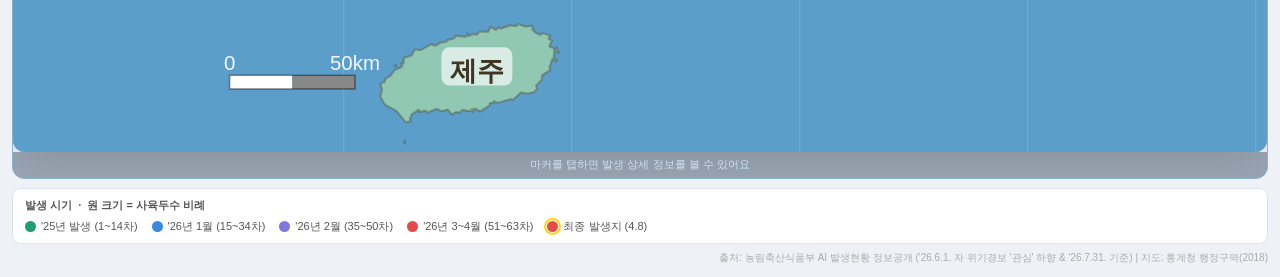
==== commit 67537403: "Update AI/ASF status to 2026.07.31 & fix JS/HTML glitches" ====
--- a/ai_status.html
+++ b/ai_status.html
@@ -41,7 +41,7 @@
 </head>
 <body>
 <h1>2026년 고병원성 조류인플루엔자(AI) 발생현황 (V3)</h1>
-<div class="sub">'26.6.4. 기준 · 63차 발생 · 총 피해 2,920,200두</div>
+<div class="sub">'26.7.31. 기준 · 동절기 63차 종결 · 총 피해 2,920,200두</div>
 <div class="stats">
   <div class="stat"><div class="slbl">총 발생</div><div class="sval" style="color:#E24B4A">63건</div></div>
   <div class="stat"><div class="slbl">피해 두수</div><div class="sval" style="color:#185FA5;font-size:13px">2,920,200두</div></div>
@@ -69,10 +69,10 @@
     <div class="li"><div class="ld" style="background:#378ADD"></div>'26년 1월 (15~34차)</div>
     <div class="li"><div class="ld" style="background:#7F77DD"></div>'26년 2월 (35~50차)</div>
     <div class="li"><div class="ld" style="background:#E24B4A"></div>'26년 3~4월 (51~63차)</div>
-    <div class="li"><div class="ld" style="background:#E24B4A;outline:2.5px solid gold;outline-offset:1px"></div>최근 3일 내 보고</div>
+    <div class="li"><div class="ld" style="background:#E24B4A;outline:2.5px solid gold;outline-offset:1px"></div>최종 발생지 (4.8)</div>
   </div>
 </div>
-<div class="note">출처: 농림축산식품부 AI 발생현황 정보공개 + '26.6.4. 발생 보고 | 지도: 통계청 행정구역(2018)</div>
+<div class="note">출처: 농림축산식품부 AI 발생현황 정보공개 ('26.6.1. 자 위기경보 '관심' 하향 & '26.7.31. 기준) | 지도: 통계청 행정구역(2018)</div>
 
 <div class="sbg" id="sbg" onclick="csh(event)">
   <div class="sht" onclick="event.stopPropagation()">
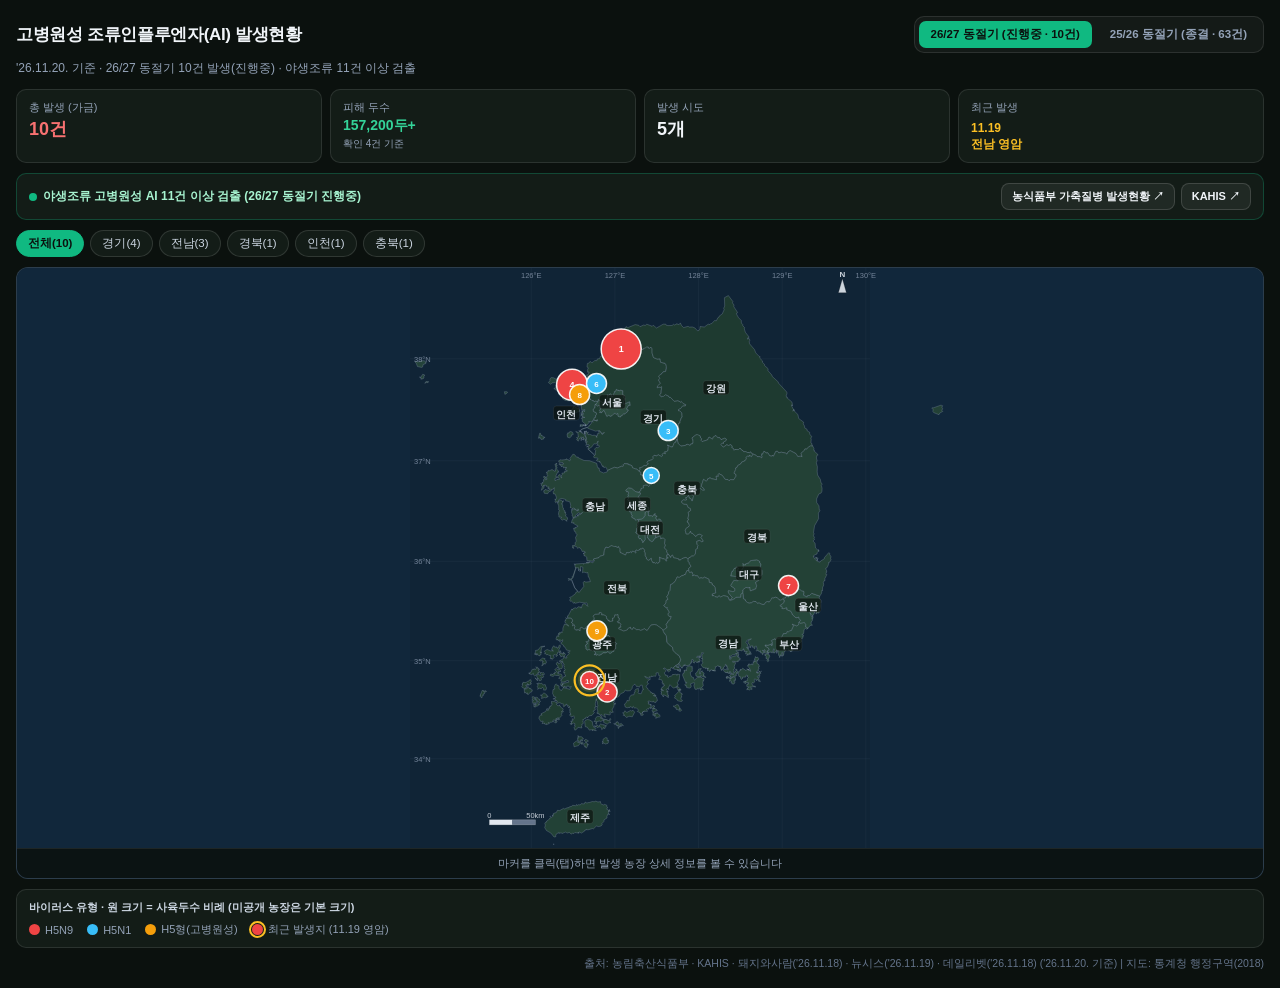
==== commit ee2cc3c8: "Improve UI/UX, filters, and update 2026.11 disease status" ====
--- a/ai_status.html
+++ b/ai_status.html
@@ -3,85 +3,108 @@
 <head>
 <meta charset="UTF-8"/>
 <meta name="viewport" content="width=device-width,initial-scale=1.0,maximum-scale=1.0,user-scalable=no"/>
-<title>2026 AI 발생현황</title>
+<title>고병원성 조류인플루엔자(AI) 발생현황</title>
 <style>
 *{box-sizing:border-box;margin:0;padding:0}
-body{font-family:'Malgun Gothic','Apple SD Gothic Neo',AppleGothic,sans-serif;background:#eef2f7;padding:12px}
-h1{font-size:15px;font-weight:700;color:#1a1a1a;margin-bottom:2px}
-.sub{font-size:11px;color:#888;margin-bottom:11px}
-.stats{display:grid;grid-template-columns:repeat(4,1fr);gap:7px;margin-bottom:10px}
-.stat{background:#fff;border-radius:8px;padding:9px 10px;border:1px solid #dde3ec}
-.slbl{font-size:11px;color:#888}
-.sval{font-size:18px;font-weight:700;margin-top:1px}
-.frow{display:flex;flex-wrap:wrap;gap:5px;margin-bottom:10px}
-.fb{font-size:11px;padding:4px 10px;border:1px solid #c5cdd8;border-radius:20px;background:#fff;color:#444;cursor:pointer;-webkit-tap-highlight-color:transparent}
-.fb.on{background:#185FA5;color:#fff;border-color:#185FA5}
-.mcard{border-radius:12px;overflow:hidden;border:1px solid #8ab4d0}
-svg#MAP{display:block;width:100%;height:auto;background:#5b9ec9}
-.hint{font-size:11px;color:#d8eeff;text-align:center;padding:5px 0 6px;background:rgba(0,25,55,0.35)}
-.leg{background:#fff;border-radius:9px;border:1px solid #dde3ec;padding:9px 12px;margin-top:9px}
-.ltit{font-size:11px;font-weight:600;color:#555;margin-bottom:6px}
-.lrow{display:flex;flex-wrap:wrap;gap:6px 14px}
-.li{display:flex;align-items:center;gap:5px;font-size:11px;color:#555}
+body{font-family:'Pretendard','Noto Sans KR','Malgun Gothic','Apple SD Gothic Neo',sans-serif;background:#0b110e;color:#f1f5f9;padding:16px}
+.top-header{display:flex;flex-wrap:wrap;align-items:center;justify-content:space-between;gap:10px;margin-bottom:6px}
+h1{font-size:17px;font-weight:700;color:#f1f5f9;letter-spacing:-0.02em}
+.season-tabs{display:inline-flex;gap:6px;background:rgba(255,255,255,0.04);padding:4px;border-radius:10px;border:1px solid rgba(255,255,255,0.1)}
+.season-btn{font-size:11.5px;font-weight:600;padding:6px 12px;border:none;border-radius:7px;background:transparent;color:#94a3b8;cursor:pointer;transition:all .2s ease;white-space:nowrap}
+.season-btn:hover{color:#f1f5f9}
+.season-btn.on{background:#10b981;color:#0b110e;font-weight:700}
+.sub{font-size:12px;color:#94a3b8;margin-bottom:12px;line-height:1.5}
+.stats{display:grid;grid-template-columns:repeat(4,1fr);gap:8px;margin-bottom:10px}
+.stat{background:#131c17;border-radius:10px;padding:10px 12px;border:1px solid rgba(255,255,255,0.1)}
+.slbl{font-size:11px;color:#94a3b8}
+.sval{font-size:18px;font-weight:700;margin-top:2px;color:#f1f5f9}
+.sval.accent-red{color:#f87171}
+.sval.accent-green{color:#34d399;font-size:14px}
+.sval.accent-recent{font-size:12px;padding-top:3px;color:#fbbf24;line-height:1.35}
+.sval-sub{display:block;font-size:10px;font-weight:500;color:#94a3b8;margin-top:2px}
+.info-bar{display:flex;flex-wrap:wrap;align-items:center;justify-content:space-between;gap:8px;background:#131c17;border:1px solid rgba(16,185,129,0.28);border-radius:10px;padding:9px 12px;margin-bottom:10px}
+.wild-badge{display:inline-flex;align-items:center;gap:6px;font-size:12px;font-weight:600;color:#a7f3d0}
+.wild-dot{width:8px;height:8px;border-radius:50%;background:#10b981;flex-shrink:0}
+.portal-links{display:flex;flex-wrap:wrap;gap:6px}
+.portal-btn{display:inline-flex;align-items:center;gap:4px;font-size:11px;font-weight:600;color:#f1f5f9;background:rgba(255,255,255,0.06);border:1px solid rgba(255,255,255,0.14);border-radius:8px;padding:5px 10px;text-decoration:none;transition:all .2s ease}
+.portal-btn:hover{background:#10b981;color:#0b110e;border-color:#10b981}
+.frow{display:flex;flex-wrap:wrap;gap:6px;margin-bottom:10px}
+.fb{font-size:11.5px;padding:5px 11px;border:1px solid rgba(255,255,255,0.12);border-radius:20px;background:#131c17;color:#cbd5e1;cursor:pointer;transition:all .2s ease;-webkit-tap-highlight-color:transparent}
+.fb:hover{border-color:rgba(16,185,129,0.5);color:#fff}
+.fb.on{background:#10b981;color:#0b110e;border-color:#10b981;font-weight:700}
+.mcard{border-radius:12px;overflow:hidden;border:1px solid rgba(255,255,255,0.12);background:#0f2233}
+svg#MAP{display:block;width:100%;max-height:580px;height:auto;background:#11273b;margin:0 auto}
+.hint{font-size:11px;color:#94a3b8;text-align:center;padding:7px 0;background:rgba(11,17,14,0.85);border-top:1px solid rgba(255,255,255,0.08)}
+.leg{background:#131c17;border-radius:10px;border:1px solid rgba(255,255,255,0.1);padding:10px 12px;margin-top:10px}
+.ltit{font-size:11px;font-weight:600;color:#cbd5e1;margin-bottom:7px}
+.lrow{display:flex;flex-wrap:wrap;gap:7px 14px}
+.li{display:flex;align-items:center;gap:5px;font-size:11px;color:#94a3b8}
 .ld{width:11px;height:11px;border-radius:50%;flex-shrink:0}
-.note{font-size:10px;color:#aaa;text-align:right;margin-top:7px}
-.sbg{display:none;position:fixed;inset:0;background:rgba(0,0,0,0.4);z-index:200}
+.note{font-size:10.5px;color:#64748b;text-align:right;margin-top:8px;line-height:1.5}
+.note a{color:#94a3b8;text-decoration:underline}
+.sbg{display:none;position:fixed;inset:0;background:rgba(0,0,0,0.65);backdrop-filter:blur(4px);z-index:200}
 .sbg.show{display:block}
-.sht{position:fixed;bottom:0;left:0;right:0;background:#fff;border-radius:18px 18px 0 0;padding:16px 18px 34px;z-index:201;transform:translateY(100%);transition:transform .3s cubic-bezier(.4,0,.2,1)}
+.sht{position:fixed;bottom:0;left:0;right:0;background:#131c17;border-top:1px solid rgba(255,255,255,0.14);border-radius:18px 18px 0 0;padding:16px 20px 30px;z-index:201;transform:translateY(100%);transition:transform .28s cubic-bezier(.4,0,.2,1);max-width:640px;margin:0 auto}
 .sbg.show .sht{transform:translateY(0)}
-.shdl{width:36px;height:4px;background:#ddd;border-radius:2px;margin:0 auto 14px}
-.shbdg{display:inline-block;font-size:11px;font-weight:600;padding:3px 9px;border-radius:20px;margin-bottom:8px}
-.shtit{font-size:15px;font-weight:700;color:#111;margin-bottom:10px;line-height:1.4}
-.shr{display:flex;padding:5px 0;border-bottom:1px solid #f5f5f5;font-size:13px}
+.shdl{width:36px;height:4px;background:rgba(255,255,255,0.2);border-radius:2px;margin:0 auto 14px}
+.shbdg{display:inline-block;font-size:11px;font-weight:700;padding:3px 10px;border-radius:20px;margin-bottom:8px}
+.shtit{font-size:15px;font-weight:700;color:#f1f5f9;margin-bottom:10px;line-height:1.4}
+.shr{display:flex;padding:7px 0;border-bottom:1px solid rgba(255,255,255,0.08);font-size:13px}
 .shr:last-child{border:none}
-.shk{color:#aaa;width:65px;flex-shrink:0}
-.shv{color:#111;font-weight:500}
-.shx{float:right;font-size:22px;color:#ccc;cursor:pointer;margin-top:-6px}
+.shk{color:#94a3b8;width:72px;flex-shrink:0}
+.shv{color:#f1f5f9;font-weight:500}
+.shx{float:right;width:32px;height:32px;border-radius:50%;border:none;background:rgba(255,255,255,0.08);color:#e2e8f0;font-size:18px;cursor:pointer;display:flex;align-items:center;justify-content:center;margin-top:-6px}
+.shx:hover{background:rgba(255,255,255,0.18)}
+@media (max-width: 600px){
+  .stats{grid-template-columns:repeat(2,1fr)}
+}
 </style>
 </head>
 <body>
-<h1>2026년 고병원성 조류인플루엔자(AI) 발생현황 (V3)</h1>
-<div class="sub">'26.7.31. 기준 · 동절기 63차 종결 · 총 피해 2,920,200두</div>
+<div class="top-header">
+  <h1>고병원성 조류인플루엔자(AI) 발생현황</h1>
+  <div class="season-tabs" role="tablist" aria-label="동절기 시즌 선택">
+    <button type="button" class="season-btn on" id="btnSeason2627" onclick="switchSeason('2627')">26/27 동절기 (진행중 · 10건)</button>
+    <button type="button" class="season-btn" id="btnSeason2526" onclick="switchSeason('2526')">25/26 동절기 (종결 · 63건)</button>
+  </div>
+</div>
+<div class="sub" id="subSummary">'26.11.20. 기준 · 26/27 동절기 10건 발생(진행중) · 야생조류 11건 이상 검출</div>
 <div class="stats">
-  <div class="stat"><div class="slbl">총 발생</div><div class="sval" style="color:#E24B4A">63건</div></div>
-  <div class="stat"><div class="slbl">피해 두수</div><div class="sval" style="color:#185FA5;font-size:13px">2,920,200두</div></div>
-  <div class="stat"><div class="slbl">발생 시도</div><div class="sval">8개</div></div>
-  <div class="stat"><div class="slbl">최근</div><div class="sval" style="font-size:11px;padding-top:3px;color:#c00">4.8<br>충남 논산</div></div>
+  <div class="stat"><div class="slbl">총 발생 (가금)</div><div class="sval accent-red" id="statCount">-</div></div>
+  <div class="stat"><div class="slbl">피해 두수</div><div class="sval accent-green" id="statHeads">-</div></div>
+  <div class="stat"><div class="slbl">발생 시도</div><div class="sval" id="statSidos">-</div></div>
+  <div class="stat"><div class="slbl">최근 발생</div><div class="sval accent-recent" id="statRecent">-</div></div>
 </div>
-<div class="frow">
-  <button class="fb on" onclick="flt('all',this)">전체(63)</button>
-  <button class="fb" onclick="flt('경기',this)">경기(14)</button>
-  <button class="fb" onclick="flt('전북',this)">전북(12)</button>
-  <button class="fb" onclick="flt('충남',this)">충남(11)</button>
-  <button class="fb" onclick="flt('경남',this)">경남(8)</button>
-  <button class="fb" onclick="flt('경북',this)">경북(7)</button>
-  <button class="fb" onclick="flt('전남',this)">전남(7)</button>
-  <button class="fb" onclick="flt('강원',this)">강원(4)</button>
+<div class="info-bar">
+  <div class="wild-badge" id="wildBadge">
+    <span class="wild-dot"></span>
+    <span id="wildBadgeText">야생조류 고병원성 AI 11건 이상 검출 (26/27 동절기 진행중)</span>
+  </div>
+  <div class="portal-links">
+    <a class="portal-btn" href="https://www.mafra.go.kr/FMD-AI2/2145/subview.do" target="_blank" rel="noopener noreferrer">농식품부 가축질병 발생현황 ↗</a>
+    <a class="portal-btn" href="https://home.kahis.go.kr/home/lkntscrinfo/selectLkntsOccrrncList.do" target="_blank" rel="noopener noreferrer">KAHIS ↗</a>
+  </div>
 </div>
+<div class="frow" id="filterRow"></div>
 <div class="mcard">
-  <svg id="MAP" viewBox="0 0 460 580" xmlns="http://www.w3.org/2000/svg" style="width:100%;height:auto;display:block;background:#5b9ec9;border-radius:12px;filter:drop-shadow(0 8px 24px rgba(0,0,0,0.12))"></svg>
-  <div class="hint">마커를 탭하면 발생 상세 정보를 볼 수 있어요</div>
+  <svg id="MAP" viewBox="0 0 460 580" xmlns="http://www.w3.org/2000/svg"></svg>
+  <div class="hint">마커를 클릭(탭)하면 발생 농장 상세 정보를 볼 수 있습니다</div>
 </div>
 <div class="leg">
-  <div class="ltit">발생 시기 &nbsp;·&nbsp; 원 크기 = 사육두수 비례</div>
-  <div class="lrow">
-    <div class="li"><div class="ld" style="background:#1D9E75"></div>'25년 발생 (1~14차)</div>
-    <div class="li"><div class="ld" style="background:#378ADD"></div>'26년 1월 (15~34차)</div>
-    <div class="li"><div class="ld" style="background:#7F77DD"></div>'26년 2월 (35~50차)</div>
-    <div class="li"><div class="ld" style="background:#E24B4A"></div>'26년 3~4월 (51~63차)</div>
-    <div class="li"><div class="ld" style="background:#E24B4A;outline:2.5px solid gold;outline-offset:1px"></div>최종 발생지 (4.8)</div>
-  </div>
+  <div class="ltit" id="legTitle">바이러스 유형 · 원 크기 = 사육두수 비례 (미공개는 기본 크기)</div>
+  <div class="lrow" id="legRow"></div>
 </div>
-<div class="note">출처: 농림축산식품부 AI 발생현황 정보공개 ('26.6.1. 자 위기경보 '관심' 하향 & '26.7.31. 기준) | 지도: 통계청 행정구역(2018)</div>
+<div class="note" id="sourceNote">출처: 농림축산식품부 · KAHIS · 돼지와사람('26.11.18) · 뉴시스('26.11.19) · 데일리벳('26.11.18) ('26.11.20. 기준) | 지도: 통계청 행정구역(2018)</div>
 
 <div class="sbg" id="sbg" onclick="csh(event)">
   <div class="sht" onclick="event.stopPropagation()">
-    <div class="shdl"></div><span class="shx" id="shxb">×</span>
+    <div class="shdl"></div><button type="button" class="shx" id="shxb" aria-label="닫기">×</button>
     <div id="sbdg" class="shbdg"></div>
     <div id="stit" class="shtit"></div>
     <div class="shr"><span class="shk">발생일</span><span id="sdt" class="shv"></span></div>
     <div class="shr"><span class="shk">주소</span><span id="sad" class="shv"></span></div>
     <div class="shr"><span class="shk">사육두수</span><span id="shd" class="shv"></span></div>
+    <div class="shr"><span class="shk">바이러스</span><span id="svi" class="shv"></span></div>
     <div class="shr"><span class="shk">시·도</span><span id="ssd" class="shv"></span></div>
   </div>
 </div>
@@ -90,11 +113,42 @@
 // ── 내장 GeoJSON (통계청 행정구역 2018, 단순화) ──────────────
 const GEOJSON = {"type":"FeatureCollection","features":[{"type":"Feature","properties":{"name":"서울특별시","base_year":"2018","name_eng":"Seoul","code":"11"},"geometry":{"type":"Polygon","coordinates":[[[127.0221,37.6997],[127.0324,37.6918],[127.0486,37.6941],[127.0518,37.6858],[127.0634,37.6949],[127.096,37.6891],[127.0927,37.6486],[127.1113,37.6424],[127.1041,37.6217],[127.1162,37.6189],[127.1181,37.6055],[127.1011,37.5761],[127.1049,37.5564],[127.1772,37.5812],[127.1835,37.5452],[127.1632,37.545],[127.1458,37.5219],[127.1411,37.5055],[127.1614,37.5],[127.1471,37.4772],[127.1329,37.4746],[127.1169,37.4586],[127.1043,37.4622],[127.0879,37.4449],[127.0722,37.4422],[127.0696,37.4306],[127.0535,37.4288],[127.0356,37.439],[127.0319,37.4655],[127.0151,37.4548],[126.997,37.4672],[126.963,37.4403],[126.9402,37.4357],[126.9284,37.4502],[126.9066,37.4336],[126.8863,37.4564],[126.8695,37.4943],[126.8466,37.4816],[126.845,37.4736],[126.8147,37.4748],[126.8233,37.4879],[126.813,37.4964],[126.827,37.5085],[126.8221,37.5407],[126.8072,37.5437],[126.7944,37.5358],[126.7645,37.5554],[126.7778,37.5599],[126.7824,37.5736],[126.8007,37.5878],[126.7999,37.6025],[126.8536,37.5718],[126.8763,37.5782],[126.8853,37.5939],[126.8996,37.5898],[126.9123,37.6443],[126.9048,37.6491],[126.9241,37.6461],[126.9475,37.6592],[126.9571,37.6528],[126.9633,37.6332],[126.9584,37.6295],[126.9754,37.6317],[126.9859,37.6406],[126.9797,37.656],[126.994,37.6668],[126.9922,37.6796],[127.0087,37.6844],[127.0154,37.7015],[127.0221,37.6997]]]}},{"type":"Feature","properties":{"name":"부산광역시","base_year":"2018","name_eng":"Busan","code":"21"},"geometry":{"type":"MultiPolygon","coordinates":[[[[128.8287,35.09],[128.8352,35.0864],[128.8326,35.0579],[128.8458,35.0595],[128.8512,35.0421],[128.8349,35.0156],[128.8399,34.9975],[128.8285,34.9886],[128.8182,35.0043],[128.8272,35.0136],[128.8047,35.0239],[128.815,35.0252],[128.8073,35.0328],[128.8123,35.04],[128.7976,35.0491],[128.8033,35.0554],[128.7908,35.0544],[128.791,35.0617],[128.8324,35.0713],[128.8324,35.0776],[128.8115,35.0776],[128.8287,35.09]]],[[[128.9593,35.0501],[128.9503,35.0818],[128.956,35.1064],[128.9488,35.1071],[128.9321,35.0738],[128.9391,35.1087],[128.9331,35.1103],[128.9302,35.0927],[128.9132,35.0876],[128.9112,35.0789],[128.8952,35.0789],[128.9056,35.1181],[128.8976,35.1203],[128.8842,35.0793],[128.8692,35.0814],[128.8708,35.0887],[128.8389,35.0821],[128.8207,35.097],[128.8417,35.106],[128.8378,35.124],[128.8021,35.1419],[128.7945,35.1585],[128.8275,35.1556],[128.8674,35.1677],[128.8721,35.1626],[128.8652,35.1582],[128.8763,35.1517],[128.8814,35.1613],[128.8724,35.1723],[128.8811,35.1718],[128.8817,35.1822],[128.8704,35.2016],[128.879,35.21],[128.9084,35.2168],[128.9093,35.2229],[128.9201,35.2164],[128.944,35.2283],[128.9897,35.2317],[129.0135,35.2738],[129.0475,35.2742],[129.0584,35.2948],[129.0743,35.2908],[129.0884,35.3026],[129.1086,35.3046],[129.1346,35.3515],[129.1182,35.369],[129.1761,35.3514],[129.1988,35.3665],[129.1936,35.3821],[129.1994,35.389],[129.2185,35.379],[129.2655,35.3871],[129.2822,35.3653],[129.2797,35.3414],[129.2999,35.336],[129.3057,35.3246],[129.3035,35.3297],[129.3019,35.3202],[129.2915,35.3181],[129.2807,35.3265],[129.262,35.3154],[129.2556,35.2748],[129.234,35.2622],[129.2521,35.2602],[129.2534,35.2465],[129.2445,35.2443],[129.2499,35.2408],[129.2393,35.2212],[129.2273,35.2243],[129.222,35.2126],[129.2302,35.1982],[129.2241,35.1858],[129.2009,35.1794],[129.1944,35.1602],[129.1817,35.1548],[129.1642,35.159],[129.15,35.1514],[129.1533,35.158],[129.1463,35.1534],[129.1339,35.1624],[129.1346,35.1548],[129.1185,35.1526],[129.1089,35.1328],[129.1178,35.1321],[129.1128,35.125],[129.1224,35.1321],[129.128,35.1108],[129.124,35.0993],[129.1105,35.1011],[129.1095,35.0915],[129.1106,35.1007],[129.1051,35.0919],[129.0952,35.0939],[129.093,35.1093],[129.0904,35.1036],[129.0655,35.1091],[129.0738,35.1168],[129.0655,35.129],[129.0561,35.118],[129.0527,35.1257],[129.0487,35.1207],[129.0553,35.116],[129.0473,35.1166],[129.0379,35.0971],[129.0252,35.0935],[129.0156,35.0532],[129.0106,35.0517],[129.0025,35.0862],[128.9926,35.0801],[129.0014,35.0484],[129.007,35.0489],[128.9925,35.0452],[128.9884,35.058],[128.9728,35.0569],[128.9828,35.0514],[128.9697,35.0474],[128.978,35.0402],[128.9656,35.0324],[128.9676,35.0438],[128.9593,35.0501]],[[129.0995,35.0915],[129.0995,35.0915]]]]}},{"type":"Feature","properties":{"name":"대구광역시","base_year":"2018","name_eng":"Daegu","code":"22"},"geometry":{"type":"Polygon","coordinates":[[[128.696,36.0156],[128.7269,36.0032],[128.7349,35.993],[128.731,35.9854],[128.7462,35.9729],[128.7367,35.9296],[128.7569,35.9127],[128.7613,35.8875],[128.7598,35.8661],[128.7508,35.8575],[128.7375,35.8512],[128.7219,35.8569],[128.7251,35.8362],[128.7086,35.8266],[128.7175,35.8068],[128.6825,35.7901],[128.6955,35.7557],[128.691,35.7309],[128.6832,35.7215],[128.6635,35.7205],[128.624,35.7023],[128.6139,35.7098],[128.6124,35.7385],[128.5896,35.7315],[128.5824,35.7383],[128.5648,35.7368],[128.5279,35.7127],[128.5318,35.6833],[128.5076,35.6729],[128.5062,35.6396],[128.4465,35.6384],[128.413,35.6166],[128.3714,35.6094],[128.3884,35.6179],[128.4015,35.639],[128.3582,35.6808],[128.3518,35.704],[128.3589,35.7087],[128.4122,35.6958],[128.4321,35.7049],[128.4318,35.7256],[128.3912,35.7484],[128.3835,35.7601],[128.4208,35.8094],[128.4704,35.8059],[128.4828,35.8159],[128.4811,35.8301],[128.45,35.8467],[128.3835,35.8528],[128.399,35.8999],[128.4071,35.9007],[128.4249,35.928],[128.4503,35.935],[128.4542,35.9431],[128.4764,35.9344],[128.4684,35.8995],[128.4906,35.8976],[128.5015,35.8868],[128.5077,35.907],[128.5344,35.9353],[128.5288,35.9804],[128.5533,35.9608],[128.5571,35.9722],[128.6029,35.9859],[128.6187,36.0064],[128.696,36.0156]]]}},{"type":"Feature","properties":{"name":"인천광역시","base_year":"2018","name_eng":"Incheon","code":"23"},"geometry":{"type":"MultiPolygon","coordinates":[[[[126.4821,37.2442],[126.4821,37.2442]]],[[[126.108,37.2723],[126.1177,37.2479],[126.128,37.252],[126.1408,37.2375],[126.1657,37.2307],[126.1436,37.2225],[126.1475,37.2138],[126.1173,37.2092],[126.1113,37.2236],[126.1012,37.2222],[126.1025,37.2299],[126.0847,37.2219],[126.1002,37.2721],[126.108,37.2723]]],[[[126.4821,37.2442],[126.4588,37.224],[126.4326,37.2325],[126.4285,37.2626],[126.4361,37.2657],[126.434,37.2743],[126.4482,37.272],[126.4504,37.2802],[126.4703,37.2882],[126.4878,37.2832],[126.4976,37.277],[126.5018,37.2581],[126.4762,37.2535],[126.4821,37.2442]]],[[[126.5028,37.5308],[126.5158,37.5341],[126.5249,37.5249],[126.5649,37.5144],[126.5824,37.4892],[126.5063,37.4657],[126.4854,37.4445],[126.4423,37.4208],[126.4189,37.4219],[126.4133,37.4352],[126.4,37.4338],[126.404,37.4396],[126.3951,37.4461],[126.3808,37.435],[126.364,37.4422],[126.3716,37.4472],[126.3562,37.4632],[126.3595,37.4734],[126.3732,37.4719],[126.4183,37.497],[126.4758,37.4997],[126.4942,37.5078],[126.5028,37.5308]]],[[[126.6555,37.6379],[126.6945,37.6203],[126.7054,37.6121],[126.7047,37.6025],[126.7141,37.6039],[126.7255,37.5919],[126.7443,37.5925],[126.7522,37.5797],[126.7677,37.5882],[126.7937,37.5816],[126.7778,37.5599],[126.7645,37.5554],[126.7601,37.518],[126.7416,37.5088],[126.7424,37.4869],[126.7782,37.4718],[126.7804,37.455],[126.7707,37.4485],[126.7692,37.4275],[126.7533,37.4227],[126.7516,37.4109],[126.7214,37.3826],[126.6852,37.3867],[126.6956,37.3832],[126.6646,37.35],[126.642,37.3471],[126.6541,37.3436],[126.6134,37.3474],[126.6103,37.3374],[126.6093,37.3435],[126.5806,37.3373],[126.5963,37.3472],[126.583,37.3472],[126.5829,37.3548],[126.639,37.355],[126.6219,37.3546],[126.6209,37.3477],[126.6414,37.3477],[126.6515,37.3529],[126.6427,37.355],[126.6544,37.3559],[126.6099,37.3871],[126.6097,37.4162],[126.5982,37.4161],[126.6041,37.4243],[126.6328,37.4269],[126.6373,37.4212],[126.6346,37.4305],[126.6102,37.4301],[126.6142,37.4374],[126.6078,37.4411],[126.6187,37.4447],[126.6117,37.454],[126.5943,37.4383],[126.5934,37.4549],[126.6032,37.4567],[126.5909,37.462],[126.6242,37.4577],[126.6142,37.4666],[126.625,37.4666],[126.6124,37.4772],[126.6037,37.4656],[126.5958,37.4731],[126.6063,37.4863],[126.6051,37.4801],[126.6168,37.4835],[126.6099,37.4874],[126.6252,37.4924],[126.6377,37.4823],[126.6275,37.4934],[126.6407,37.496],[126.6395,37.5042],[126.6046,37.4959],[126.5965,37.5486],[126.607,37.5545],[126.5886,37.564],[126.5748,37.5883],[126.6144,37.6063],[126.6257,37.6026],[126.6372,37.6267],[126.6555,37.6379]],[[126.6526,37.3535],[126.6444,37.3475],[126.6628,37.3509],[126.6526,37.3535]]],[[[125.7089,37.6787],[125.7165,37.6744],[125.7068,37.6633],[125.6842,37.6528],[125.6781,37.6793],[125.7089,37.6787]]],[[[126.3296,37.7463],[126.3185,37.73],[126.3194,37.7126],[126.3429,37.6975],[126.3663,37.6946],[126.379,37.6823],[126.3732,37.6658],[126.341,37.6441],[126.3257,37.6566],[126.3287,37.6702],[126.3188,37.6819],[126.2694,37.7107],[126.2876,37.714],[126.2925,37.7447],[126.318,37.7524],[126.3296,37.7463]]],[[[124.7706,37.7785],[124.7653,37.7665],[124.7519,37.7709],[124.7274,37.761],[124.7407,37.7782],[124.7706,37.7785]]],[[[126.2664,37.8153],[126.2947,37.8018],[126.3275,37.8058],[126.3313,37.7897],[126.315,37.7737],[126.2908,37.7629],[126.2787,37.7689],[126.2483,37.7656],[126.2328,37.7511],[126.205,37.7685],[126.2222,37.7869],[126.2232,37.805],[126.2405,37.8173],[126.2664,37.8153]]],[[[126.4388,37.8246],[126.5059,37.7833],[126.5116,37.7623],[126.5264,37.7476],[126.5125,37.717],[126.5254,37.7019],[126.5169,37.6747],[126.5322,37.6651],[126.5221,37.6462],[126.544,37.6184],[126.5203,37.6107],[126.5151,37.5969],[126.5238,37.5979],[126.518,37.5921],[126.5262,37.5866],[126.5173,37.58],[126.5032,37.5904],[126.5129,37.5994],[126.4796,37.6053],[126.4618,37.5893],[126.405,37.5939],[126.3701,37.6135],[126.3775,37.6193],[126.3657,37.6351],[126.3977,37.6401],[126.411,37.6521],[126.4036,37.6758],[126.3881,37.69],[126.3913,37.6956],[126.3592,37.7036],[126.3514,37.7155],[126.357,37.7411],[126.3495,37.7897],[126.387,37.8071],[126.3925,37.8232],[126.4139,37.8219],[126.4267,37.8316],[126.4388,37.8246]]],[[[124.7161,37.8256],[124.7161,37.8256]]],[[[124.7161,37.8256],[124.7179,37.8138],[124.7028,37.8047],[124.6905,37.8082],[124.6852,37.7995],[124.6795,37.8022],[124.6839,37.8139],[124.6625,37.8217],[124.6765,37.8198],[124.7034,37.8497],[124.7278,37.8406],[124.715,37.8336],[124.7161,37.8256]]],[[[124.6872,37.9805],[124.7218,37.9815],[124.7463,37.9591],[124.733,37.9623],[124.7301,37.9573],[124.7382,37.9537],[124.7079,37.9446],[124.7,37.9199],[124.6913,37.9166],[124.6394,37.9239],[124.6258,37.9544],[124.6097,37.97],[124.6168,37.9795],[124.6406,37.9687],[124.6872,37.9805]]]]}},{"type":"Feature","properties":{"name":"광주광역시","base_year":"2018","name_eng":"Gwangju","code":"24"},"geometry":{"type":"Polygon","coordinates":[[[126.7634,35.2565],[126.7553,35.2344],[126.8054,35.2183],[126.8796,35.2515],[126.8895,35.2467],[126.9094,35.2584],[126.9294,35.2524],[126.9655,35.2034],[126.9586,35.1931],[126.9681,35.1811],[127.0,35.1888],[127.0214,35.173],[127.0077,35.1559],[127.0113,35.1256],[126.9892,35.1099],[126.989,35.095],[126.9628,35.0872],[126.9519,35.0732],[126.9323,35.0744],[126.918,35.0915],[126.892,35.078],[126.8556,35.0784],[126.8441,35.0654],[126.8073,35.051],[126.7952,35.0611],[126.7744,35.0527],[126.7651,35.0644],[126.7567,35.0582],[126.7541,35.0669],[126.7713,35.0702],[126.7619,35.091],[126.7327,35.1129],[126.6675,35.1051],[126.6691,35.1113],[126.6517,35.1205],[126.6533,35.144],[126.645,35.1466],[126.6542,35.1646],[126.6721,35.1731],[126.6532,35.1925],[126.6771,35.191],[126.6871,35.2152],[126.7026,35.2076],[126.7177,35.2124],[126.7372,35.2529],[126.7634,35.2565]]]}},{"type":"Feature","properties":{"name":"대전광역시","base_year":"2018","name_eng":"Daejeon","code":"25"},"geometry":{"type":"Polygon","coordinates":[[[127.3989,36.4891],[127.3999,36.4589],[127.4075,36.4548],[127.4359,36.4564],[127.4513,36.4493],[127.4703,36.4737],[127.484,36.4766],[127.4783,36.4573],[127.5045,36.4519],[127.4897,36.4341],[127.5016,36.4087],[127.5243,36.4234],[127.5423,36.4193],[127.5597,36.3982],[127.5392,36.3979],[127.5249,36.3875],[127.5224,36.3543],[127.5006,36.3393],[127.499,36.3057],[127.4912,36.297],[127.4988,36.2828],[127.486,36.2612],[127.49,36.2335],[127.4679,36.223],[127.4696,36.2152],[127.4411,36.1948],[127.408,36.2129],[127.3993,36.2325],[127.3873,36.2342],[127.3898,36.2628],[127.3776,36.2715],[127.3629,36.2691],[127.3645,36.2198],[127.334,36.1831],[127.3336,36.2007],[127.323,36.2037],[127.3153,36.2213],[127.3036,36.2297],[127.2973,36.2215],[127.2818,36.2358],[127.2794,36.2524],[127.2918,36.2647],[127.2588,36.2761],[127.2467,36.291],[127.2598,36.2957],[127.2598,36.3272],[127.2791,36.3448],[127.2706,36.3609],[127.281,36.3749],[127.2821,36.4146],[127.341,36.431],[127.3586,36.4559],[127.3602,36.4885],[127.3839,36.5002],[127.3989,36.4891]]]}},{"type":"Feature","properties":{"name":"울산광역시","base_year":"2018","name_eng":"Ulsan","code":"26"},"geometry":{"type":"Polygon","coordinates":[[[129.1595,35.7159],[129.1765,35.7157],[129.1813,35.7238],[129.1981,35.7145],[129.2071,35.7214],[129.234,35.7039],[129.2569,35.7007],[129.2626,35.6911],[129.2555,35.6605],[129.2964,35.6435],[129.3045,35.6572],[129.3278,35.6588],[129.3536,35.6794],[129.4498,35.6511],[129.4411,35.6319],[129.4628,35.6069],[129.4647,35.5864],[129.4527,35.5784],[129.4586,35.5578],[129.4535,35.5281],[129.4387,35.5286],[129.4392,35.5198],[129.4499,35.5248],[129.4477,35.509],[129.4328,35.511],[129.4436,35.5026],[129.4321,35.4934],[129.4449,35.4921],[129.4313,35.4782],[129.4252,35.485],[129.4062,35.472],[129.4084,35.4933],[129.3958,35.5012],[129.3964,35.5134],[129.3766,35.538],[129.3724,35.5236],[129.3858,35.5164],[129.3874,35.5019],[129.3632,35.5042],[129.3793,35.4999],[129.3911,35.4783],[129.3857,35.4849],[129.3748,35.4624],[129.363,35.4604],[129.3687,35.4542],[129.3545,35.4592],[129.3312,35.4856],[129.3499,35.4482],[129.3598,35.4479],[129.3552,35.4383],[129.3695,35.449],[129.3665,35.437],[129.3736,35.4312],[129.3528,35.4269],[129.3642,35.4248],[129.3639,35.4152],[129.3563,35.4133],[129.3626,35.4065],[129.354,35.4025],[129.3446,35.3781],[129.3608,35.3572],[129.3353,35.356],[129.3116,35.3295],[129.2797,35.3414],[129.2822,35.3653],[129.2655,35.3871],[129.2185,35.379],[129.2012,35.3878],[129.2191,35.4077],[129.2002,35.4241],[129.197,35.4389],[129.1656,35.4321],[129.1218,35.4634],[129.1053,35.4965],[129.0526,35.5145],[129.0558,35.5323],[129.013,35.5231],[128.9954,35.5278],[128.9966,35.544],[128.9893,35.5516],[128.9809,35.5464],[128.9724,35.5571],[129.0228,35.5913],[129.023,35.6134],[129.0079,35.6162],[129.0061,35.6235],[129.0209,35.6351],[129.037,35.6325],[129.0469,35.6505],[129.0809,35.6433],[129.0672,35.6713],[129.0805,35.6959],[129.1368,35.7129],[129.142,35.7243],[129.1595,35.7159]]]}},{"type":"Feature","properties":{"name":"세종특별자치시","base_year":"2018","name_eng":"Sejongsi","code":"29"},"geometry":{"type":"Polygon","coordinates":[[[127.1721,36.7308],[127.2031,36.7261],[127.248,36.6951],[127.3041,36.685],[127.3051,36.6676],[127.2757,36.6398],[127.2794,36.6335],[127.2922,36.6356],[127.3066,36.6009],[127.2996,36.5863],[127.3214,36.5838],[127.3381,36.5623],[127.3775,36.5678],[127.3725,36.5597],[127.3839,36.5415],[127.405,36.5373],[127.4086,36.5237],[127.3976,36.5206],[127.4106,36.4963],[127.3961,36.4917],[127.3839,36.5002],[127.3602,36.4885],[127.3586,36.4559],[127.3291,36.4233],[127.2628,36.4167],[127.2508,36.4068],[127.2423,36.4186],[127.1989,36.4399],[127.2047,36.4593],[127.192,36.4747],[127.1947,36.4896],[127.1771,36.4926],[127.17,36.509],[127.1823,36.5214],[127.1742,36.5422],[127.1918,36.546],[127.1868,36.5529],[127.2078,36.578],[127.193,36.5808],[127.1914,36.5939],[127.1559,36.606],[127.1501,36.619],[127.1605,36.6245],[127.1532,36.6452],[127.1606,36.6561],[127.1549,36.6643],[127.1641,36.6785],[127.1614,36.6902],[127.1571,36.6957],[127.1417,36.69],[127.1277,36.7085],[127.1596,36.7328],[127.1721,36.7308]]]}},{"type":"Feature","properties":{"name":"경기도","base_year":"2018","name_eng":"Gyeonggi-do","code":"31"},"geometry":{"type":"MultiPolygon","coordinates":[[[[126.7427,37.038],[126.7427,37.038]]],[[[126.7427,37.038],[126.7567,37.0555],[126.6742,37.1172],[126.6847,37.1191],[126.6796,37.1431],[126.6603,37.138],[126.6962,37.151],[126.6825,37.1605],[126.6498,37.1546],[126.6611,37.163],[126.6536,37.181],[126.66,37.1764],[126.6699,37.1892],[126.6496,37.1835],[126.6609,37.2209],[126.6478,37.244],[126.6538,37.2694],[126.6327,37.287],[126.6464,37.2785],[126.6614,37.2913],[126.6293,37.2849],[126.6617,37.2925],[126.6618,37.2779],[126.6842,37.281],[126.672,37.2732],[126.6796,37.2572],[126.698,37.2611],[126.734,37.2494],[126.7563,37.2543],[126.7651,37.2452],[126.7751,37.2474],[126.783,37.2297],[126.7783,37.2458],[126.7896,37.2441],[126.7907,37.2671],[126.8112,37.2676],[126.8048,37.2937],[126.8192,37.2905],[126.8414,37.2677],[126.8381,37.2761],[126.8168,37.298],[126.7676,37.2925],[126.6764,37.3202],[126.6713,37.329],[126.6162,37.3138],[126.578,37.2928],[126.5858,37.291],[126.5839,37.2846],[126.589,37.2902],[126.6098,37.2794],[126.5892,37.29],[126.5855,37.284],[126.6243,37.264],[126.6368,37.2724],[126.6415,37.2626],[126.6427,37.2713],[126.6312,37.2809],[126.642,37.2728],[126.6369,37.2536],[126.6546,37.2251],[126.6528,37.1998],[126.645,37.1922],[126.6468,37.211],[126.6295,37.2183],[126.626,37.2024],[126.622,37.2362],[126.6188,37.2295],[126.5884,37.2333],[126.6152,37.2095],[126.6049,37.2123],[126.5954,37.1983],[126.6048,37.2124],[126.6013,37.2215],[126.5906,37.2135],[126.576,37.2208],[126.5624,37.193],[126.5446,37.206],[126.544,37.215],[126.5571,37.2179],[126.5408,37.2288],[126.5693,37.237],[126.561,37.2423],[126.5586,37.2668],[126.5329,37.2891],[126.5617,37.2773],[126.5772,37.2901],[126.5717,37.2978],[126.5779,37.2931],[126.6073,37.3132],[126.6904,37.3353],[126.6885,37.3488],[126.7032,37.3513],[126.731,37.3866],[126.742,37.3826],[126.7339,37.3891],[126.7439,37.3984],[126.7916,37.3931],[126.7878,37.4078],[126.7845,37.3921],[126.749,37.4036],[126.7533,37.4227],[126.7692,37.4275],[126.7707,37.4485],[126.7804,37.455],[126.7782,37.4718],[126.7424,37.4869],[126.7416,37.5088],[126.7601,37.518],[126.7662,37.5542],[126.7944,37.5358],[126.8072,37.5437],[126.8221,37.5407],[126.827,37.5085],[126.813,37.4964],[126.8233,37.4879],[126.8147,37.4748],[126.845,37.4736],[126.8466,37.4816],[126.8695,37.4943],[126.903,37.4341],[126.9284,37.4502],[126.9402,37.4357],[126.9629,37.4403],[126.9746,37.4544],[127.0037,37.4677],[127.0145,37.4549],[127.0346,37.4642],[127.0356,37.439],[127.0657,37.4292],[127.0722,37.4422],[127.0879,37.4449],[127.1043,37.4622],[127.1169,37.4586],[127.1574,37.4891],[127.1612,37.5004],[127.14,37.5086],[127.1632,37.545],[127.1835,37.5452],[127.1772,37.5812],[127.1049,37.5564],[127.1011,37.5761],[127.1181,37.6055],[127.1162,37.6189],[127.1041,37.6217],[127.1113,37.6424],[127.0927,37.6486],[127.096,37.6891],[127.0634,37.6949],[127.0518,37.6858],[127.0486,37.6941],[127.0324,37.6918],[127.027,37.7011],[127.0154,37.7015],[127.0087,37.6844],[126.9922,37.6796],[126.994,37.6668],[126.9797,37.656],[126.9859,37.6406],[126.9754,37.6317],[126.9584,37.6295],[126.9633,37.6332],[126.9571,37.6528],[126.9475,37.6592],[126.9241,37.6461],[126.9048,37.6491],[126.9123,37.6443],[126.8996,37.5898],[126.8853,37.5939],[126.8763,37.5782],[126.8536,37.5718],[126.8026,37.605],[126.7937,37.5816],[126.7677,37.5882],[126.7522,37.5797],[126.7443,37.5925],[126.7255,37.5919],[126.7141,37.6039],[126.7047,37.6025],[126.7054,37.6121],[126.6945,37.6203],[126.6574,37.638],[126.6372,37.6267],[126.6257,37.6026],[126.6144,37.6063],[126.5916,37.593],[126.578,37.605],[126.5598,37.6011],[126.5315,37.6548],[126.5442,37.6629],[126.5268,37.6743],[126.5335,37.694],[126.5217,37.7166],[126.531,37.7482],[126.5183,37.7628],[126.5245,37.7685],[126.518,37.7771],[126.5228,37.7901],[126.5753,37.7627],[126.5938,37.7612],[126.6255,37.7791],[126.6626,37.7807],[126.6714,37.8348],[126.6593,37.8403],[126.6796,37.846],[126.6921,37.8685],[126.6726,37.8701],[126.672,37.8781],[126.682,37.8798],[126.6701,37.888],[126.6828,37.9129],[126.666,37.9191],[126.671,37.9552],[126.6873,37.9572],[126.7037,37.9748],[126.7194,37.965],[126.7369,37.966],[126.7584,37.9837],[126.7836,37.9817],[126.7901,37.999],[126.8168,38.0026],[126.826,38.0242],[126.8554,38.0321],[126.8525,38.0531],[126.8696,38.0778],[126.8561,38.0997],[126.8624,38.1083],[126.8827,38.1159],[126.9047,38.1379],[126.9279,38.1273],[126.9664,38.1374],[126.968,38.1475],[126.9494,38.1623],[126.9656,38.1711],[126.9665,38.199],[126.9837,38.2106],[126.9817,38.2273],[127.0047,38.2215],[127.0204,38.2458],[127.0366,38.2498],[127.0418,38.2591],[127.0662,38.2637],[127.0781,38.279],[127.1032,38.2808],[127.1014,38.2737],[127.1108,38.2708],[127.1123,38.2381],[127.1312,38.2328],[127.1489,38.2423],[127.1633,38.2385],[127.1597,38.2195],[127.1712,38.2135],[127.1697,38.1977],[127.1789,38.1877],[127.1892,38.1882],[127.1889,38.1618],[127.2192,38.1391],[127.2563,38.1632],[127.2664,38.1804],[127.2831,38.1829],[127.298,38.1752],[127.284,38.1595],[127.2758,38.1242],[127.2863,38.1146],[127.3095,38.1183],[127.3207,38.0947],[127.337,38.0898],[127.3398,38.1013],[127.3659,38.1069],[127.3786,38.1184],[127.4035,38.113],[127.4055,38.103],[127.4134,38.102],[127.4309,38.1154],[127.4452,38.0975],[127.4446,38.0573],[127.4615,38.0129],[127.5039,37.998],[127.5399,38.0006],[127.5452,37.9677],[127.6024,37.955],[127.6166,37.9283],[127.6058,37.8765],[127.5779,37.874],[127.5248,37.8297],[127.5374,37.8105],[127.5208,37.7925],[127.5449,37.7601],[127.5112,37.7364],[127.5071,37.7206],[127.5118,37.7157],[127.5272,37.7269],[127.5425,37.7199],[127.5566,37.7292],[127.5619,37.7201],[127.5506,37.687],[127.5528,37.6615],[127.5357,37.6507],[127.5379,37.6415],[127.5594,37.6285],[127.6062,37.6508],[127.647,37.6327],[127.6515,37.6229],[127.6638,37.6238],[127.7079,37.5864],[127.7541,37.5921],[127.7844,37.5781],[127.7941,37.5853],[127.8141,37.5642],[127.8481,37.5503],[127.842,37.5389],[127.8096,37.5379],[127.7855,37.5133],[127.7599,37.5033],[127.76,37.4929],[127.7747,37.4917],[127.8005,37.4713],[127.804,37.4288],[127.7946,37.4243],[127.7767,37.3833],[127.7789,37.3708],[127.7595,37.3673],[127.759,37.3312],[127.7683,37.3067],[127.7499,37.2972],[127.7605,37.2729],[127.7469,37.24],[127.7489,37.2183],[127.7353,37.2081],[127.7264,37.1825],[127.7169,37.1834],[127.7068,37.1703],[127.6955,37.1404],[127.6702,37.1361],[127.6283,37.1553],[127.6378,37.1412],[127.6345,37.0998],[127.6119,37.0873],[127.5951,37.088],[127.6047,37.0688],[127.578,37.0753],[127.565,37.0606],[127.5695,37.0482],[127.5568,37.0412],[127.5183,37.0584],[127.4998,37.0476],[127.4682,37.0535],[127.4569,37.0422],[127.4584,37.0205],[127.4471,37.0109],[127.3927,36.997],[127.385,36.9836],[127.4015,36.9677],[127.3873,36.9645],[127.3757,36.9487],[127.3496,36.9528],[127.3268,36.9359],[127.2956,36.9313],[127.3034,36.9164],[127.2903,36.8943],[127.2531,36.9224],[127.244,36.9176],[127.2105,36.9305],[127.2021,36.9517],[127.1445,36.9711],[127.1115,36.9713],[127.0965,36.9593],[127.103,36.9532],[127.0958,36.9424],[127.0862,36.9477],[127.031,36.9281],[126.9952,36.9354],[126.9097,36.9016],[126.8992,36.9299],[126.8871,36.9363],[126.8674,36.9333],[126.859,36.9507],[126.8539,36.9483],[126.8589,36.9421],[126.8496,36.9465],[126.826,36.986],[126.813,36.9873],[126.8234,36.9913],[126.7889,36.9952],[126.7789,37.0074],[126.7976,37.0141],[126.7946,37.0265],[126.7506,37.0297],[126.7427,37.038]],[[126.7568,37.056],[126.7709,37.0644],[126.7616,37.0681],[126.7708,37.1016],[126.7583,37.1114],[126.7604,37.1179],[126.7766,37.1322],[126.795,37.1288],[126.8166,37.1434],[126.8001,37.1539],[126.7817,37.1523],[126.7978,37.1623],[126.7923,37.1732],[126.8006,37.1962],[126.7775,37.1652],[126.7472,37.1676],[126.7269,37.1387],[126.684,37.1146],[126.7568,37.056]],[[126.8559,37.2699],[126.8753,37.2774],[126.8439,37.2675],[126.8496,37.257],[126.8559,37.2699]]]]}},{"type":"Feature","properties":{"name":"강원도","base_year":"2018","name_eng":"Gangwon-do","code":"32"},"geometry":{"type":"MultiPolygon","coordinates":[[[[128.8772,37.841],[128.8772,37.841]]],[[[128.7631,37.9728],[128.7631,37.9728]]],[[[128.7254,38.0238],[128.7254,38.0238]]],[[[128.7254,38.0238],[128.7362,38.022],[128.7306,38.0071],[128.7641,37.98],[128.7632,37.9663],[128.7892,37.9454],[128.7903,37.9336],[128.8317,37.9041],[128.8302,37.8842],[128.8772,37.841],[128.8792,37.8294],[128.9571,37.7713],[128.9514,37.7674],[129.0554,37.6754],[129.057,37.6587],[129.0459,37.6354],[129.0638,37.6233],[129.0542,37.6214],[129.115,37.5789],[129.1218,37.5579],[129.1206,37.5392],[129.1171,37.5517],[129.1122,37.5494],[129.1147,37.5362],[129.1351,37.5049],[129.149,37.4976],[129.1356,37.5041],[129.1362,37.4964],[129.1244,37.4907],[129.1449,37.4968],[129.1413,37.4929],[129.1875,37.4559],[129.1976,37.4158],[129.2573,37.3798],[129.2508,37.363],[129.267,37.3433],[129.2703,37.3216],[129.2973,37.3111],[129.3004,37.2929],[129.3291,37.2804],[129.3277,37.2634],[129.3567,37.2357],[129.3414,37.2259],[129.3475,37.2121],[129.3432,37.1749],[129.3585,37.1666],[129.3519,37.1642],[129.3639,37.1462],[129.3248,37.1423],[129.2946,37.1144],[129.2712,37.1164],[129.266,37.1023],[129.2254,37.0737],[129.238,37.0387],[129.2253,37.0446],[129.1854,37.0417],[129.1661,37.0692],[129.0963,37.1004],[129.0704,37.0882],[129.0574,37.0651],[129.0367,37.0762],[128.9886,37.0844],[128.9593,37.0776],[128.9457,37.0938],[128.9233,37.0921],[128.8964,37.0445],[128.8785,37.0533],[128.8725,37.0439],[128.8469,37.0516],[128.8294,37.0785],[128.8079,37.076],[128.7994,37.0869],[128.7803,37.0923],[128.7654,37.064],[128.7566,37.0686],[128.7523,37.0559],[128.7625,37.0379],[128.7538,37.0278],[128.7346,37.0402],[128.7004,37.0408],[128.6891,37.0531],[128.6298,37.0741],[128.6226,37.0874],[128.6064,37.0767],[128.6016,37.0831],[128.5918,37.0782],[128.5617,37.0902],[128.5381,37.0896],[128.5312,37.1],[128.5142,37.1037],[128.4966,37.1258],[128.4778,37.1102],[128.4352,37.1113],[128.4247,37.1025],[128.4185,37.1198],[128.396,37.1286],[128.4009,37.1469],[128.3841,37.158],[128.3597,37.1502],[128.3371,37.1579],[128.2962,37.1341],[128.2644,37.1604],[128.2811,37.1734],[128.2981,37.1717],[128.2956,37.1833],[128.3264,37.1973],[128.3322,37.2139],[128.3166,37.2234],[128.2684,37.2079],[128.2509,37.2296],[128.2292,37.2276],[128.2078,37.2488],[128.1741,37.2326],[128.1731,37.2191],[128.1645,37.2135],[128.1253,37.2345],[128.1087,37.2057],[128.0411,37.189],[128.0283,37.2023],[128.0388,37.216],[128.023,37.2256],[128.0183,37.2457],[127.9719,37.2564],[127.9217,37.2254],[127.9363,37.1888],[127.9263,37.1655],[127.9086,37.1671],[127.8989,37.1498],[127.8721,37.1643],[127.8613,37.1553],[127.8532,37.1603],[127.8474,37.1529],[127.7895,37.1434],[127.7571,37.1692],[127.7443,37.2075],[127.7469,37.24],[127.7605,37.2729],[127.7499,37.2972],[127.7683,37.3067],[127.759,37.3312],[127.7595,37.3673],[127.7789,37.3708],[127.7767,37.3833],[127.7946,37.4243],[127.804,37.4288],[127.8005,37.4713],[127.7747,37.4917],[127.76,37.4929],[127.7599,37.5033],[127.7855,37.5133],[127.8096,37.5379],[127.842,37.5389],[127.8481,37.5523],[127.8141,37.5642],[127.7941,37.5853],[127.7844,37.5781],[127.7541,37.5921],[127.7079,37.5864],[127.6638,37.6238],[127.6515,37.6229],[127.647,37.6327],[127.6062,37.6508],[127.5793,37.633],[127.5487,37.633],[127.5357,37.6507],[127.5528,37.6615],[127.5599,37.7286],[127.5402,37.7195],[127.5247,37.7265],[127.5118,37.7157],[127.5061,37.7242],[127.5112,37.7364],[127.5449,37.7601],[127.5208,37.7925],[127.5374,37.8105],[127.5246,37.825],[127.5273,37.8365],[127.5633,37.8564],[127.5779,37.874],[127.6058,37.8765],[127.6171,37.9064],[127.6121,37.9406],[127.6004,37.9565],[127.5452,37.9677],[127.5399,38.0006],[127.5039,37.998],[127.4615,38.0129],[127.4446,38.0573],[127.4452,38.0975],[127.4309,38.1154],[127.4134,38.102],[127.4055,38.103],[127.4035,38.113],[127.3786,38.1184],[127.3659,38.1069],[127.3398,38.1013],[127.337,38.0898],[127.3207,38.0947],[127.3095,38.1183],[127.2863,38.1146],[127.2758,38.1242],[127.284,38.1595],[127.298,38.1752],[127.2831,38.1829],[127.2664,38.1804],[127.2563,38.1632],[127.2192,38.1391],[127.1889,38.1618],[127.1892,38.1882],[127.1789,38.1877],[127.1697,38.1977],[127.1712,38.2135],[127.1597,38.2195],[127.1633,38.2385],[127.1136,38.2368],[127.1107,38.271],[127.095,38.2811],[127.1111,38.2957],[127.1275,38.299],[127.1322,38.3136],[127.1555,38.304],[127.2424,38.3331],[127.2855,38.3265],[127.2995,38.3129],[127.3444,38.3287],[127.362,38.3241],[127.3814,38.3371],[127.4458,38.3167],[127.4582,38.3267],[127.497,38.2996],[127.5779,38.3364],[127.609,38.3367],[127.6161,38.3264],[127.6335,38.3228],[127.684,38.324],[127.7004,38.3362],[127.7151,38.3293],[127.7452,38.3427],[127.751,38.3339],[127.7693,38.3352],[127.7824,38.349],[127.7973,38.3231],[127.8217,38.3038],[127.8749,38.3169],[127.8885,38.3088],[127.9268,38.3094],[127.9582,38.3002],[127.9858,38.2735],[128.0026,38.2755],[128.016,38.2899],[128.0182,38.3142],[128.0688,38.31],[128.1153,38.3366],[128.1359,38.333],[128.1455,38.3428],[128.1578,38.3425],[128.192,38.3729],[128.2125,38.3701],[128.2306,38.3986],[128.2457,38.4056],[128.2458,38.4145],[128.2834,38.4362],[128.3067,38.4786],[128.3012,38.4907],[128.3132,38.5124],[128.3095,38.5934],[128.3568,38.6137],[128.4108,38.5559],[128.4051,38.5445],[128.4235,38.5227],[128.421,38.5064],[128.467,38.4501],[128.455,38.4452],[128.4567,38.4316],[128.4768,38.4021],[128.5107,38.3732],[128.5128,38.3473],[128.5287,38.3325],[128.5286,38.3213],[128.5512,38.3035],[128.5471,38.2912],[128.5603,38.2579],[128.6021,38.2146],[128.6027,38.2077],[128.5945,38.2107],[128.5821,38.1933],[128.5935,38.1916],[128.6002,38.202],[128.6148,38.1811],[128.6061,38.1738],[128.611,38.1461],[128.6685,38.0898],[128.684,38.058],[128.7254,38.0238]],[[129.1135,37.5379],[129.1135,37.5379]]]]}},{"type":"Feature","properties":{"name":"충청북도","base_year":"2018","name_eng":"Chungcheongbuk-do","code":"33"},"geometry":{"type":"Polygon","coordinates":[[[127.3105,36.7243],[127.3283,36.7346],[127.3392,36.7297],[127.3353,36.7524],[127.3588,36.7606],[127.3856,36.7595],[127.4044,36.746],[127.4204,36.7608],[127.3955,36.7825],[127.4008,36.7991],[127.3544,36.8295],[127.3345,36.8307],[127.3348,36.8562],[127.3073,36.8597],[127.3079,36.8854],[127.2878,36.8938],[127.3034,36.9164],[127.295,36.9307],[127.3268,36.9359],[127.3496,36.9528],[127.3757,36.9487],[127.3873,36.9645],[127.4015,36.9677],[127.385,36.9836],[127.3927,36.997],[127.4471,37.0109],[127.4584,37.0205],[127.4569,37.0422],[127.4682,37.0535],[127.4998,37.0476],[127.5183,37.0584],[127.5568,37.0412],[127.5695,37.0482],[127.565,37.0606],[127.578,37.0753],[127.6047,37.0688],[127.5951,37.088],[127.6119,37.0873],[127.6345,37.0998],[127.6378,37.1412],[127.6283,37.1553],[127.6702,37.1361],[127.6886,37.1355],[127.7068,37.1703],[127.7169,37.1834],[127.7264,37.1825],[127.7441,37.2149],[127.756,37.1709],[127.7895,37.1434],[127.8474,37.1529],[127.8532,37.1603],[127.8613,37.1553],[127.8721,37.1643],[127.8989,37.1498],[127.9086,37.1671],[127.9246,37.1645],[127.9336,37.1758],[127.9325,37.207],[127.9217,37.2254],[127.9697,37.2557],[127.9869,37.2578],[128.0183,37.2457],[128.023,37.2256],[128.0388,37.216],[128.0283,37.2023],[128.0411,37.189],[128.1087,37.2057],[128.1253,37.2345],[128.1645,37.2135],[128.1731,37.2191],[128.1741,37.2326],[128.2078,37.2488],[128.2292,37.2276],[128.2509,37.2296],[128.2684,37.2079],[128.3166,37.2234],[128.3322,37.2139],[128.3264,37.1973],[128.2956,37.1833],[128.2981,37.1717],[128.2811,37.1734],[128.2644,37.1604],[128.2962,37.1341],[128.3371,37.1579],[128.3597,37.1502],[128.3841,37.158],[128.4009,37.1469],[128.396,37.1286],[128.4185,37.1198],[128.4247,37.1025],[128.4352,37.1113],[128.4778,37.1102],[128.4966,37.1258],[128.5142,37.1037],[128.5312,37.1],[128.5381,37.0896],[128.5617,37.0902],[128.5918,37.0782],[128.6016,37.0831],[128.6064,37.0767],[128.6226,37.0874],[128.6282,37.0752],[128.6521,37.0654],[128.6329,37.0405],[128.6084,37.0528],[128.6068,37.0434],[128.5835,37.0437],[128.5684,37.0342],[128.5713,37.0159],[128.5547,36.9983],[128.5155,36.9868],[128.5067,36.9701],[128.4672,36.9515],[128.4604,36.934],[128.4417,36.9274],[128.4447,36.9137],[128.424,36.8765],[128.448,36.8644],[128.449,36.8478],[128.4211,36.8118],[128.3833,36.8138],[128.3641,36.8022],[128.3532,36.8124],[128.3165,36.8167],[128.2825,36.856],[128.2418,36.8723],[128.2347,36.8628],[128.237,36.8453],[128.2113,36.8469],[128.2154,36.812],[128.1531,36.8224],[128.1336,36.8328],[128.1299,36.8251],[128.1099,36.8215],[128.1071,36.8073],[128.0901,36.7966],[128.0596,36.8168],[128.0323,36.7476],[128.068,36.7222],[128.0704,36.7077],[128.049,36.708],[128.0148,36.7302],[128.0019,36.7173],[127.9868,36.7175],[127.9585,36.7368],[127.9495,36.7081],[127.9336,36.7065],[127.9289,36.6908],[127.8939,36.6944],[127.8743,36.682],[127.9004,36.6822],[127.9177,36.6679],[127.9296,36.6688],[127.9392,36.6471],[127.9252,36.6028],[127.92,36.6011],[127.9072,36.6258],[127.8897,36.6293],[127.8797,36.6568],[127.8613,36.6356],[127.8468,36.634],[127.8583,36.6135],[127.8407,36.6083],[127.821,36.6133],[127.7985,36.6021],[127.8049,36.5814],[127.8245,36.5709],[127.8604,36.568],[127.8761,36.537],[127.9025,36.5281],[127.9063,36.5069],[127.8761,36.4884],[127.882,36.4618],[127.873,36.4243],[127.8827,36.4222],[127.8629,36.393],[127.8757,36.3906],[127.8913,36.3597],[127.8826,36.3459],[127.8526,36.3296],[127.8415,36.31],[127.8521,36.2739],[127.8826,36.2737],[127.9043,36.3015],[127.9081,36.2855],[127.9309,36.278],[127.9602,36.2524],[127.9706,36.2504],[127.9812,36.2636],[128.0091,36.272],[128.0262,36.2679],[128.0474,36.2566],[128.0299,36.24],[128.0581,36.2012],[128.0386,36.1942],[128.0097,36.2094],[127.978,36.1981],[127.9826,36.1706],[127.9972,36.1555],[127.9875,36.1474],[127.9878,36.1288],[127.9668,36.1181],[127.9609,36.0703],[127.9363,36.0511],[127.9167,36.0543],[127.9027,36.0391],[127.8848,36.0359],[127.8768,36.0225],[127.8486,36.0397],[127.7994,36.0261],[127.7876,36.0145],[127.7643,36.0124],[127.7616,36.0252],[127.7019,36.0353],[127.6881,36.0627],[127.6698,36.0514],[127.6727,36.0416],[127.6602,36.0385],[127.6544,36.0559],[127.6173,36.0936],[127.6191,36.1089],[127.5895,36.1343],[127.6017,36.16],[127.5931,36.1774],[127.5978,36.2175],[127.5795,36.2328],[127.5453,36.2255],[127.5499,36.2384],[127.5379,36.2428],[127.5362,36.2512],[127.4926,36.238],[127.486,36.2612],[127.4988,36.2828],[127.4912,36.297],[127.499,36.3057],[127.5006,36.3393],[127.5224,36.3543],[127.5249,36.3875],[127.5392,36.3979],[127.5597,36.3982],[127.5423,36.4193],[127.5243,36.4234],[127.5016,36.4087],[127.4897,36.4341],[127.5045,36.4519],[127.4783,36.4573],[127.484,36.4766],[127.4703,36.4737],[127.4513,36.4493],[127.4359,36.4564],[127.4021,36.456],[127.4041,36.4811],[127.3961,36.4917],[127.4106,36.4963],[127.3976,36.5206],[127.4086,36.5237],[127.405,36.5373],[127.3839,36.5415],[127.3725,36.5597],[127.3775,36.5678],[127.3381,36.5623],[127.3214,36.5838],[127.2998,36.586],[127.3065,36.6014],[127.2922,36.6356],[127.2794,36.6335],[127.2757,36.6398],[127.3051,36.6676],[127.3076,36.682],[127.2853,36.6907],[127.3084,36.7048],[127.3105,36.7243]]]}},{"type":"Feature","properties":{"name":"충청남도","base_year":"2018","name_eng":"Chungcheongnam-do","code":"34"},"geometry":{"type":"MultiPolygon","coordinates":[[[[126.3748,36.5966],[126.3748,36.5966]]],[[[126.3751,36.5967],[126.3857,36.6043],[126.3808,36.5916],[126.3751,36.5967]]],[[[126.3748,36.5966],[126.3751,36.5788],[126.3588,36.5722],[126.3752,36.5645],[126.3749,36.542],[126.3866,36.5243],[126.3781,36.5192],[126.4018,36.5055],[126.399,36.4882],[126.4103,36.4917],[126.4087,36.4746],[126.4175,36.4646],[126.4065,36.4531],[126.4319,36.4374],[126.4346,36.4196],[126.4222,36.4101],[126.4275,36.3993],[126.39,36.4219],[126.376,36.4118],[126.3623,36.4155],[126.351,36.4254],[126.364,36.4406],[126.3303,36.4413],[126.3309,36.465],[126.3242,36.4682],[126.3302,36.5],[126.3387,36.5051],[126.3279,36.5123],[126.3277,36.5549],[126.3116,36.5854],[126.3232,36.5834],[126.3225,36.5985],[126.3592,36.6125],[126.3748,36.5966]]],[[[126.1582,36.7536],[126.1589,36.7468],[126.1582,36.7536]]],[[[126.1582,36.7536],[126.1582,36.7536]]],[[[126.6948,37.0004],[126.6948,37.0004]]],[[[126.6948,37.0004],[126.7828,36.9751],[126.7916,36.937],[126.8025,36.9246],[126.8064,36.9313],[126.8116,36.9262],[126.8173,36.8965],[126.8625,36.88],[126.9059,36.8887],[126.9167,36.9062],[126.9952,36.9354],[127.031,36.9281],[127.0862,36.9477],[127.0958,36.9424],[127.103,36.9532],[127.0965,36.9593],[127.1115,36.9713],[127.1592,36.9698],[127.1554,36.9644],[127.2021,36.9517],[127.2105,36.9305],[127.2735,36.9115],[127.2845,36.8953],[127.3079,36.8854],[127.3073,36.8597],[127.3365,36.8547],[127.3345,36.8307],[127.3544,36.8295],[127.4008,36.7991],[127.3955,36.7825],[127.413,36.7732],[127.4197,36.7577],[127.4044,36.746],[127.3864,36.7593],[127.3685,36.7613],[127.3355,36.7526],[127.3425,36.7338],[127.3105,36.7243],[127.3084,36.7048],[127.2853,36.6906],[127.2457,36.6959],[127.2031,36.7261],[127.1647,36.7338],[127.1278,36.7088],[127.1417,36.69],[127.1571,36.6957],[127.1614,36.6902],[127.1641,36.6785],[127.1549,36.6643],[127.1606,36.6561],[127.1532,36.6452],[127.1605,36.6245],[127.1501,36.619],[127.1559,36.606],[127.1914,36.5939],[127.193,36.5808],[127.2078,36.578],[127.1868,36.5529],[127.1918,36.546],[127.1742,36.5422],[127.1823,36.5214],[127.17,36.509],[127.1771,36.4926],[127.1947,36.4896],[127.192,36.4747],[127.2047,36.4593],[127.1989,36.4399],[127.2423,36.4186],[127.2508,36.4068],[127.2626,36.4167],[127.2821,36.415],[127.281,36.3749],[127.2706,36.3609],[127.2791,36.3448],[127.2598,36.3272],[127.2598,36.2957],[127.2467,36.291],[127.2588,36.2761],[127.2918,36.2647],[127.2794,36.2524],[127.2818,36.2358],[127.2973,36.2215],[127.3036,36.2297],[127.3153,36.2213],[127.323,36.2037],[127.3336,36.2007],[127.3317,36.1841],[127.3642,36.2189],[127.3602,36.2622],[127.3725,36.2722],[127.3903,36.2623],[127.3873,36.2342],[127.3993,36.2325],[127.408,36.2129],[127.4411,36.1948],[127.4556,36.2008],[127.4779,36.2297],[127.5326,36.2509],[127.5494,36.2393],[127.5453,36.2255],[127.5795,36.2328],[127.5978,36.2175],[127.5931,36.1774],[127.6017,36.16],[127.5894,36.1345],[127.6191,36.1089],[127.6173,36.0936],[127.6383,36.0679],[127.6206,36.0642],[127.6191,36.0392],[127.6305,36.0422],[127.6397,36.0323],[127.6107,36.0253],[127.6187,36.008],[127.6146,36.0012],[127.5898,36.026],[127.5745,36.0233],[127.5337,36.0409],[127.5367,35.9965],[127.5089,35.9798],[127.4993,35.9874],[127.4877,35.9783],[127.4684,35.9881],[127.4558,35.9838],[127.4372,36.0093],[127.4346,36.0295],[127.3975,36.0103],[127.3765,36.0229],[127.3736,36.0411],[127.3604,36.0545],[127.3601,36.0894],[127.3477,36.0983],[127.3549,36.1083],[127.3385,36.1305],[127.3228,36.1306],[127.3153,36.1191],[127.3017,36.1252],[127.2939,36.1131],[127.2745,36.1074],[127.2521,36.1131],[127.2456,36.101],[127.2547,36.0874],[127.2487,36.0831],[127.2287,36.0981],[127.2059,36.1006],[127.198,36.0858],[127.1824,36.0947],[127.1688,36.084],[127.1396,36.0879],[127.1321,36.0669],[127.1227,36.0636],[127.0611,36.089],[127.057,36.1151],[127.063,36.1252],[127.0453,36.1353],[127.0448,36.1461],[127.0241,36.1365],[127.0154,36.1488],[126.9808,36.148],[126.9566,36.1566],[126.9197,36.1363],[126.8978,36.1427],[126.8878,36.138],[126.8738,36.1104],[126.8655,36.0609],[126.8211,36.0499],[126.8058,36.0344],[126.748,36.0258],[126.7365,36.0004],[126.6764,36.0092],[126.668,36.0042],[126.6617,36.0289],[126.6687,36.0312],[126.6446,36.0568],[126.6312,36.0547],[126.6307,36.0773],[126.6189,36.0775],[126.6467,36.0884],[126.6447,36.0939],[126.6307,36.0915],[126.6317,36.0993],[126.62,36.1023],[126.6117,36.0955],[126.5932,36.1268],[126.57,36.1403],[126.556,36.1284],[126.539,36.1479],[126.5155,36.152],[126.501,36.1411],[126.5089,36.1294],[126.4942,36.1334],[126.4928,36.1587],[126.517,36.159],[126.5262,36.1694],[126.5237,36.1853],[126.5378,36.2015],[126.529,36.2383],[126.5481,36.2651],[126.5347,36.2766],[126.5282,36.2971],[126.5169,36.299],[126.5043,36.3298],[126.5151,36.3275],[126.5601,36.351],[126.5011,36.3799],[126.508,36.3865],[126.4798,36.3848],[126.4894,36.415],[126.5002,36.4218],[126.4952,36.4257],[126.5316,36.441],[126.5256,36.4458],[126.4981,36.4327],[126.5002,36.4449],[126.4867,36.4548],[126.49,36.4684],[126.4793,36.4916],[126.4881,36.5265],[126.4747,36.5383],[126.4663,36.5348],[126.4714,36.5596],[126.4641,36.5835],[126.4553,36.5954],[126.4109,36.6036],[126.4142,36.615],[126.3657,36.6269],[126.3354,36.6187],[126.314,36.5884],[126.3069,36.5954],[126.2922,36.5848],[126.2831,36.5939],[126.2888,36.6023],[126.2831,36.6222],[126.2888,36.6151],[126.2978,36.6204],[126.301,36.6384],[126.2843,36.6717],[126.2655,36.6716],[126.2613,36.6939],[126.2731,36.7035],[126.2706,36.7268],[126.2794,36.7299],[126.2699,36.7302],[126.2515,36.7137],[126.235,36.7181],[126.2391,36.7029],[126.2092,36.6931],[126.1962,36.6743],[126.1556,36.6778],[126.1468,36.7028],[126.1632,36.708],[126.1661,36.7166],[126.2073,36.7052],[126.2229,36.722],[126.2149,36.7273],[126.1992,36.7216],[126.2115,36.741],[126.1963,36.7383],[126.1825,36.7465],[126.185,36.7533],[126.1664,36.7583],[126.1408,36.754],[126.1499,36.748],[126.1505,36.7305],[126.1201,36.7078],[126.1341,36.7485],[126.1221,36.7531],[126.1219,36.7645],[126.1116,36.7728],[126.1353,36.7755],[126.1307,36.7871],[126.1387,36.7836],[126.1458,36.7911],[126.1497,36.8036],[126.143,36.8087],[126.154,36.8109],[126.1494,36.817],[126.1607,36.8264],[126.1455,36.8377],[126.1549,36.838],[126.1499,36.8463],[126.1711,36.8407],[126.1663,36.8306],[126.1745,36.8247],[126.1719,36.8117],[126.1857,36.8145],[126.1872,36.8277],[126.1754,36.8324],[126.1985,36.8557],[126.1838,36.867],[126.1915,36.8772],[126.1769,36.8845],[126.1975,36.8886],[126.2027,36.9049],[126.2123,36.8995],[126.2494,36.914],[126.2765,36.8978],[126.2925,36.9011],[126.2842,36.9071],[126.2942,36.9293],[126.2847,36.9633],[126.3017,36.9779],[126.3039,36.9677],[126.292,36.9629],[126.3102,36.9562],[126.3017,36.9424],[126.3096,36.9296],[126.3003,36.9193],[126.3193,36.9033],[126.3194,36.892],[126.3307,36.8911],[126.3132,36.8835],[126.2956,36.8528],[126.2946,36.842],[126.317,36.8374],[126.2828,36.8251],[126.2873,36.7995],[126.3048,36.8147],[126.3374,36.8162],[126.3178,36.8431],[126.3325,36.8635],[126.3477,36.8608],[126.3432,36.8463],[126.3651,36.8295],[126.3583,36.8491],[126.3719,36.868],[126.3645,36.8765],[126.3979,36.8806],[126.396,36.8929],[126.4054,36.8911],[126.407,36.9017],[126.4135,36.8936],[126.4324,36.9011],[126.4107,36.9082],[126.4047,36.9192],[126.4178,36.9234],[126.4189,36.9374],[126.4162,36.9313],[126.396,36.9355],[126.389,36.9268],[126.3803,36.9453],[126.3682,36.947],[126.3597,36.9388],[126.362,36.9497],[126.351,36.9525],[126.3502,36.9614],[126.3331,36.9611],[126.3348,36.9736],[126.3435,36.9667],[126.3635,36.9683],[126.3704,36.9603],[126.3887,36.9698],[126.376,36.974],[126.3746,36.9826],[126.3305,36.9854],[126.3276,36.9996],[126.3568,37.0115],[126.3615,37.0065],[126.4177,37.0122],[126.4208,37.0198],[126.4183,37.015],[126.4521,37.0068],[126.4544,36.999],[126.4702,37.0068],[126.4602,37.0202],[126.4983,37.0649],[126.5191,37.0594],[126.5419,37.0351],[126.5612,37.037],[126.5624,37.0289],[126.6315,37.0022],[126.6948,37.0004]],[[126.488,36.5085],[126.5055,36.524],[126.524,36.5196],[126.5405,36.504],[126.5631,36.5059],[126.5591,36.5243],[126.5605,36.5109],[126.5532,36.5065],[126.5022,36.5319],[126.4835,36.5169],[126.488,36.5085]],[[126.6152,36.4883],[126.5894,36.4752],[126.5614,36.484],[126.527,36.4564],[126.5262,36.4473],[126.5332,36.4404],[126.549,36.45],[126.5558,36.4676],[126.5526,36.4528],[126.5655,36.4521],[126.5684,36.4719],[126.5917,36.4692],[126.6152,36.4883]],[[126.5196,36.3349],[126.5283,36.3355],[126.5196,36.3349]]]]}},{"type":"Feature","properties":{"name":"전라북도","base_year":"2018","name_eng":"Jeollabuk-do","code":"35"},"geometry":{"type":"MultiPolygon","coordinates":[[[[126.6998,35.9957],[126.6843,35.986],[126.6559,35.9873],[126.6998,35.9957]]],[[[126.9952,36.1468],[127.0154,36.1488],[127.0242,36.1365],[127.0448,36.1461],[127.0453,36.1353],[127.063,36.1252],[127.057,36.1151],[127.0611,36.089],[127.1227,36.0636],[127.1321,36.0669],[127.1396,36.0879],[127.1688,36.084],[127.1824,36.0947],[127.198,36.0858],[127.2059,36.1006],[127.2287,36.0981],[127.2487,36.0831],[127.2547,36.0874],[127.2456,36.101],[127.2521,36.1131],[127.2745,36.1074],[127.2939,36.1131],[127.3017,36.1252],[127.3153,36.1191],[127.3228,36.1306],[127.3385,36.1305],[127.3549,36.1083],[127.3477,36.0983],[127.3601,36.0894],[127.3604,36.0545],[127.3736,36.0411],[127.3765,36.0229],[127.4012,36.0087],[127.4346,36.0295],[127.4372,36.0093],[127.4558,35.9838],[127.4684,35.9881],[127.4877,35.9783],[127.4993,35.9874],[127.5067,35.9796],[127.5244,35.9851],[127.5359,35.9949],[127.5388,36.0259],[127.5314,36.0408],[127.5745,36.0233],[127.5898,36.026],[127.6142,36.0008],[127.6187,36.008],[127.6107,36.0253],[127.6397,36.0323],[127.6305,36.0422],[127.6191,36.0392],[127.6239,36.0673],[127.6446,36.0668],[127.6644,36.0375],[127.6727,36.0416],[127.6698,36.0514],[127.689,36.0627],[127.7019,36.0353],[127.7616,36.0252],[127.7643,36.0124],[127.7876,36.0145],[127.7994,36.0261],[127.8486,36.0397],[127.8768,36.0225],[127.8756,35.9969],[127.8932,35.9868],[127.8896,35.9797],[127.9114,35.9492],[127.8822,35.9289],[127.8879,35.9121],[127.8595,35.9065],[127.8418,35.8662],[127.8266,35.8683],[127.8139,35.8536],[127.8044,35.8587],[127.7688,35.8383],[127.7445,35.8444],[127.7194,35.7973],[127.6635,35.764],[127.661,35.7099],[127.6418,35.6929],[127.6405,35.6728],[127.6201,35.6461],[127.6353,35.6185],[127.613,35.6082],[127.6112,35.5839],[127.5849,35.5539],[127.6127,35.5356],[127.6287,35.536],[127.6257,35.5253],[127.6531,35.4869],[127.6366,35.4782],[127.6367,35.4594],[127.6452,35.4491],[127.6741,35.4457],[127.6605,35.4144],[127.6363,35.3992],[127.6257,35.3769],[127.6108,35.367],[127.6233,35.3422],[127.6048,35.3184],[127.5775,35.3089],[127.502,35.3584],[127.4708,35.3653],[127.4309,35.3581],[127.3846,35.3025],[127.3543,35.3224],[127.3099,35.3045],[127.2867,35.314],[127.2572,35.3125],[127.2221,35.3349],[127.2123,35.3168],[127.2036,35.3157],[127.1848,35.3261],[127.1862,35.3369],[127.1609,35.3277],[127.1455,35.309],[127.1052,35.2992],[127.0431,35.3219],[127.0523,35.3403],[127.0702,35.3396],[127.0652,35.3565],[127.0706,35.3652],[127.0576,35.3827],[127.0391,35.3801],[127.0275,35.3947],[127.0469,35.4022],[127.0523,35.4265],[127.0374,35.4339],[127.0347,35.4666],[127.0143,35.4578],[127.0,35.4629],[126.9945,35.4398],[126.9816,35.4266],[126.9714,35.4277],[126.9761,35.4],[126.9354,35.3946],[126.9332,35.4061],[126.9174,35.4021],[126.9164,35.4156],[126.9031,35.4206],[126.8974,35.4347],[126.9051,35.4408],[126.8968,35.448],[126.8695,35.4616],[126.8395,35.4623],[126.8433,35.4783],[126.8233,35.4869],[126.8139,35.4842],[126.814,35.4688],[126.7649,35.4671],[126.7377,35.4495],[126.7517,35.4359],[126.7542,35.4165],[126.7225,35.3999],[126.7322,35.3832],[126.7225,35.3669],[126.7046,35.3651],[126.6993,35.3501],[126.6857,35.3442],[126.6664,35.3515],[126.6448,35.3198],[126.6264,35.3214],[126.6042,35.3357],[126.585,35.3302],[126.5849,35.3008],[126.5511,35.3137],[126.5304,35.3082],[126.5139,35.3275],[126.5205,35.3483],[126.5128,35.362],[126.4935,35.3504],[126.4974,35.3732],[126.4774,35.3862],[126.4906,35.3951],[126.4929,35.4092],[126.4797,35.4265],[126.4299,35.4329],[126.4367,35.4485],[126.4295,35.4496],[126.4391,35.4503],[126.485,35.5224],[126.4968,35.5099],[126.4936,35.5163],[126.5025,35.5253],[126.5264,35.5348],[126.5443,35.5273],[126.5599,35.5433],[126.5945,35.541],[126.5954,35.5297],[126.614,35.5704],[126.6332,35.5747],[126.6492,35.5709],[126.6763,35.5476],[126.6647,35.5604],[126.6732,35.57],[126.6575,35.5869],[126.6512,35.5806],[126.5752,35.5904],[126.528,35.5793],[126.5167,35.5807],[126.5151,35.5877],[126.5087,35.5792],[126.478,35.6023],[126.4665,35.5986],[126.46,35.6102],[126.4693,35.6282],[126.4581,35.6378],[126.481,35.6454],[126.5263,35.6749],[126.5333,35.69],[126.5564,35.6978],[126.5202,35.7317],[126.4822,35.8152],[126.5195,35.738],[126.5694,35.6864],[126.6286,35.7491],[126.6214,35.7869],[126.6315,35.7995],[126.6528,35.7919],[126.7068,35.7965],[126.69,35.8414],[126.6834,35.842],[126.6746,35.8892],[126.6675,35.8836],[126.6297,35.8919],[126.6124,35.8863],[126.6175,35.9399],[126.5936,35.9483],[126.588,35.9478],[126.5883,35.9027],[126.5757,35.9031],[126.5881,35.903],[126.5879,35.9208],[126.5715,35.9198],[126.5648,35.9053],[126.5648,35.9362],[126.5344,35.934],[126.4984,35.8354],[126.4728,35.811],[126.4619,35.8191],[126.4494,35.8067],[126.4432,35.8137],[126.4533,35.8185],[126.4421,35.8289],[126.4753,35.8223],[126.4907,35.8382],[126.4854,35.8455],[126.4965,35.8471],[126.5313,35.9319],[126.5323,35.9379],[126.5249,35.9357],[126.5298,35.9437],[126.5218,35.948],[126.5213,35.9722],[126.5128,35.9749],[126.5233,35.9663],[126.5258,35.9736],[126.6132,35.9788],[126.6244,35.971],[126.6223,35.9779],[126.6834,35.9842],[126.706,35.9947],[126.7367,35.9858],[126.7559,36.0105],[126.7417,36.0122],[126.748,36.0258],[126.8058,36.0344],[126.8211,36.0499],[126.868,36.0624],[126.8738,36.1104],[126.8897,36.1396],[126.9197,36.1363],[126.9566,36.1566],[126.9952,36.1468]]]]}},{"type":"Feature","properties":{"name":"전라남도","base_year":"2018","name_eng":"Jeollanam-do","code":"36"},"geometry":{"type":"MultiPolygon","coordinates":[[[[126.5504,34.1772],[126.5555,34.1677],[126.5701,34.1696],[126.5727,34.1613],[126.5834,34.1699],[126.6208,34.1646],[126.6207,34.1552],[126.6156,34.1485],[126.6032,34.1611],[126.6041,34.146],[126.5897,34.1623],[126.5638,34.1353],[126.5119,34.1221],[126.5045,34.1597],[126.5393,34.182],[126.5504,34.1772]]],[[[126.6544,34.1984],[126.6847,34.1816],[126.656,34.1717],[126.6575,34.164],[126.6684,34.1617],[126.6701,34.1475],[126.6829,34.1486],[126.6803,34.1395],[126.6687,34.1432],[126.6724,34.131],[126.6599,34.111],[126.6501,34.115],[126.6498,34.1304],[126.6376,34.1225],[126.6278,34.1456],[126.6521,34.1701],[126.6333,34.188],[126.6429,34.1865],[126.6462,34.1981],[126.6544,34.1984]]],[[[126.8904,34.2174],[126.9104,34.2127],[126.9036,34.202],[126.9117,34.1946],[126.9083,34.1833],[126.9285,34.1896],[126.9209,34.1855],[126.9248,34.1751],[126.9179,34.1583],[126.8813,34.1497],[126.8649,34.1659],[126.8565,34.1505],[126.8484,34.1628],[126.8595,34.1706],[126.8471,34.1743],[126.8576,34.1777],[126.8573,34.1993],[126.8904,34.2174]]],[[[126.5679,34.2338],[126.5725,34.2225],[126.5954,34.2269],[126.6152,34.2156],[126.6249,34.2026],[126.6029,34.1997],[126.6164,34.1832],[126.6009,34.1819],[126.5983,34.1908],[126.5867,34.191],[126.5877,34.1727],[126.5613,34.1789],[126.5623,34.1892],[126.5485,34.1893],[126.5566,34.1949],[126.5533,34.2061],[126.5649,34.2119],[126.5545,34.2119],[126.5566,34.2182],[126.5673,34.2235],[126.5532,34.2335],[126.5679,34.2338]]],[[[126.8393,34.3124],[126.8393,34.3124]]],[[[127.0298,34.3396],[127.0179,34.3389],[127.0298,34.3396]]],[[[127.0298,34.3396],[127.0298,34.3396]]],[[[126.8393,34.3124],[126.8288,34.3258],[126.8049,34.3263],[126.794,34.3154],[126.7802,34.3281],[126.7517,34.3353],[126.7781,34.3323],[126.787,34.3461],[126.8017,34.3336],[126.8157,34.3364],[126.8187,34.3476],[126.8348,34.3587],[126.848,34.3443],[126.8561,34.3513],[126.8591,34.3438],[126.872,34.3493],[126.8807,34.3363],[126.8964,34.3449],[126.8972,34.3326],[126.8801,34.3289],[126.8862,34.3226],[126.8826,34.3109],[126.8718,34.3096],[126.8659,34.3223],[126.8665,34.3138],[126.8421,34.2989],[126.8393,34.3124]]],[[[127.0299,34.3397],[127.0194,34.3533],[127.0073,34.3493],[126.9858,34.3592],[127.007,34.357],[127.0077,34.3667],[127.0171,34.3687],[127.014,34.3773],[127.0287,34.3724],[127.0298,34.3809],[127.0452,34.3682],[127.0449,34.3511],[127.0761,34.3616],[127.101,34.338],[127.0675,34.3473],[127.062,34.3407],[127.0786,34.3374],[127.0771,34.3324],[127.0566,34.3303],[127.0421,34.3083],[127.0368,34.3254],[127.0508,34.3286],[127.0536,34.337],[127.0419,34.3412],[127.0331,34.3317],[127.0299,34.3397]]],[[[126.6944,34.3985],[126.6944,34.3985]]],[[[126.6944,34.3985],[126.7292,34.38],[126.7357,34.3429],[126.7542,34.3158],[126.7685,34.3169],[126.7717,34.3112],[126.7616,34.3004],[126.7777,34.2876],[126.7482,34.2915],[126.7345,34.3047],[126.738,34.2866],[126.7173,34.2971],[126.6948,34.2925],[126.6695,34.3232],[126.6456,34.3281],[126.639,34.3821],[126.6486,34.3941],[126.671,34.4013],[126.6944,34.3985]]],[[[126.9432,34.3929],[126.935,34.3837],[126.9477,34.3774],[126.9479,34.3678],[126.9288,34.3704],[126.9074,34.3535],[126.8637,34.3734],[126.872,34.3976],[126.8618,34.4067],[126.8666,34.4112],[126.8777,34.3994],[126.8822,34.407],[126.8939,34.3959],[126.896,34.4043],[126.9001,34.3979],[126.9082,34.4023],[126.912,34.3918],[126.9307,34.3906],[126.9434,34.4129],[126.9511,34.4038],[126.9432,34.3929]]],[[[126.6571,34.4205],[126.6571,34.4205]]],[[[126.8332,34.4371],[126.845,34.4306],[126.8435,34.4206],[126.8241,34.4193],[126.8401,34.4106],[126.8502,34.4183],[126.8487,34.4065],[126.8573,34.4081],[126.8656,34.3898],[126.8471,34.3901],[126.8301,34.3781],[126.8234,34.387],[126.7933,34.3823],[126.7804,34.369],[126.7808,34.3531],[126.7677,34.3574],[126.7794,34.382],[126.7498,34.3801],[126.7682,34.3989],[126.7639,34.4088],[126.7749,34.4226],[126.7889,34.4329],[126.8169,34.4337],[126.8344,34.4437],[126.8332,34.4371]]],[[[126.8904,34.4561],[126.8904,34.4561]]],[[[127.4785,34.4641],[127.4897,34.466],[127.4829,34.4601],[127.4936,34.4587],[127.498,34.4675],[127.5054,34.4642],[127.5045,34.473],[127.5206,34.4536],[127.5371,34.448],[127.5384,34.4312],[127.5301,34.4223],[127.5205,34.4267],[127.4873,34.4135],[127.493,34.4315],[127.4831,34.4375],[127.4753,34.4327],[127.4628,34.4436],[127.4853,34.4477],[127.4497,34.449],[127.4584,34.4526],[127.4548,34.4758],[127.4785,34.4641]]],[[[127.2174,34.4952],[127.235,34.4758],[127.2085,34.4294],[127.1672,34.4352],[127.1576,34.4265],[127.1443,34.4289],[127.1415,34.4205],[127.1156,34.4393],[127.1163,34.4477],[127.0993,34.4432],[127.1064,34.4548],[127.0929,34.4707],[127.1051,34.4699],[127.1169,34.4802],[127.1107,34.4853],[127.1211,34.4902],[127.1416,34.4728],[127.1888,34.4939],[127.1989,34.4879],[127.2174,34.4952]]],[[[127.7697,34.5305],[127.7697,34.5305]]],[[[126.7822,34.5309],[126.7771,34.5381],[126.7822,34.5309]]],[[[127.4663,34.5436],[127.4788,34.5362],[127.4586,34.5257],[127.4757,34.515],[127.4577,34.5138],[127.4911,34.5082],[127.5064,34.492],[127.4526,34.4786],[127.4409,34.4928],[127.4585,34.5024],[127.4517,34.5068],[127.4561,34.5109],[127.4339,34.52],[127.4533,34.5438],[127.4663,34.5436]]],[[[126.7943,34.5472],[126.7943,34.5472]]],[[[127.7697,34.5305],[127.7822,34.512],[127.7669,34.5103],[127.7865,34.5078],[127.7987,34.496],[127.7899,34.4869],[127.7713,34.4874],[127.7626,34.491],[127.773,34.5001],[127.7348,34.5031],[127.7407,34.5104],[127.7255,34.5159],[127.7318,34.5273],[127.7199,34.5231],[127.6963,34.5389],[127.7117,34.538],[127.7404,34.5531],[127.7578,34.5515],[127.7697,34.5305]]],[[[126.2522,34.5842],[126.2785,34.5839],[126.3036,34.571],[126.3098,34.5628],[126.3009,34.5568],[126.3146,34.5436],[126.3253,34.5403],[126.339,34.5516],[126.3369,34.5434],[126.3449,34.5424],[126.3512,34.5276],[126.3774,34.5124],[126.3832,34.5037],[126.3731,34.4962],[126.385,34.4807],[126.3582,34.4809],[126.3722,34.4707],[126.3584,34.457],[126.3657,34.4433],[126.3355,34.4145],[126.3376,34.4027],[126.329,34.3942],[126.3201,34.4051],[126.3277,34.4059],[126.3202,34.4245],[126.3111,34.4159],[126.3143,34.4001],[126.303,34.4143],[126.3064,34.402],[126.2926,34.4089],[126.2971,34.3975],[126.2895,34.394],[126.3025,34.3954],[126.2967,34.3846],[126.3103,34.3817],[126.3022,34.3701],[126.2919,34.3739],[126.2885,34.3642],[126.2796,34.372],[126.2919,34.3913],[126.2655,34.3973],[126.2596,34.387],[126.2673,34.3779],[126.2461,34.3794],[126.2393,34.3705],[126.2302,34.3745],[126.2197,34.3671],[126.2022,34.3711],[126.2142,34.3603],[126.18,34.3489],[126.1813,34.3593],[126.1728,34.3527],[126.1564,34.3567],[126.1611,34.3652],[126.13,34.3593],[126.143,34.3852],[126.1145,34.3813],[126.0892,34.4185],[126.0976,34.4222],[126.0961,34.4357],[126.1177,34.4493],[126.1283,34.4434],[126.1166,34.4596],[126.1724,34.4847],[126.1907,34.5143],[126.1883,34.4962],[126.2049,34.4957],[126.2078,34.5016],[126.1983,34.51],[126.2234,34.5164],[126.2118,34.5269],[126.2249,34.5301],[126.2257,34.5413],[126.236,34.5365],[126.2509,34.563],[126.2398,34.5649],[126.2447,34.5806],[126.2384,34.5838],[126.2522,34.5842]]],[[[126.0582,34.6285],[126.0746,34.6256],[126.0891,34.6077],[126.1001,34.6082],[126.0985,34.5969],[126.1114,34.5886],[126.0919,34.5688],[126.0994,34.5523],[126.0834,34.5562],[126.0863,34.5464],[126.0767,34.5403],[126.0626,34.5402],[126.0556,34.5304],[126.0312,34.531],[126.0294,34.5438],[126.0447,34.5376],[126.0458,34.5463],[126.0609,34.5487],[126.0535,34.5569],[126.0277,34.5526],[126.0308,34.5612],[126.0639,34.5593],[126.087,34.5845],[126.0746,34.5841],[126.0598,34.6122],[126.0473,34.6101],[126.0496,34.628],[126.0582,34.6285]]],[[[126.0174,34.6355],[126.0394,34.6303],[126.0332,34.6111],[126.056,34.6026],[126.0644,34.5832],[126.0559,34.5682],[126.0337,34.5723],[126.0192,34.5642],[126.0145,34.5855],[126.0267,34.5922],[126.0196,34.6004],[126.0111,34.5964],[126.0168,34.6181],[126.01,34.631],[126.0174,34.6355]]],[[[126.1604,34.669],[126.1872,34.6524],[126.1853,34.6378],[126.2003,34.6424],[126.2012,34.6354],[126.1739,34.6219],[126.1626,34.6281],[126.122,34.6154],[126.1291,34.6205],[126.122,34.6293],[126.1322,34.6417],[126.1097,34.6487],[126.1275,34.6521],[126.1498,34.672],[126.1604,34.669]]],[[[125.4251,34.6967],[125.4318,34.696],[125.4293,34.6849],[125.441,34.6835],[125.4441,34.6946],[125.4517,34.6894],[125.4542,34.6955],[125.4641,34.6873],[125.4439,34.6812],[125.438,34.6613],[125.4226,34.6603],[125.4276,34.6457],[125.4115,34.6432],[125.4117,34.6247],[125.4013,34.6251],[125.3846,34.6434],[125.3991,34.6486],[125.3867,34.6573],[125.3973,34.6619],[125.4121,34.6969],[125.4251,34.6967]]],[[[127.7864,34.712],[127.7889,34.6995],[127.7759,34.7023],[127.7785,34.712],[127.7735,34.7042],[127.7638,34.7095],[127.7705,34.7024],[127.7592,34.7039],[127.766,34.6943],[127.7792,34.697],[127.7763,34.6814],[127.783,34.6716],[127.8007,34.6675],[127.7949,34.6606],[127.8065,34.6608],[127.7936,34.6437],[127.8001,34.6301],[127.7922,34.6302],[127.788,34.6071],[127.8079,34.5966],[127.8037,34.5878],[127.7897,34.5848],[127.7493,34.5929],[127.7377,34.6106],[127.7117,34.6215],[127.7246,34.6376],[127.7122,34.6434],[127.763,34.6876],[127.7369,34.7313],[127.7561,34.7314],[127.7864,34.712]]],[[[127.6725,34.742],[127.6725,34.742]]],[[[125.97,34.7256],[125.979,34.7158],[125.982,34.7221],[125.9906,34.7193],[125.9997,34.7031],[126.0136,34.7031],[126.0077,34.6852],[125.9877,34.6786],[125.9652,34.6563],[125.9537,34.6586],[125.9548,34.6725],[125.9393,34.6655],[125.9329,34.6792],[125.9206,34.6715],[125.9157,34.711],[125.9466,34.7147],[125.9614,34.7374],[125.97,34.7256]]],[[[126.1046,34.7665],[126.1248,34.771],[126.1439,34.7519],[126.1566,34.758],[126.1737,34.7533],[126.1674,34.747],[126.1828,34.7237],[126.1746,34.7008],[126.1456,34.7015],[126.1498,34.7141],[126.1371,34.7286],[126.1178,34.7148],[126.0977,34.7207],[126.0748,34.7089],[126.0813,34.7202],[126.0711,34.7416],[126.0819,34.7507],[126.0768,34.7638],[126.0644,34.7686],[126.0836,34.7636],[126.0887,34.7749],[126.1046,34.7665]]],[[[126.3578,34.7797],[126.3757,34.7705],[126.3728,34.7593],[126.3586,34.7522],[126.3603,34.7448],[126.3504,34.7506],[126.3578,34.7797]]],[[[125.9934,34.807],[126.0005,34.7895],[125.9851,34.7745],[125.9988,34.7736],[125.9983,34.7617],[125.9771,34.7539],[125.9683,34.7588],[125.961,34.7472],[125.9627,34.7622],[125.9543,34.7669],[125.9561,34.7535],[125.9487,34.7575],[125.937,34.7484],[125.9307,34.7541],[125.9498,34.7336],[125.9393,34.7315],[125.9363,34.7202],[125.9176,34.7169],[125.8928,34.7278],[125.8864,34.7401],[125.8959,34.7482],[125.8909,34.759],[125.8979,34.7604],[125.8895,34.7666],[125.9024,34.7716],[125.9,34.7803],[125.9375,34.777],[125.952,34.789],[125.9644,34.7874],[125.9735,34.8021],[125.9934,34.807]]],[[[126.1407,34.8348],[126.1407,34.8348]]],[[[126.2945,34.85],[126.2945,34.85]]],[[[126.1159,34.882],[126.1379,34.8751],[126.1438,34.881],[126.1571,34.8663],[126.157,34.8606],[126.1327,34.8599],[126.149,34.8398],[126.1397,34.8356],[126.1417,34.8272],[126.1202,34.8341],[126.1146,34.8261],[126.1229,34.8125],[126.1185,34.8003],[126.094,34.7971],[126.0906,34.8151],[126.0801,34.8189],[126.0713,34.8133],[126.0753,34.7944],[126.043,34.8258],[126.0664,34.8131],[126.0799,34.819],[126.0596,34.8477],[126.0826,34.8592],[126.1152,34.8507],[126.1202,34.8577],[126.1104,34.8647],[126.1085,34.8793],[126.1159,34.882]]],[[[126.2945,34.85],[126.2765,34.8557],[126.2628,34.8397],[126.2259,34.8496],[126.233,34.8647],[126.2598,34.8582],[126.2701,34.8729],[126.2794,34.8634],[126.2811,34.8871],[126.2926,34.8813],[126.3037,34.8877],[126.2805,34.9099],[126.2991,34.9218],[126.3131,34.9079],[126.3359,34.9092],[126.3505,34.8987],[126.3494,34.8872],[126.3452,34.8945],[126.3353,34.8868],[126.3264,34.8917],[126.3296,34.8794],[126.317,34.8829],[126.3132,34.8777],[126.3257,34.8728],[126.3145,34.8666],[126.357,34.8637],[126.3688,34.8554],[126.3653,34.8365],[126.3731,34.833],[126.3498,34.8137],[126.3273,34.8221],[126.3459,34.8353],[126.3343,34.8485],[126.2945,34.85]]],[[[126.0631,34.9328],[126.0755,34.9337],[126.0763,34.9214],[126.0915,34.9214],[126.0838,34.9116],[126.0986,34.9098],[126.0836,34.8956],[126.099,34.8895],[126.0953,34.8765],[126.0788,34.8812],[126.0844,34.8642],[126.0685,34.8642],[126.0424,34.8445],[126.0202,34.8618],[126.0251,34.8722],[126.008,34.8592],[125.9774,34.8642],[125.9795,34.8733],[125.9675,34.8729],[125.9902,34.8767],[126.0136,34.9119],[126.0319,34.9091],[126.0347,34.9196],[126.041,34.9109],[126.0546,34.9122],[126.0615,34.9213],[126.0564,34.9386],[126.0631,34.9328]]],[[[127.738,34.9401],[127.7377,34.9321],[127.7652,34.9317],[127.7845,34.9155],[127.7842,34.8865],[127.7422,34.9056],[127.7603,34.9027],[127.761,34.9085],[127.7046,34.9133],[127.7039,34.9294],[127.724,34.9471],[127.7315,34.9519],[127.738,34.9401]],[[127.7683,34.9119],[127.7672,34.8965],[127.7817,34.8964],[127.7814,34.9125],[127.7683,34.9119]]],[[[126.1353,35.0262],[126.1655,35.0206],[126.1619,35.0104],[126.178,34.9965],[126.1799,34.9749],[126.1635,34.9629],[126.1623,34.9716],[126.1441,34.9688],[126.1439,34.9564],[126.1249,34.9469],[126.1365,34.9666],[126.1343,34.9904],[126.1452,34.9886],[126.1329,35.0016],[126.106,34.9967],[126.098,35.0027],[126.1353,35.0262]]],[[[126.0556,35.0752],[126.0556,35.0752]]],[[[126.0556,35.0752],[126.0422,35.0846],[126.056,35.0958],[126.049,35.1028],[126.0808,35.1075],[126.114,35.1433],[126.1639,35.1458],[126.1244,35.1347],[126.1164,35.0967],[126.1235,35.0815],[126.1021,35.088],[126.1224,35.0771],[126.1089,35.0696],[126.1175,35.0609],[126.1024,35.0569],[126.1013,35.048],[126.0741,35.0595],[126.0773,35.0696],[126.0604,35.0683],[126.0629,35.0555],[126.0572,35.0637],[126.0378,35.0654],[126.0386,35.0706],[126.0549,35.0677],[126.0556,35.0752]]],[[[126.8904,34.4561],[126.8706,34.4553],[126.8868,34.4335],[126.8836,34.422],[126.8748,34.4357],[126.8652,34.4339],[126.8442,34.4516],[126.8294,34.4477],[126.8073,34.4544],[126.8081,34.4682],[126.7883,34.4609],[126.7866,34.4757],[126.7975,34.4801],[126.7866,34.5127],[126.7969,34.5473],[126.7905,34.553],[126.7889,34.5863],[126.7778,34.5948],[126.7789,34.6131],[126.7654,34.5631],[126.7692,34.5266],[126.7584,34.5259],[126.7658,34.4992],[126.7386,34.4863],[126.7545,34.472],[126.7246,34.4433],[126.6989,34.4406],[126.6734,34.4274],[126.6771,34.4163],[126.6644,34.427],[126.6506,34.4233],[126.6477,34.4095],[126.6349,34.412],[126.6281,34.402],[126.6161,34.402],[126.622,34.3928],[126.6112,34.3861],[126.6208,34.3785],[126.6203,34.3592],[126.602,34.3491],[126.6094,34.3428],[126.5999,34.3353],[126.6056,34.3151],[126.5589,34.3219],[126.5445,34.3031],[126.5219,34.2928],[126.5123,34.3191],[126.5269,34.3344],[126.5158,34.3392],[126.5222,34.3416],[126.5199,34.3608],[126.5021,34.3647],[126.4752,34.3481],[126.4647,34.3621],[126.4762,34.3554],[126.4813,34.3586],[126.4761,34.3648],[126.487,34.3645],[126.4734,34.3783],[126.481,34.3827],[126.4718,34.3847],[126.4974,34.3856],[126.4873,34.4085],[126.505,34.4053],[126.5168,34.4142],[126.507,34.4407],[126.4976,34.4317],[126.4844,34.4342],[126.4819,34.4257],[126.4562,34.4478],[126.4647,34.4541],[126.4776,34.4501],[126.4678,34.4569],[126.472,34.4685],[126.4556,34.4772],[126.4663,34.4853],[126.4564,34.5016],[126.4712,34.5069],[126.4573,34.5233],[126.4421,34.5225],[126.4605,34.532],[126.4433,34.5393],[126.4344,34.5353],[126.4357,34.5498],[126.415,34.5582],[126.4177,34.5472],[126.4023,34.5467],[126.4031,34.539],[126.3865,34.5325],[126.3785,34.5391],[126.3893,34.5507],[126.3834,34.5618],[126.3627,34.5601],[126.3545,34.57],[126.3342,34.5733],[126.3136,34.5676],[126.3038,34.5774],[126.3127,34.5878],[126.2992,34.5902],[126.2953,34.6007],[126.2916,34.592],[126.2801,34.5954],[126.2879,34.6049],[126.2803,34.6116],[126.259,34.6122],[126.2799,34.6119],[126.2806,34.6218],[126.2895,34.6207],[126.2942,34.6294],[126.2606,34.6407],[126.2684,34.6477],[126.2553,34.6642],[126.259,34.7007],[126.262,34.7078],[126.2715,34.7032],[126.2745,34.7174],[126.2809,34.718],[126.2746,34.7273],[126.2858,34.7578],[126.2988,34.7621],[126.3107,34.7534],[126.3076,34.7478],[126.3175,34.7508],[126.3325,34.7404],[126.3305,34.7208],[126.3584,34.6935],[126.3894,34.7304],[126.3606,34.742],[126.3657,34.7512],[126.3804,34.7526],[126.3802,34.7579],[126.3718,34.754],[126.3811,34.7686],[126.4498,34.7828],[126.441,34.7993],[126.4113,34.7931],[126.4143,34.7883],[126.4012,34.7831],[126.3877,34.7809],[126.3917,34.7883],[126.382,34.7793],[126.35,34.7964],[126.3653,34.804],[126.3597,34.8054],[126.3883,34.8368],[126.4124,34.8428],[126.395,34.8694],[126.4015,34.8804],[126.3867,34.8781],[126.3913,34.8998],[126.4006,34.9005],[126.405,34.9114],[126.3886,34.9282],[126.3985,34.9352],[126.3878,34.947],[126.3935,34.9649],[126.3795,34.9712],[126.3737,34.9989],[126.367,34.9932],[126.3701,34.9748],[126.3592,34.9685],[126.3732,34.9575],[126.3656,34.9435],[126.3734,34.9415],[126.3675,34.92],[126.3297,34.9164],[126.3264,34.9306],[126.3068,34.9282],[126.3209,34.9435],[126.2951,34.9656],[126.3134,34.9884],[126.3278,34.9668],[126.3581,34.9843],[126.3586,34.9929],[126.3324,34.9934],[126.3902,35.0243],[126.3817,35.0488],[126.3529,35.0386],[126.349,35.057],[126.3314,35.0618],[126.3446,35.0697],[126.3363,35.0839],[126.319,35.0886],[126.3113,35.0758],[126.3165,35.0705],[126.3005,35.062],[126.3144,35.0551],[126.3048,35.0455],[126.2959,35.0416],[126.302,35.0468],[126.2855,35.0621],[126.2607,35.0534],[126.2745,35.0344],[126.2498,35.0118],[126.244,35.0272],[126.2389,35.0183],[126.2273,35.0198],[126.2327,35.053],[126.2091,35.0535],[126.1988,35.063],[126.1825,35.0578],[126.1682,35.0723],[126.1616,35.0667],[126.1654,35.0831],[126.157,35.0906],[126.1593,35.0988],[126.1904,35.1126],[126.2315,35.0992],[126.2563,35.1018],[126.2594,35.0937],[126.2599,35.1044],[126.2433,35.1114],[126.2591,35.1429],[126.273,35.1501],[126.279,35.1357],[126.3074,35.1377],[126.3079,35.1275],[126.3206,35.1275],[126.3309,35.1415],[126.326,35.1496],[126.3458,35.1597],[126.3468,35.1387],[126.3296,35.1091],[126.3319,35.0932],[126.3531,35.0997],[126.3511,35.087],[126.3425,35.0864],[126.3446,35.0767],[126.3663,35.0784],[126.3701,35.0618],[126.3807,35.082],[126.3916,35.0858],[126.3844,35.0667],[126.3907,35.0646],[126.3968,35.076],[126.4088,35.0625],[126.3905,35.043],[126.4009,35.0419],[126.4035,35.027],[126.4275,35.0274],[126.4198,35.0443],[126.4576,35.074],[126.4359,35.0863],[126.4574,35.0899],[126.4651,35.1],[126.4217,35.1071],[126.403,35.1368],[126.3887,35.1418],[126.3833,35.1587],[126.3591,35.1689],[126.3543,35.1841],[126.3725,35.1901],[126.3768,35.2119],[126.3384,35.1909],[126.3423,35.214],[126.3355,35.2046],[126.3213,35.2039],[126.3159,35.2175],[126.3143,35.21],[126.2996,35.2108],[126.2968,35.2231],[126.3081,35.2509],[126.3284,35.244],[126.3224,35.2631],[126.3472,35.2738],[126.3326,35.2681],[126.3249,35.2711],[126.3296,35.28],[126.3394,35.286],[126.3715,35.2843],[126.3659,35.2923],[126.3781,35.3059],[126.3785,35.3276],[126.3972,35.3692],[126.4431,35.3574],[126.448,35.3486],[126.4073,35.382],[126.402,35.3961],[126.4111,35.4056],[126.4029,35.4046],[126.4197,35.4259],[126.4099,35.4326],[126.4194,35.4265],[126.476,35.4293],[126.4929,35.4092],[126.4906,35.3951],[126.4774,35.3862],[126.4974,35.3732],[126.4935,35.3504],[126.5128,35.362],[126.5205,35.3483],[126.5139,35.3275],[126.5244,35.3139],[126.5323,35.3067],[126.5683,35.3112],[126.5849,35.3008],[126.585,35.3302],[126.6042,35.3357],[126.6264,35.3214],[126.6448,35.3198],[126.6664,35.3515],[126.6857,35.3442],[126.6993,35.3501],[126.7046,35.3651],[126.7225,35.3669],[126.7322,35.3832],[126.7225,35.3999],[126.7542,35.4165],[126.7517,35.4359],[126.7377,35.4495],[126.7649,35.4671],[126.814,35.4688],[126.8139,35.4842],[126.8233,35.4869],[126.8433,35.4783],[126.8395,35.4623],[126.8695,35.4616],[126.8968,35.448],[126.9051,35.4408],[126.8974,35.4347],[126.9031,35.4206],[126.9164,35.4156],[126.9174,35.4021],[126.9332,35.4061],[126.9354,35.3946],[126.9761,35.4],[126.9714,35.4277],[126.9816,35.4266],[126.9945,35.4398],[127.0,35.4629],[127.0143,35.4578],[127.0347,35.4666],[127.0374,35.4339],[127.0523,35.4265],[127.0469,35.4022],[127.0275,35.3947],[127.0391,35.3801],[127.0576,35.3827],[127.0706,35.3652],[127.0652,35.3565],[127.0702,35.3396],[127.0523,35.3403],[127.0431,35.3219],[127.1052,35.2992],[127.1455,35.309],[127.1609,35.3277],[127.1862,35.3369],[127.1848,35.3261],[127.2036,35.3157],[127.2123,35.3168],[127.2221,35.3349],[127.2572,35.3125],[127.2867,35.314],[127.3099,35.3045],[127.3543,35.3224],[127.3846,35.3025],[127.4309,35.3581],[127.4708,35.3653],[127.502,35.3584],[127.5678,35.3185],[127.5957,35.2681],[127.6102,35.262],[127.6153,35.2504],[127.6181,35.1909],[127.6484,35.1604],[127.6887,35.1352],[127.6973,35.1018],[127.7433,35.061],[127.7653,35.0536],[127.7863,35.0176],[127.78,34.9892],[127.7527,34.962],[127.7677,34.9538],[127.7685,34.9338],[127.7448,34.9348],[127.7398,34.9489],[127.7516,34.9619],[127.7311,34.9549],[127.7011,34.9319],[127.6959,34.919],[127.6723,34.9315],[127.6628,34.9124],[127.671,34.9031],[127.6393,34.8838],[127.6244,34.9022],[127.6564,34.9093],[127.6227,34.9053],[127.5989,34.9263],[127.5786,34.9188],[127.5907,34.9187],[127.6135,34.8948],[127.5896,34.8747],[127.6043,34.8543],[127.6123,34.858],[127.6077,34.8508],[127.6363,34.8465],[127.6268,34.8353],[127.6362,34.8281],[127.6616,34.8446],[127.6704,34.8371],[127.695,34.8647],[127.6986,34.8592],[127.7283,34.8618],[127.743,34.8508],[127.7398,34.8615],[127.7741,34.8607],[127.7689,34.8027],[127.7589,34.8005],[127.7569,34.7868],[127.7452,34.7774],[127.7575,34.7521],[127.7484,34.748],[127.7548,34.7387],[127.733,34.739],[127.7317,34.7293],[127.6984,34.721],[127.6581,34.7556],[127.6401,34.7241],[127.6428,34.7062],[127.625,34.7184],[127.6135,34.7061],[127.6279,34.6959],[127.6233,34.6872],[127.6395,34.6834],[127.6173,34.683],[127.6331,34.6701],[127.6299,34.6493],[127.6427,34.6505],[127.6332,34.6362],[127.6462,34.6288],[127.6255,34.6297],[127.6152,34.6432],[127.583,34.6521],[127.5746,34.6477],[127.581,34.6306],[127.5647,34.6548],[127.5536,34.6586],[127.5525,34.6691],[127.5636,34.6753],[127.5504,34.6821],[127.5594,34.7002],[127.5814,34.6939],[127.5722,34.7038],[127.5643,34.7014],[127.5632,34.7089],[127.5532,34.7008],[127.5569,34.7137],[127.5484,34.7124],[127.564,34.724],[127.5613,34.7319],[127.5762,34.7315],[127.5818,34.7452],[127.5941,34.7485],[127.5855,34.7509],[127.5851,34.7674],[127.5723,34.7602],[127.5717,34.7745],[127.5601,34.7775],[127.5715,34.7827],[127.5574,34.8067],[127.5233,34.8101],[127.543,34.8436],[127.5259,34.8452],[127.5179,34.8787],[127.4902,34.8744],[127.4944,34.8632],[127.486,34.8417],[127.467,34.8447],[127.4399,34.8365],[127.4392,34.8461],[127.4259,34.8324],[127.4116,34.8385],[127.418,34.829],[127.4008,34.8251],[127.355,34.8405],[127.3921,34.8146],[127.4262,34.8152],[127.3908,34.7913],[127.3857,34.7746],[127.4026,34.767],[127.3729,34.7415],[127.3788,34.7272],[127.3932,34.7188],[127.3907,34.7111],[127.433,34.6797],[127.4282,34.674],[127.4396,34.6775],[127.4491,34.6716],[127.4453,34.662],[127.4569,34.6684],[127.4704,34.6648],[127.4742,34.6545],[127.4895,34.6493],[127.4903,34.6422],[127.4771,34.6487],[127.4734,34.641],[127.4637,34.6494],[127.4587,34.6456],[127.4964,34.6319],[127.5063,34.6033],[127.5081,34.5922],[127.4965,34.5899],[127.4875,34.5736],[127.4618,34.5807],[127.4579,34.5916],[127.4451,34.577],[127.4333,34.5886],[127.4198,34.5827],[127.4111,34.5901],[127.3954,34.5868],[127.399,34.5759],[127.4087,34.5787],[127.3963,34.5596],[127.4228,34.5571],[127.4197,34.5508],[127.4313,34.5559],[127.4265,34.5492],[127.4385,34.5487],[127.4267,34.5424],[127.4362,34.5374],[127.4234,34.5288],[127.4296,34.5123],[127.4135,34.5212],[127.4041,34.5155],[127.4046,34.5063],[127.389,34.5099],[127.3761,34.5037],[127.3913,34.4886],[127.3868,34.4835],[127.3782,34.4876],[127.3707,34.4802],[127.3587,34.492],[127.3486,34.4775],[127.3401,34.4884],[127.341,34.4806],[127.3251,34.4765],[127.3373,34.4676],[127.3238,34.4703],[127.3175,34.4635],[127.3371,34.4571],[127.3397,34.4477],[127.3216,34.4415],[127.3048,34.45],[127.3163,34.4538],[127.3102,34.4621],[127.3023,34.4576],[127.3009,34.4707],[127.2676,34.483],[127.2835,34.4974],[127.2553,34.5208],[127.2324,34.5183],[127.2209,34.5347],[127.2094,34.5267],[127.2093,34.5166],[127.1948,34.5324],[127.1784,34.5312],[127.1717,34.5194],[127.1668,34.5261],[127.1458,34.521],[127.1216,34.5301],[127.1141,34.5595],[127.136,34.5736],[127.149,34.6004],[127.1593,34.591],[127.1712,34.5942],[127.1729,34.6271],[127.1961,34.6514],[127.2278,34.6547],[127.2326,34.6798],[127.2433,34.6832],[127.2368,34.6928],[127.2514,34.7117],[127.281,34.7183],[127.2795,34.6994],[127.2865,34.6965],[127.2776,34.6745],[127.2848,34.6667],[127.3142,34.6644],[127.3322,34.7063],[127.3445,34.7096],[127.3329,34.7148],[127.3269,34.7518],[127.3038,34.7497],[127.2927,34.7309],[127.2721,34.7417],[127.2643,34.7317],[127.2418,34.76],[127.2293,34.7576],[127.209,34.7376],[127.2059,34.7187],[127.1846,34.6945],[127.1433,34.6932],[127.1243,34.7014],[127.1068,34.6774],[127.0667,34.6632],[127.0461,34.635],[127.0138,34.6249],[126.957,34.6306],[126.9671,34.6229],[126.9941,34.6233],[126.9942,34.6146],[127.0091,34.6076],[126.9972,34.604],[126.9926,34.5828],[126.979,34.5741],[126.998,34.5658],[127.0068,34.5697],[127.0032,34.5549],[126.9891,34.5617],[126.9893,34.5397],[126.9637,34.4965],[126.9773,34.4877],[126.9787,34.4713],[126.9677,34.4776],[126.9561,34.4684],[126.9441,34.4829],[126.9377,34.4765],[126.947,34.4569],[126.9388,34.4473],[126.8904,34.4561]],[[126.4782,34.739],[126.4568,34.7281],[126.4497,34.7437],[126.4396,34.7379],[126.4255,34.7442],[126.4194,34.7369],[126.4238,34.728],[126.4007,34.7316],[126.4036,34.7381],[126.3959,34.7404],[126.3883,34.7258],[126.4629,34.7095],[126.4782,34.739]],[[126.8095,35.0523],[126.8441,35.0654],[126.8556,35.0784],[126.892,35.078],[126.918,35.0915],[126.9323,35.0744],[126.9539,35.0741],[126.9628,35.0872],[126.989,35.095],[126.9892,35.1099],[127.0106,35.1243],[127.0077,35.1559],[127.0214,35.173],[127.0,35.1888],[126.9681,35.1811],[126.9586,35.1931],[126.9661,35.202],[126.9503,35.2164],[126.9488,35.2292],[126.9294,35.2524],[126.9146,35.2582],[126.8895,35.2467],[126.8796,35.2515],[126.8632,35.2455],[126.835,35.2288],[126.8251,35.2318],[126.8054,35.2183],[126.7553,35.2344],[126.7603,35.2587],[126.7372,35.2529],[126.7177,35.2124],[126.7026,35.2076],[126.6871,35.2152],[126.6771,35.191],[126.6532,35.1925],[126.6721,35.1731],[126.6542,35.1646],[126.645,35.1466],[126.6533,35.144],[126.6517,35.1205],[126.6694,35.1046],[126.6849,35.112],[126.7284,35.1074],[126.7327,35.1129],[126.7619,35.091],[126.7713,35.0702],[126.7541,35.0669],[126.7567,35.0582],[126.7651,35.0644],[126.7744,35.0527],[126.7952,35.0611],[126.8095,35.0523]]]]}},{"type":"Feature","properties":{"name":"경상북도","base_year":"2018","name_eng":"Gyeongsangbuk-do","code":"37"},"geometry":{"type":"MultiPolygon","coordinates":[[[[129.4762,35.6928],[129.4762,35.6928]]],[[[129.4012,36.039],[129.4012,36.039]]],[[[129.4116,36.0725],[129.4116,36.0725]]],[[[129.4192,36.8924],[129.4192,36.8924]]],[[[129.4192,36.8924],[129.4235,36.8594],[129.4571,36.8143],[129.4623,36.7886],[129.478,36.7683],[129.468,36.7574],[129.477,36.7279],[129.475,36.6979],[129.4654,36.6797],[129.4386,36.6714],[129.4121,36.6224],[129.4122,36.586],[129.4403,36.5523],[129.4439,36.5125],[129.4533,36.5082],[129.4329,36.4812],[129.436,36.4255],[129.388,36.3555],[129.3746,36.2882],[129.3814,36.2748],[129.3729,36.2551],[129.3864,36.2399],[129.3809,36.2303],[129.3866,36.2175],[129.3726,36.207],[129.3727,36.1968],[129.3934,36.1814],[129.398,36.1346],[129.4258,36.1138],[129.4399,36.1125],[129.4312,36.1124],[129.4397,36.1106],[129.4396,36.0973],[129.4307,36.1006],[129.4177,36.0856],[129.418,36.0737],[129.3835,36.0633],[129.3781,36.0545],[129.3832,36.0479],[129.3726,36.0499],[129.3858,36.0285],[129.4014,36.0387],[129.4118,36.0357],[129.4015,36.0391],[129.4315,36.0304],[129.4075,36.0293],[129.3956,36.0179],[129.407,36.0089],[129.4101,36.016],[129.4225,36.0135],[129.4239,36.0224],[129.4141,36.0046],[129.4236,36.0101],[129.4177,36.0063],[129.4226,36.0004],[129.4515,35.9916],[129.4588,36.0034],[129.5032,36.0257],[129.5048,36.0371],[129.5556,36.0861],[129.5703,36.0779],[129.5686,36.0688],[129.5836,36.0463],[129.5772,36.0246],[129.5844,36.0165],[129.5673,35.99],[129.5525,35.9873],[129.5585,35.9841],[129.5464,35.9534],[129.531,35.9319],[129.5191,35.929],[129.5341,35.9003],[129.5253,35.8959],[129.5293,35.8835],[129.5188,35.8737],[129.5343,35.8684],[129.5101,35.826],[129.5121,35.8064],[129.5036,35.8074],[129.4917,35.7881],[129.4966,35.7716],[129.4941,35.7527],[129.4838,35.7431],[129.4818,35.7071],[129.4789,35.7124],[129.4737,35.7063],[129.4716,35.6803],[129.4498,35.6511],[129.3536,35.6794],[129.3278,35.6588],[129.3045,35.6572],[129.2964,35.6435],[129.2555,35.6605],[129.2626,35.6911],[129.2569,35.7007],[129.234,35.7039],[129.2086,35.7212],[129.1981,35.7145],[129.1813,35.7238],[129.1765,35.7157],[129.1603,35.7148],[129.1445,35.7248],[129.1368,35.7129],[129.0903,35.7027],[129.0772,35.6929],[129.0673,35.662],[129.0809,35.6433],[129.0469,35.6505],[129.037,35.6325],[129.0209,35.6351],[128.9867,35.6091],[128.9609,35.6156],[128.9411,35.6351],[128.9151,35.6406],[128.8919,35.6293],[128.8771,35.6337],[128.872,35.6183],[128.8447,35.5896],[128.8336,35.5974],[128.8026,35.5891],[128.7855,35.5669],[128.7572,35.5677],[128.724,35.5816],[128.7033,35.578],[128.6876,35.595],[128.6563,35.5979],[128.6365,35.5847],[128.6058,35.5802],[128.5848,35.5865],[128.5606,35.6034],[128.5587,35.6148],[128.5366,35.6243],[128.5374,35.6598],[128.5268,35.6735],[128.5339,35.7033],[128.5279,35.7127],[128.5648,35.7368],[128.5805,35.7387],[128.5896,35.7315],[128.6124,35.7385],[128.6099,35.7249],[128.6198,35.7029],[128.6832,35.7215],[128.6955,35.7557],[128.6825,35.7901],[128.7175,35.8068],[128.7086,35.8266],[128.7251,35.8362],[128.7219,35.8569],[128.7386,35.8513],[128.7598,35.8661],[128.7598,35.9068],[128.7367,35.9296],[128.7462,35.9729],[128.731,35.9854],[128.7349,35.993],[128.7269,36.0032],[128.6956,36.0162],[128.6187,36.0064],[128.6029,35.9859],[128.5571,35.9722],[128.5533,35.9608],[128.5288,35.9804],[128.5344,35.9353],[128.5077,35.907],[128.5015,35.8868],[128.4906,35.8976],[128.4684,35.8995],[128.4764,35.9344],[128.4542,35.9431],[128.4503,35.935],[128.4249,35.928],[128.4071,35.9007],[128.399,35.8999],[128.3835,35.8528],[128.45,35.8467],[128.4811,35.8301],[128.483,35.818],[128.4704,35.8059],[128.4208,35.8094],[128.3835,35.7601],[128.3912,35.7484],[128.4318,35.7256],[128.4321,35.7049],[128.4122,35.6958],[128.3589,35.7087],[128.3518,35.704],[128.3582,35.6808],[128.4015,35.639],[128.3884,35.6179],[128.3717,35.6109],[128.3521,35.6446],[128.306,35.6555],[128.2623,35.6427],[128.2422,35.6552],[128.2297,35.6395],[128.2012,35.6437],[128.1852,35.6577],[128.1615,35.6538],[128.1637,35.673],[128.2048,35.6839],[128.202,35.7192],[128.1893,35.7518],[128.165,35.7635],[128.159,35.7837],[128.1289,35.7894],[128.1231,35.8224],[128.0698,35.8412],[128.0517,35.8299],[128.0298,35.8356],[128.0112,35.8291],[127.9817,35.8587],[127.974,35.8521],[127.9512,35.8616],[127.9258,35.8556],[127.9331,35.864],[127.9202,35.8932],[127.8935,35.8868],[127.8848,35.8931],[127.8822,35.9289],[127.9114,35.9492],[127.8896,35.9797],[127.8932,35.9868],[127.8756,35.9969],[127.8768,36.0227],[127.8848,36.0359],[127.9027,36.0391],[127.9167,36.0543],[127.9363,36.0511],[127.9609,36.0703],[127.9668,36.1181],[127.9878,36.1288],[127.9875,36.1474],[127.9972,36.1555],[127.9826,36.1706],[127.978,36.1981],[128.0097,36.2094],[128.0386,36.1942],[128.0581,36.2012],[128.0299,36.24],[128.0474,36.2566],[128.0262,36.2679],[128.0091,36.272],[127.9812,36.2636],[127.9706,36.2504],[127.9602,36.2524],[127.9309,36.278],[127.9081,36.2855],[127.9043,36.3015],[127.8826,36.2737],[127.8521,36.2739],[127.8415,36.31],[127.8526,36.3296],[127.8826,36.3459],[127.8913,36.3597],[127.8757,36.3906],[127.8629,36.393],[127.8827,36.4222],[127.873,36.4243],[127.882,36.4618],[127.8761,36.4884],[127.9063,36.5069],[127.9025,36.5281],[127.8761,36.537],[127.8604,36.568],[127.8245,36.5709],[127.7985,36.5864],[127.7962,36.5953],[127.821,36.6133],[127.8407,36.6083],[127.8583,36.6135],[127.8468,36.634],[127.8613,36.6356],[127.8796,36.6568],[127.8897,36.6293],[127.9072,36.6258],[127.92,36.6011],[127.9252,36.6028],[127.9392,36.6471],[127.9296,36.6688],[127.9177,36.6679],[127.9004,36.6822],[127.8743,36.682],[127.8939,36.6944],[127.9289,36.6908],[127.9336,36.7065],[127.9495,36.7081],[127.9585,36.7368],[127.9868,36.7175],[128.0019,36.7173],[128.0148,36.7302],[128.049,36.708],[128.0704,36.7077],[128.068,36.7222],[128.0323,36.7476],[128.0596,36.8168],[128.0901,36.7966],[128.1071,36.8073],[128.1099,36.8215],[128.1299,36.8251],[128.1336,36.8328],[128.1531,36.8224],[128.2154,36.812],[128.2113,36.8469],[128.237,36.8453],[128.2347,36.8628],[128.2418,36.8723],[128.2825,36.856],[128.3165,36.8167],[128.3532,36.8124],[128.3641,36.8022],[128.3833,36.8138],[128.4205,36.8115],[128.449,36.8478],[128.448,36.8644],[128.424,36.8765],[128.4447,36.9137],[128.4417,36.9274],[128.4604,36.934],[128.4672,36.9515],[128.5067,36.9701],[128.5155,36.9868],[128.5547,36.9983],[128.5729,37.0208],[128.5656,37.0315],[128.5835,37.0437],[128.6068,37.0434],[128.6084,37.0528],[128.6329,37.0405],[128.6533,37.0655],[128.6891,37.0531],[128.7004,37.0408],[128.7346,37.0402],[128.7538,37.0278],[128.7625,37.0379],[128.7523,37.0559],[128.7566,37.0686],[128.7654,37.064],[128.7803,37.0923],[128.7994,37.0869],[128.8079,37.076],[128.8294,37.0785],[128.8469,37.0516],[128.8725,37.0439],[128.8785,37.0533],[128.8964,37.0445],[128.9233,37.0921],[128.9457,37.0938],[128.9593,37.0776],[128.9886,37.0844],[129.0367,37.0762],[129.0574,37.0651],[129.0704,37.0882],[129.0963,37.1004],[129.1661,37.0692],[129.1854,37.0417],[129.2253,37.0446],[129.238,37.0387],[129.2254,37.0737],[129.266,37.1023],[129.272,37.117],[129.2946,37.1144],[129.3023,37.1275],[129.3395,37.1468],[129.366,37.1446],[129.3801,37.1193],[129.377,37.1041],[129.3862,37.0999],[129.3796,37.0991],[129.4302,37.0583],[129.4151,37.0533],[129.4094,37.0279],[129.4178,37.0001],[129.408,36.9797],[129.421,36.9408],[129.4192,36.8924]]],[[[131.8701,37.241],[131.8701,37.241]]],[[[131.8662,37.2432],[131.8662,37.2432]]],[[[130.9114,37.5413],[130.9195,37.5408],[130.9081,37.5283],[130.9176,37.5134],[130.9099,37.4954],[130.9208,37.4863],[130.884,37.4705],[130.875,37.4536],[130.8122,37.4737],[130.8021,37.484],[130.8049,37.5039],[130.7929,37.5137],[130.7937,37.523],[130.8025,37.519],[130.903,37.549],[130.9114,37.5413]]]]}},{"type":"Feature","properties":{"name":"경상남도","base_year":"2018","name_eng":"Gyeongsangnam-do","code":"38"},"geometry":{"type":"MultiPolygon","coordinates":[[[[128.3549,34.8389],[128.3561,34.8318],[128.3783,34.8295],[128.3853,34.8135],[128.384,34.8295],[128.3928,34.8232],[128.4213,34.8357],[128.4407,34.8281],[128.4423,34.8036],[128.4335,34.809],[128.4311,34.8023],[128.4401,34.7947],[128.4196,34.7924],[128.4358,34.7806],[128.4238,34.762],[128.3975,34.7654],[128.3973,34.7796],[128.3858,34.7799],[128.3913,34.7863],[128.3837,34.7969],[128.3751,34.7887],[128.3637,34.7965],[128.3723,34.803],[128.3783,34.7986],[128.3789,34.8154],[128.3573,34.8255],[128.3349,34.8181],[128.3297,34.8296],[128.3371,34.8274],[128.3334,34.8344],[128.3403,34.8282],[128.3381,34.8427],[128.3444,34.8314],[128.3484,34.8423],[128.3549,34.8389]]],[[[127.9038,34.8607],[127.9038,34.8607]]],[[[128.0327,34.92],[128.0151,34.8925],[128.01,34.8674],[128.0243,34.8658],[128.0218,34.8816],[128.0355,34.8975],[128.0387,34.892],[128.0477,34.897],[128.0407,34.8888],[128.0669,34.8743],[128.0647,34.8613],[128.0534,34.8526],[128.0626,34.8552],[128.0607,34.8448],[128.0764,34.8437],[128.0868,34.828],[128.0241,34.8473],[128.0241,34.8393],[128.0014,34.836],[127.9693,34.8434],[127.9635,34.8714],[127.9774,34.8791],[128.0028,34.9153],[128.0327,34.92]]],[[[127.8313,34.9395],[127.8313,34.9395]]],[[[127.9038,34.8607],[127.9172,34.8355],[127.9406,34.8277],[127.9436,34.8101],[127.9536,34.805],[127.9897,34.8323],[128.0306,34.8343],[128.0414,34.8228],[128.0666,34.8182],[128.0629,34.7998],[128.0509,34.7963],[128.0598,34.7956],[128.0491,34.781],[128.0564,34.7457],[128.0339,34.7238],[128.0602,34.7094],[128.0195,34.7024],[128.0261,34.7184],[128.015,34.7242],[128.0072,34.7111],[127.9891,34.7204],[127.9843,34.7092],[127.9571,34.7094],[127.9441,34.7469],[127.9545,34.7727],[127.949,34.7776],[127.9034,34.765],[127.913,34.7403],[127.9061,34.7277],[127.8907,34.7217],[127.8574,34.7279],[127.8623,34.7332],[127.8521,34.7367],[127.8534,34.7476],[127.8377,34.7493],[127.8354,34.756],[127.8578,34.7762],[127.849,34.7753],[127.8537,34.7824],[127.8445,34.7789],[127.8077,34.8533],[127.8178,34.8746],[127.8284,34.8758],[127.8331,34.8928],[127.824,34.8942],[127.8311,34.8956],[127.8257,34.9026],[127.8621,34.9014],[127.8513,34.9103],[127.8593,34.9222],[127.8542,34.9276],[127.8707,34.942],[127.8912,34.9469],[127.9255,34.9407],[127.9208,34.9337],[127.9307,34.9246],[127.9237,34.9271],[127.9254,34.8916],[127.9013,34.8839],[127.9038,34.8607]]],[[[128.0218,35.0307],[128.0218,35.0307]]],[[[128.6737,34.7866],[128.6581,34.7742],[128.6454,34.7781],[128.6378,34.7639],[128.6525,34.7423],[128.681,34.7401],[128.6761,34.729],[128.6716,34.7391],[128.6292,34.7313],[128.6274,34.737],[128.6201,34.7304],[128.6418,34.7149],[128.6382,34.7076],[128.6258,34.7137],[128.6103,34.7018],[128.5899,34.7086],[128.5768,34.7026],[128.579,34.715],[128.588,34.7172],[128.5847,34.7226],[128.6074,34.7318],[128.5757,34.7393],[128.5797,34.7622],[128.601,34.764],[128.5916,34.7707],[128.5978,34.777],[128.5753,34.7786],[128.5554,34.7665],[128.5529,34.776],[128.5687,34.7865],[128.5565,34.7894],[128.543,34.7753],[128.5387,34.7875],[128.5842,34.7978],[128.5846,34.8176],[128.5955,34.8277],[128.5786,34.8432],[128.5873,34.8408],[128.5888,34.847],[128.573,34.8543],[128.5625,34.8429],[128.5637,34.8329],[128.524,34.8325],[128.5283,34.8214],[128.5202,34.8232],[128.5237,34.8166],[128.5107,34.809],[128.5009,34.8239],[128.5048,34.8354],[128.4821,34.8402],[128.4726,34.8721],[128.4919,34.9006],[128.5023,34.9025],[128.4969,34.907],[128.5066,34.9053],[128.5001,34.911],[128.5158,34.9097],[128.5275,34.9236],[128.5689,34.8985],[128.5817,34.9129],[128.577,34.9177],[128.5883,34.915],[128.591,34.9057],[128.5953,34.9136],[128.5972,34.9026],[128.5994,34.9139],[128.6064,34.8975],[128.6106,34.9025],[128.6239,34.892],[128.6171,34.9137],[128.6082,34.9148],[128.6112,34.9233],[128.586,34.943],[128.588,34.9525],[128.5966,34.9508],[128.5981,34.9663],[128.6062,34.97],[128.6051,34.9579],[128.6324,34.9612],[128.6325,34.9669],[128.6494,34.9573],[128.6503,34.9794],[128.6597,34.9814],[128.654,34.9888],[128.6672,34.9882],[128.6595,34.9977],[128.6815,34.9898],[128.6732,34.9992],[128.6818,35.0071],[128.6674,35.0079],[128.6753,35.0318],[128.6847,35.034],[128.6787,35.0408],[128.6937,35.0305],[128.6989,35.0369],[128.7124,35.0315],[128.72,35.0192],[128.7179,35.0099],[128.7021,35.0062],[128.7066,34.9962],[128.6929,34.9957],[128.7009,34.9908],[128.6968,34.9729],[128.7165,34.9642],[128.7271,34.9461],[128.7262,34.9374],[128.7149,34.9363],[128.7239,34.9151],[128.7104,34.9107],[128.7173,34.9006],[128.6967,34.8913],[128.6949,34.8788],[128.7015,34.8863],[128.6977,34.8749],[128.7076,34.8814],[128.7098,34.8688],[128.7258,34.8878],[128.7196,34.8946],[128.74,34.8849],[128.7525,34.8942],[128.7386,34.8784],[128.7438,34.8682],[128.7237,34.8649],[128.7351,34.8433],[128.725,34.8415],[128.7176,34.8497],[128.7018,34.8392],[128.7099,34.8284],[128.7206,34.8384],[128.7261,34.828],[128.7184,34.8242],[128.7218,34.8141],[128.7399,34.7869],[128.7095,34.7951],[128.7153,34.8008],[128.7095,34.8124],[128.6905,34.797],[128.6922,34.8076],[128.6732,34.8141],[128.6662,34.8106],[128.6662,34.7934],[128.6737,34.7866]]],[[[128.4611,35.0896],[128.4611,35.0896]]],[[[128.4611,35.0896],[128.4791,35.0817],[128.4762,35.0759],[128.4683,35.0816],[128.4615,35.0717],[128.4394,35.0723],[128.4279,35.0551],[128.4122,35.0619],[128.3831,35.0459],[128.3643,35.0469],[128.3822,35.0359],[128.3694,35.0314],[128.3751,35.024],[128.3677,35.0168],[128.3889,35.017],[128.3836,35.0356],[128.4381,35.0457],[128.4506,35.0518],[128.4452,35.067],[128.4527,35.0713],[128.4603,35.0632],[128.4689,35.0756],[128.482,35.0655],[128.4751,35.0549],[128.4821,35.0524],[128.4591,35.0468],[128.4736,35.0346],[128.4765,35.0421],[128.486,35.0384],[128.4815,35.0283],[128.5004,35.0208],[128.4927,35.0056],[128.4833,35.0104],[128.4782,34.9928],[128.4641,34.9978],[128.4666,34.988],[128.4073,34.9941],[128.4095,34.9835],[128.4343,34.9851],[128.4437,34.9777],[128.4248,34.9403],[128.436,34.9314],[128.4285,34.9283],[128.4287,34.9141],[128.4177,34.9102],[128.4258,34.9038],[128.4184,34.8916],[128.4214,34.873],[128.4326,34.8773],[128.4321,34.8883],[128.4455,34.8885],[128.4389,34.893],[128.4514,34.9029],[128.4404,34.9133],[128.4526,34.9148],[128.4605,34.905],[128.4539,34.9007],[128.4755,34.8901],[128.4686,34.8875],[128.4663,34.8711],[128.4555,34.882],[128.4565,34.8648],[128.4469,34.8656],[128.4523,34.8467],[128.4336,34.8447],[128.44,34.8404],[128.4352,34.8382],[128.4246,34.8445],[128.3927,34.8295],[128.3834,34.8356],[128.3879,34.8425],[128.3769,34.8402],[128.3696,34.85],[128.3885,34.8628],[128.4181,34.8594],[128.4194,34.8655],[128.3856,34.8682],[128.391,34.8736],[128.3812,34.8732],[128.3852,34.8817],[128.3763,34.8911],[128.3789,34.8833],[128.3689,34.8853],[128.3744,34.8695],[128.356,34.8711],[128.3491,34.8875],[128.3483,34.8731],[128.3407,34.8823],[128.3283,34.8759],[128.3285,34.8863],[128.317,34.8798],[128.298,34.8998],[128.3086,34.9088],[128.3545,34.908],[128.3506,34.9236],[128.3355,34.9214],[128.3466,34.9328],[128.3443,34.9399],[128.3351,34.9364],[128.3405,34.9484],[128.3326,34.9455],[128.3326,34.9568],[128.3203,34.9629],[128.3199,34.9445],[128.2993,34.9359],[128.3003,34.9127],[128.2812,34.9161],[128.2828,34.9045],[128.2729,34.8997],[128.276,34.9099],[128.2659,34.9122],[128.2576,34.93],[128.2686,34.93],[128.2677,34.9389],[128.2481,34.941],[128.2455,34.9356],[128.2459,34.9433],[128.2228,34.9463],[128.2091,34.9356],[128.197,34.9372],[128.2039,34.9317],[128.1963,34.9117],[128.2022,34.894],[128.1875,34.8936],[128.1859,34.906],[128.1838,34.8949],[128.1754,34.9061],[128.1765,34.8954],[128.166,34.9028],[128.1671,34.8969],[128.1563,34.909],[128.1458,34.9051],[128.1486,34.8997],[128.141,34.9028],[128.1332,34.8882],[128.1208,34.9047],[128.1031,34.9002],[128.1111,34.9027],[128.1035,34.9191],[128.1216,34.9229],[128.0981,34.9204],[128.0957,34.9264],[128.0832,34.917],[128.088,34.9262],[128.0547,34.9287],[128.0298,34.9578],[128.0524,34.977],[128.0387,34.9967],[128.0505,35.0161],[128.0431,35.0246],[128.0396,35.0155],[128.0354,35.0236],[128.0422,35.0313],[128.0395,35.0568],[128.0613,35.0783],[128.0541,35.0817],[128.0346,35.0774],[128.0412,35.0725],[128.0258,35.0566],[128.0309,35.0496],[128.02,35.0282],[128.0056,35.0334],[128.0195,35.0407],[128.0099,35.0499],[128.0141,35.0396],[127.9871,35.0465],[127.9761,35.033],[127.9961,35.0377],[127.9943,35.032],[128.009,35.0221],[128.0079,35.0126],[128.0184,35.01],[128.0147,34.9917],[128.0075,34.9959],[128.0081,34.9823],[128.0055,34.9882],[127.9999,34.9836],[127.9975,34.996],[127.9827,34.9758],[127.9645,34.9949],[127.9472,34.9836],[127.9527,34.9756],[127.9412,34.9791],[127.9316,34.9921],[127.9407,35.0042],[127.9227,35.0142],[127.9145,34.9926],[127.9235,34.9892],[127.9171,34.9886],[127.9188,34.9814],[127.9076,34.983],[127.9119,34.9724],[127.9016,34.9721],[127.8974,34.9565],[127.8478,34.9469],[127.8408,34.9629],[127.8342,34.9586],[127.8378,34.9494],[127.8224,34.9557],[127.8291,34.948],[127.8154,34.9489],[127.8189,34.9422],[127.8029,34.9349],[127.8057,34.9244],[127.8001,34.9231],[127.8033,34.9322],[127.7953,34.9306],[127.7815,34.9438],[127.7701,34.9671],[127.7594,34.9668],[127.78,34.9892],[127.7868,35.0109],[127.7681,35.0504],[127.7161,35.0835],[127.6953,35.1054],[127.6887,35.1352],[127.6226,35.1849],[127.6153,35.2504],[127.577,35.297],[127.5775,35.3089],[127.6207,35.3326],[127.6233,35.3422],[127.6102,35.3659],[127.6257,35.3769],[127.6363,35.3992],[127.6605,35.4144],[127.6741,35.4457],[127.6452,35.4491],[127.6367,35.4594],[127.6366,35.4782],[127.6531,35.4869],[127.6257,35.5253],[127.6287,35.536],[127.6127,35.5356],[127.5849,35.5539],[127.6112,35.5839],[127.613,35.6082],[127.6353,35.6185],[127.6201,35.6461],[127.6405,35.6728],[127.6418,35.6929],[127.661,35.7099],[127.6659,35.7689],[127.6794,35.7685],[127.7189,35.7969],[127.7445,35.8444],[127.7688,35.8383],[127.8044,35.8587],[127.8139,35.8536],[127.8266,35.8683],[127.8418,35.8662],[127.8595,35.9065],[127.8822,35.9099],[127.8848,35.8931],[127.8935,35.8868],[127.9202,35.8932],[127.9331,35.864],[127.9258,35.8556],[127.9512,35.8616],[127.974,35.8521],[127.9817,35.8587],[128.0112,35.8291],[128.0298,35.8356],[128.0517,35.8299],[128.0698,35.8412],[128.1231,35.8224],[128.1289,35.7894],[128.159,35.7837],[128.165,35.7635],[128.1893,35.7518],[128.1981,35.7359],[128.2048,35.6839],[128.1637,35.673],[128.1639,35.6531],[128.1852,35.6577],[128.2012,35.6437],[128.2297,35.6395],[128.2435,35.6555],[128.2623,35.6427],[128.2981,35.6562],[128.3492,35.6464],[128.3646,35.6134],[128.3824,35.6065],[128.4322,35.624],[128.4465,35.6384],[128.5057,35.6393],[128.5076,35.6729],[128.53,35.683],[128.5366,35.6243],[128.5587,35.6148],[128.5606,35.6034],[128.5848,35.5865],[128.6058,35.5802],[128.6365,35.5847],[128.6563,35.5979],[128.6876,35.595],[128.7033,35.578],[128.7246,35.5815],[128.7581,35.5675],[128.7877,35.5675],[128.8017,35.5886],[128.8263,35.5968],[128.8447,35.5896],[128.8815,35.6355],[128.8888,35.6289],[128.9151,35.6406],[128.9411,35.6351],[128.9609,35.6156],[128.9826,35.6087],[129.0027,35.6203],[129.0225,35.6142],[129.0189,35.5838],[128.9729,35.5561],[128.9809,35.5464],[128.9893,35.5516],[128.999,35.54],[128.9946,35.5281],[129.0109,35.5232],[129.0558,35.5323],[129.0526,35.5145],[129.1053,35.4965],[129.1218,35.4634],[129.1656,35.4321],[129.197,35.4389],[129.2002,35.4241],[129.2191,35.4077],[129.1943,35.3834],[129.1992,35.376],[129.1934,35.3612],[129.1761,35.3514],[129.1182,35.369],[129.1346,35.3515],[129.1086,35.3046],[129.0884,35.3026],[129.0743,35.2908],[129.0584,35.2948],[129.0475,35.2742],[129.0135,35.2738],[128.9897,35.2317],[128.944,35.2283],[128.9201,35.2164],[128.9093,35.2229],[128.9084,35.2168],[128.8791,35.21],[128.8704,35.2016],[128.8817,35.1822],[128.8811,35.1718],[128.8724,35.1723],[128.8814,35.1613],[128.8753,35.1512],[128.8652,35.1582],[128.8721,35.1626],[128.8674,35.1677],[128.8275,35.1556],[128.7945,35.1585],[128.8021,35.1419],[128.8345,35.1288],[128.8432,35.1092],[128.8235,35.1019],[128.8145,35.0908],[128.8287,35.09],[128.8115,35.0776],[128.7847,35.0777],[128.7899,35.094],[128.8026,35.0983],[128.7883,35.0984],[128.7895,35.1131],[128.7723,35.099],[128.763,35.1052],[128.7656,35.0976],[128.7842,35.0975],[128.7793,35.0821],[128.7731,35.083],[128.7729,35.0649],[128.7638,35.0598],[128.7636,35.0775],[128.7419,35.0779],[128.7462,35.0854],[128.7357,35.0888],[128.7437,35.0999],[128.7289,35.09],[128.7248,35.0971],[128.7142,35.0953],[128.7135,35.1068],[128.6961,35.0972],[128.6885,35.1026],[128.7009,35.1166],[128.6909,35.1476],[128.6708,35.1425],[128.6778,35.1263],[128.6663,35.1185],[128.6589,35.1369],[128.6445,35.1356],[128.6472,35.1505],[128.6262,35.1484],[128.6188,35.1359],[128.6287,35.1326],[128.6071,35.1377],[128.615,35.1447],[128.6107,35.1623],[128.5931,35.1735],[128.5893,35.1994],[128.6322,35.2198],[128.5865,35.2107],[128.5645,35.1867],[128.5909,35.1579],[128.5854,35.1465],[128.5974,35.1423],[128.5872,35.1304],[128.579,35.1396],[128.5722,35.1326],[128.5824,35.1274],[128.6001,35.1321],[128.5988,35.1243],[128.5859,35.1202],[128.5995,35.1192],[128.6025,35.1019],[128.628,35.0832],[128.6027,35.0747],[128.6349,35.0688],[128.5736,35.0538],[128.5969,35.0697],[128.5625,35.0673],[128.5642,35.0824],[128.5832,35.0913],[128.5464,35.093],[128.548,35.1004],[128.5414,35.1015],[128.5488,35.1073],[128.5369,35.1078],[128.5377,35.1207],[128.5178,35.098],[128.4843,35.1085],[128.4855,35.1017],[128.4709,35.0982],[128.4514,35.1043],[128.4472,35.0978],[128.4611,35.0896]]]]}},{"type":"Feature","properties":{"name":"제주특별자치도","base_year":"2018","name_eng":"Jeju-do","code":"39"},"geometry":{"type":"MultiPolygon","coordinates":[[[[126.2679,33.1243],[126.2678,33.1124],[126.2679,33.1243]]],[[[126.2289,33.4121],[126.2308,33.406],[126.2225,33.4059],[126.2289,33.4121]]],[[[126.2245,33.4179],[126.2245,33.4179]]],[[[126.9018,33.5153],[126.9018,33.5153]]],[[[126.7299,33.5607],[126.7299,33.5607]]],[[[126.9018,33.5153],[126.8996,33.5097],[126.9134,33.5032],[126.902,33.4817],[126.9248,33.472],[126.9233,33.4555],[126.9355,33.4785],[126.9365,33.4642],[126.9453,33.4596],[126.9322,33.4602],[126.9224,33.4489],[126.9223,33.4396],[126.9365,33.4292],[126.9294,33.4226],[126.9239,33.4343],[126.9161,33.4339],[126.9027,33.4019],[126.9065,33.3915],[126.8713,33.3722],[126.8684,33.354],[126.844,33.3328],[126.8484,33.3196],[126.8358,33.3089],[126.8078,33.3018],[126.7778,33.3068],[126.7428,33.2777],[126.7333,33.2816],[126.6776,33.267],[126.6582,33.2739],[126.6607,33.2689],[126.6422,33.2659],[126.6402,33.257],[126.5999,33.2345],[126.5778,33.2448],[126.5688,33.243],[126.5675,33.2327],[126.561,33.243],[126.5642,33.2347],[126.5209,33.2409],[126.5105,33.2304],[126.4913,33.2325],[126.4755,33.2231],[126.4571,33.2412],[126.4293,33.2352],[126.4086,33.2446],[126.3667,33.2289],[126.3618,33.2371],[126.3278,33.2318],[126.3354,33.2348],[126.3277,33.2408],[126.2979,33.2227],[126.2903,33.2054],[126.2946,33.1968],[126.2722,33.1941],[126.2336,33.2349],[126.1823,33.2597],[126.1609,33.2908],[126.1684,33.3166],[126.1615,33.3341],[126.1687,33.3454],[126.1798,33.3463],[126.1829,33.3585],[126.205,33.3684],[126.2232,33.39],[126.2501,33.401],[126.2587,33.4094],[126.2529,33.4158],[126.2628,33.4167],[126.2606,33.4231],[126.2523,33.4169],[126.2642,33.4237],[126.2631,33.4368],[126.2996,33.4472],[126.3128,33.4698],[126.3381,33.467],[126.3857,33.4893],[126.4006,33.4834],[126.427,33.4959],[126.4516,33.4973],[126.4536,33.5044],[126.4834,33.5111],[126.4942,33.5209],[126.5319,33.5174],[126.5428,33.5229],[126.5417,33.5296],[126.55,33.5206],[126.5618,33.5275],[126.585,33.5254],[126.5975,33.5377],[126.6345,33.536],[126.6447,33.5556],[126.6671,33.5428],[126.6779,33.5525],[126.6893,33.5484],[126.7299,33.5607],[126.7572,33.557],[126.7654,33.566],[126.7981,33.5553],[126.8276,33.5594],[126.8287,33.5432],[126.8408,33.5336],[126.8613,33.5249],[126.8714,33.5307],[126.8928,33.5269],[126.9059,33.5207],[126.9018,33.5153]]]]}}]};
 
-const COLORS = {"서울특별시": "#f5c8a8", "부산광역시": "#e89878", "대구광역시": "#f4b060", "인천광역시": "#b8d8f0", "광주광역시": "#d4b0e0", "대전광역시": "#f8d8a0", "울산광역시": "#f0c890", "세종특별자치시": "#f0e090", "경기도": "#daeac0", "강원도": "#c8dba8", "충청북도": "#f0e090", "충청남도": "#f6eeaa", "전라북도": "#e0c8f4", "전라남도": "#b8e0d0", "경상북도": "#f8d880", "경상남도": "#fcd8a0", "제주특별자치도": "#90c8b4"};
+const COLORS = {
+  "서울특별시": "#2c4c40", "부산광역시": "#27473c", "대구광역시": "#294b3e", "인천광역시": "#24433a",
+  "광주광역시": "#28493d", "대전광역시": "#2b4d41", "울산광역시": "#27483c", "세종특별자치시": "#2d4f43",
+  "경기도": "#203d33", "강원도": "#1e3a30", "충청북도": "#224035", "충청남도": "#244237",
+  "전라북도": "#213f34", "전라남도": "#1f3c31", "경상북도": "#234136", "경상남도": "#254439", "제주특별자치도": "#224136"
+};
 const SHORT  = {"서울특별시": "서울", "부산광역시": "부산", "대구광역시": "대구", "인천광역시": "인천", "광주광역시": "광주", "대전광역시": "대전", "울산광역시": "울산", "세종특별자치시": "세종", "경기도": "경기", "강원도": "강원", "충청북도": "충북", "충청남도": "충남", "전라북도": "전북", "전라남도": "전남", "경상북도": "경북", "경상남도": "경남", "제주특별자치도": "제주"};
-
-// ── AI 발생 데이터 ────────────────────────────────────────────
-const DATA=[
+// 서울·경기 및 수도권 라벨 겹침 방지 수동 좌표 보정
+const LABEL_POS = {
+  "서울특별시": [126.97, 37.57],
+  "경기도": [127.46, 37.42],
+  "인천광역시": [126.42, 37.46],
+  "세종특별자치시": [127.27, 36.56],
+  "대전광역시": [127.42, 36.32],
+  "광주광역시": [126.85, 35.16],
+  "대구광역시": [128.60, 35.87],
+  "울산광역시": [129.31, 35.55],
+  "부산광역시": [129.08, 35.16]
+};
+
+// ── 26/27 동절기 AI 발생 데이터 (2026.11.20 기준 10건 · 진행중) ──────
+const DATA_2627 = [
+  { no: 1,  date: '2026-11-03', sido: '경기', addr: '경기도 연천군 (산란계)', heads: 91000, virus: 'H5N9', lat: 38.096, lng: 127.075 },
+  { no: 2,  date: '2026-11-05', sido: '전남', addr: '전라남도 장흥군 (육용오리)', heads: null, virus: 'H5N9', lat: 34.682, lng: 126.907 },
+  { no: 3,  date: '2026-11-06', sido: '경기', addr: '경기도 여주시 (산란계)', heads: null, virus: 'H5N1', lat: 37.298, lng: 127.637 },
+  { no: 4,  date: '2026-11-11', sido: '인천', addr: '인천광역시 강화군 (산란계)', heads: 48000, virus: 'H5N9', lat: 37.746, lng: 126.488 },
+  { no: 5,  date: '2026-11-12', sido: '충북', addr: '충청북도 진천군 진천읍 (종오리)', heads: 2200, virus: 'H5N1', lat: 36.855, lng: 127.435 },
+  { no: 6,  date: '2026-11-12', sido: '경기', addr: '경기도 파주시 (메추리)', heads: null, virus: 'H5N1', lat: 37.760, lng: 126.780 },
+  { no: 7,  date: '2026-11-15', sido: '경북', addr: '경상북도 경주시 산내면 대현리 (관상용 거위)', heads: null, virus: 'H5N9', lat: 35.758, lng: 129.076 },
+  { no: 8,  date: '2026-11-17', sido: '경기', addr: '경기도 김포시 대곶면 (메추리)', heads: null, virus: 'H5형(고병원성)', lat: 37.651, lng: 126.578 },
+  { no: 9,  date: '2026-11-17', sido: '전남', addr: '전라남도 장성군 (종오리)', heads: null, virus: 'H5형(고병원성)', lat: 35.302, lng: 126.785 },
+  { no: 10, date: '2026-11-19', sido: '전남', addr: '전라남도 영암군 (육용오리)', heads: 16000, virus: 'H5N9', lat: 34.800, lng: 126.697, isNew: true }
+];
+
+// ── 25/26 동절기 AI 발생 데이터 (종결 · 63건 보존) ───────────────────
+const DATA_2526=[
   {no:1,  date:'25.9.15', sido:'경기', addr:'경기 파주시 토종닭 농장', heads:1500,  virus:'H5N1', lat:37.78, lng:126.72},
   {no:2,  date:'25.10.12',sido:'전남', addr:'전남 나주시 오리 농장',   heads:12000, virus:'H5N1', lat:34.98, lng:126.75},
   {no:3,  date:'25.10.28',sido:'경기', addr:'경기 안성시 가금 농장',   heads:35000, virus:'H5N1', lat:37.01, lng:127.28},
@@ -157,10 +211,10 @@
   {no:60, date:'3.19(목)',sido:'전남', addr:'전남 무안군 육용오리 농장', heads:25000, virus:'H5N1', lat:34.99, lng:126.48},
   {no:61, date:'3.21(토)',sido:'전북', addr:'전북 장수군 육용오리 농장', heads:18000, virus:'H5N1', lat:35.65, lng:127.52},
   {no:62, date:'4.1(수)',sido:'전북', addr:'전북 익산시 산란계 농장(2차)', heads:85000, virus:'H5N1', lat:35.94, lng:126.95},
-  {no:63, date:'4.8(수)',sido:'충남', addr:'충남 논산시 육용오리 농장(2차)', heads:21000, virus:'H5N1', lat:36.18, lng:127.09},
+  {no:63, date:'4.8(수)',sido:'충남', addr:'충남 논산시 육용오리 농장(2차)', heads:21000, virus:'H5N1', lat:36.18, lng:127.09, isNew:true},
 ];
 
-// ── 지도 렌더링 ────────────────────────────────────────────────
+// ── 지도 기본 레이어 렌더링 ────────────────────────────────────
 const NS = 'http://www.w3.org/2000/svg';
 const SVG = document.getElementById('MAP');
 const VW=460, VH=580;
@@ -192,23 +246,23 @@
   ).join(' ');
 }
 
-// 바다 배경
-el('rect', {x:0, y:0, width:VW, height:VH, fill:'#5b9ec9'});
+// 바다 배경 (다크 테마 조화)
+el('rect', {x:0, y:0, width:VW, height:VH, fill:'#102436'});
 
 // 바다 미세 격자
 for(let la=34;la<=38;la++){
   const[,y]=project(127,la);
-  el('line',{x1:0,y1:y,x2:VW,y2:y,stroke:'rgba(255,255,255,0.12)','stroke-width':'0.5'});
+  el('line',{x1:0,y1:y,x2:VW,y2:y,stroke:'rgba(148,163,184,0.12)','stroke-width':'0.5'});
 }
 for(let ln=126;ln<=130;ln++){
   const[x]=project(ln,36);
-  el('line',{x1:x,y1:0,x2:x,y2:VH,stroke:'rgba(255,255,255,0.12)','stroke-width':'0.5'});
+  el('line',{x1:x,y1:0,x2:x,y2:VH,stroke:'rgba(148,163,184,0.12)','stroke-width':'0.5'});
 }
 
 // 시도 도형 그리기
 GEOJSON.features.forEach(feat => {
   const name = feat.properties.name;
-  const color = COLORS[name] || '#e8e8e8';
+  const color = COLORS[name] || '#213d32';
   const geom = feat.geometry;
   let d = '';
   if (geom.type === 'Polygon') {
@@ -218,31 +272,36 @@
   }
   el('path', {
     d, fill: color,
-    stroke: 'rgba(80,60,20,0.35)', 'stroke-width': '0.8',
+    stroke: 'rgba(148,163,184,0.35)', 'stroke-width': '0.8',
     'stroke-linejoin': 'round'
   });
 });
 
-// 시도 레이블 (centroid 근사)
+// 시도 레이블 (서울·경기 겹침 방지 좌표 보정 적용)
 GEOJSON.features.forEach(feat => {
   const name = feat.properties.name;
   const short = SHORT[name] || name;
-  const geom = feat.geometry;
-  let rings;
-  if (geom.type === 'Polygon') {
-    rings = geom.coordinates;
+  let cx, cy;
+  if (LABEL_POS[name]) {
+    [cx, cy] = LABEL_POS[name];
   } else {
-    rings = geom.coordinates.reduce((a,b) => a[0].length > b[0].length ? a : b);
+    const geom = feat.geometry;
+    let rings;
+    if (geom.type === 'Polygon') {
+      rings = geom.coordinates;
+    } else {
+      rings = geom.coordinates.reduce((a,b) => a[0].length > b[0].length ? a : b);
+    }
+    const ring = rings[0];
+    cx = ring.reduce((s,p) => s+p[0], 0) / ring.length;
+    cy = ring.reduce((s,p) => s+p[1], 0) / ring.length;
   }
-  const ring = rings[0];
-  const cx = ring.reduce((s,p) => s+p[0], 0) / ring.length;
-  const cy = ring.reduce((s,p) => s+p[1], 0) / ring.length;
   const [sx, sy] = project(cx, cy);
   const w = short.length * 8 + 10;
-  el('rect', {x:sx-w/2, y:sy-8, width:w, height:14, fill:'rgba(255,255,255,0.65)', rx:'3'});
+  el('rect', {x:sx-w/2, y:sy-8, width:w, height:14, fill:'rgba(11,17,14,0.68)', stroke:'rgba(255,255,255,0.14)', 'stroke-width':'0.5', rx:'3'});
   const t = el('text', {
-    x:sx, y:sy+4, 'text-anchor':'middle',
-    'font-size':'10', 'font-weight':'700', fill:'rgba(40,28,8,0.88)'
+    x:sx, y:sy+3.5, 'text-anchor':'middle',
+    'font-size':'9.5', 'font-weight':'600', fill:'#e2e8f0'
   });
   t.textContent = short;
 });
@@ -250,93 +309,215 @@
 // 위도 눈금
 for(let la=34;la<=38;la++){
   const[,y]=project(MINLNG+0.1, la);
-  const t=el('text',{x:4,y:y+3,'font-size':'7.5',fill:'rgba(220,235,250,0.85)'});
+  const t=el('text',{x:4,y:y+3,'font-size':'7.5',fill:'rgba(148,163,184,0.75)'});
   t.textContent=la+'°N';
 }
 // 경도 눈금
 for(let ln=126;ln<=130;ln++){
   const[x]=project(ln,MAXLAT-0.05);
-  const t=el('text',{x,y:10,'text-anchor':'middle','font-size':'7.5',fill:'rgba(220,235,250,0.85)'});
+  const t=el('text',{x,y:10,'text-anchor':'middle','font-size':'7.5',fill:'rgba(148,163,184,0.75)'});
   t.textContent=ln+'°E';
 }
 
 // 북방향 + 축척
 {
   const[ax,ay]=project(129.72,38.70);
-  el('polygon',{points:`${ax},${ay-8} ${ax-4},${ay+6} ${ax+4},${ay+6}`,fill:'rgba(255,255,255,0.9)',stroke:'rgba(0,0,0,0.3)','stroke-width':'0.5'});
-  const nt=el('text',{x:ax,y:ay-10,'text-anchor':'middle','font-size':'8','font-weight':'700',fill:'rgba(255,255,255,0.95)'});
+  el('polygon',{points:`${ax},${ay-8} ${ax-4},${ay+6} ${ax+4},${ay+6}`,fill:'rgba(226,232,240,0.9)',stroke:'rgba(0,0,0,0.4)','stroke-width':'0.5'});
+  const nt=el('text',{x:ax,y:ay-10,'text-anchor':'middle','font-size':'8','font-weight':'700',fill:'rgba(226,232,240,0.9)'});
   nt.textContent='N';
 }
 {
   const[x1,sy]=project(125.5, 33.32);
   const[x2]  =project(126.05,33.32);
   const bh=5,by=sy-bh;
-  el('rect',{x:x1,y:by,width:(x2-x1)/2,height:bh,fill:'#fff'});
-  el('rect',{x:x1+(x2-x1)/2,y:by,width:(x2-x1)/2,height:bh,fill:'#888'});
-  el('rect',{x:x1,y:by,width:x2-x1,height:bh,fill:'none',stroke:'rgba(0,0,0,0.4)','stroke-width':'0.6'});
-  const t1=el('text',{x:x1,y:by-2,'text-anchor':'middle','font-size':'7.5',fill:'rgba(255,255,255,0.92)'});t1.textContent='0';
-  const t2=el('text',{x:x2,y:by-2,'text-anchor':'middle','font-size':'7.5',fill:'rgba(255,255,255,0.92)'});t2.textContent='50km';
-}
-
-// ── AI 마커 ───────────────────────────────────────────────────
-function mcol(n){if(n<=14)return'#1D9E75';if(n<=34)return'#378ADD';if(n<=50)return'#7F77DD';return'#E24B4A';}
-function mrad(h){return Math.max(8,Math.min(22,Math.sqrt(h/200)));}
-
-const BCOLS={
-  '#1D9E75':{bg:'#e1f5ee',tx:'#0f6e56'},
-  '#378ADD':{bg:'#e6f1fb',tx:'#185fa5'},
-  '#7F77DD':{bg:'#eeedfe',tx:'#3c3489'},
-  '#E24B4A':{bg:'#fcebeb',tx:'#a32d2d'},
+  el('rect',{x:x1,y:by,width:(x2-x1)/2,height:bh,fill:'#e2e8f0'});
+  el('rect',{x:x1+(x2-x1)/2,y:by,width:(x2-x1)/2,height:bh,fill:'#64748b'});
+  el('rect',{x:x1,y:by,width:x2-x1,height:bh,fill:'none',stroke:'rgba(255,255,255,0.3)','stroke-width':'0.6'});
+  const t1=el('text',{x:x1,y:by-2,'text-anchor':'middle','font-size':'7.5',fill:'rgba(226,232,240,0.85)'});t1.textContent='0';
+  const t2=el('text',{x:x2,y:by-2,'text-anchor':'middle','font-size':'7.5',fill:'rgba(226,232,240,0.85)'});t2.textContent='50km';
+}
+
+// 마커 전용 레이어 그룹
+const MARKER_LAYER = el('g', {id:'markerLayer'});
+
+// ── 시즌 상태 및 렌더링 ────────────────────────────────────────
+let currentSeason = '2627';
+let currentData = DATA_2627;
+let MKS = [];
+
+const BCOLS = {
+  '#10b981': {bg:'rgba(16,185,129,0.2)', tx:'#6ee7b7'},
+  '#38bdf8': {bg:'rgba(56,189,248,0.2)', tx:'#7dd3fc'},
+  '#a78bfa': {bg:'rgba(167,139,250,0.2)', tx:'#c4b5fd'},
+  '#f59e0b': {bg:'rgba(245,158,11,0.2)', tx:'#fcd34d'},
+  '#ef4444': {bg:'rgba(239,68,68,0.22)', tx:'#fca5a5'},
 };
-const MKS=[];
-
-DATA.forEach(o => {
-  const [mx,my] = project(o.lng, o.lat);
-  const col = mcol(o.no), r = mrad(o.heads);
-  const g = el('g', {cursor:'pointer'});
-  g._sido = o.sido;
-  if(o.isNew){
-    el('circle',{cx:mx,cy:my,r:r+7,fill:'none',stroke:'#FFD700','stroke-width':'2.5'},g);
-    el('circle',{cx:mx,cy:my,r:r+3,fill:'rgba(255,215,0,0.18)',stroke:'none'},g);
+
+function getMarkerColor(o, season) {
+  if (season === '2627') {
+    if (o.virus === 'H5N9') return '#ef4444';
+    if (o.virus === 'H5N1') return '#38bdf8';
+    return '#f59e0b';
   }
-  el('circle',{cx:mx,cy:my,r,fill:col,stroke:'rgba(255,255,255,0.92)','stroke-width':'1.6'},g);
-  const t=el('text',{
-    x:mx,y:my+3.5,'text-anchor':'middle',
-    'font-size':r>12?'9':'8','font-weight':'700',
-    fill:'#fff','pointer-events':'none'
-  },g);
-  t.textContent=o.no;
-  const tap=()=>osh(o,col);
-  g.addEventListener('click',e=>{e.stopPropagation();tap();});
-  g.addEventListener('touchend',e=>{e.preventDefault();e.stopPropagation();tap();},{passive:false});
-  SVG.appendChild(g);
-  MKS.push(g);
-});
+  if (o.no <= 14) return '#10b981';
+  if (o.no <= 34) return '#38bdf8';
+  if (o.no <= 50) return '#a78bfa';
+  return '#ef4444';
+}
+
+function getMarkerRadius(h) {
+  if (h === null || h === undefined) return 10;
+  return Math.max(8, Math.min(20, Math.sqrt(h / 200)));
+}
+
+function switchSeason(season) {
+  currentSeason = season;
+  currentData = season === '2627' ? DATA_2627 : DATA_2526;
+
+  document.getElementById('btnSeason2627').classList.toggle('on', season === '2627');
+  document.getElementById('btnSeason2526').classList.toggle('on', season === '2526');
+
+  // 상단 요약·배지·범례 업데이트
+  if (season === '2627') {
+    document.getElementById('subSummary').textContent = "'26.11.20. 기준 · 26/27 동절기 10건 발생(진행중) · 야생조류 11건 이상 검출";
+    document.getElementById('wildBadgeText').textContent = '야생조류 고병원성 AI 11건 이상 검출 (26/27 동절기 진행중)';
+    document.getElementById('legTitle').textContent = '바이러스 유형 · 원 크기 = 사육두수 비례 (미공개 농장은 기본 크기)';
+    document.getElementById('legRow').innerHTML = `
+      <div class="li"><div class="ld" style="background:#ef4444"></div>H5N9</div>
+      <div class="li"><div class="ld" style="background:#38bdf8"></div>H5N1</div>
+      <div class="li"><div class="ld" style="background:#f59e0b"></div>H5형(고병원성)</div>
+      <div class="li"><div class="ld" style="background:#ef4444;outline:2.5px solid #fbbf24;outline-offset:1px"></div>최근 발생지 (11.19 영암)</div>
+    `;
+  } else {
+    document.getElementById('subSummary').textContent = "'25/26 동절기 63건 종결 · '26.6.1. 자 위기경보 '관심' 하향 · '26.11.20. 기준";
+    document.getElementById('wildBadgeText').textContent = '25/26 동절기 가금농장 63건 · 야생조류 63건 발생 (종결)';
+    document.getElementById('legTitle').textContent = '발생 시기 · 원 크기 = 사육두수 비례';
+    document.getElementById('legRow').innerHTML = `
+      <div class="li"><div class="ld" style="background:#10b981"></div>'25년 발생 (1~14차)</div>
+      <div class="li"><div class="ld" style="background:#38bdf8"></div>'26년 1월 (15~34차)</div>
+      <div class="li"><div class="ld" style="background:#a78bfa"></div>'26년 2월 (35~50차)</div>
+      <div class="li"><div class="ld" style="background:#ef4444"></div>'26년 3~4월 (51~63차)</div>
+      <div class="li"><div class="ld" style="background:#ef4444;outline:2.5px solid #fbbf24;outline-offset:1px"></div>최종 발생지 (4.8 논산)</div>
+    `;
+  }
+
+  // 동적 통계 계산
+  const totalCount = currentData.length;
+  const knownHeadsItems = currentData.filter(d => d.heads !== null && d.heads !== undefined);
+  const totalHeads = knownHeadsItems.reduce((acc, d) => acc + Number(d.heads), 0);
+  const hasUnknownHeads = knownHeadsItems.length < totalCount;
+
+  const sidoCounts = {};
+  currentData.forEach(item => {
+    sidoCounts[item.sido] = (sidoCounts[item.sido] || 0) + 1;
+  });
+  const sortedSidos = Object.entries(sidoCounts).sort((a, b) => b[1] - a[1] || a[0].localeCompare(b[0], 'ko'));
+
+  document.getElementById('statCount').textContent = `${totalCount}건`;
+  document.getElementById('statHeads').innerHTML = hasUnknownHeads
+    ? `${totalHeads.toLocaleString()}두+<span class="sval-sub">확인 ${knownHeadsItems.length}건 기준</span>`
+    : `${totalHeads.toLocaleString()}두`;
+  document.getElementById('statSidos').textContent = `${sortedSidos.length}개`;
+
+  const latest = currentData[currentData.length - 1];
+  if (season === '2627') {
+    document.getElementById('statRecent').innerHTML = '11.19<br>전남 영암';
+  } else {
+    document.getElementById('statRecent').innerHTML = '4.8<br>충남 논산';
+  }
+
+  // 시도 필터 버튼 동적 생성
+  const filterRow = document.getElementById('filterRow');
+  filterRow.innerHTML = '';
+  const allBtn = document.createElement('button');
+  allBtn.type = 'button';
+  allBtn.className = 'fb on';
+  allBtn.textContent = `전체(${totalCount})`;
+  allBtn.onclick = () => flt('all', allBtn);
+  filterRow.appendChild(allBtn);
+
+  sortedSidos.forEach(([sido, cnt]) => {
+    const btn = document.createElement('button');
+    btn.type = 'button';
+    btn.className = 'fb';
+    btn.textContent = `${sido}(${cnt})`;
+    btn.onclick = () => flt(sido, btn);
+    filterRow.appendChild(btn);
+  });
+
+  // 마커 다시 그리기
+  while (MARKER_LAYER.firstChild) MARKER_LAYER.removeChild(MARKER_LAYER.firstChild);
+  MKS = [];
+
+  currentData.forEach(o => {
+    const [mx, my] = project(o.lng, o.lat);
+    const col = getMarkerColor(o, season);
+    const r = getMarkerRadius(o.heads);
+    const g = el('g', {cursor:'pointer'}, MARKER_LAYER);
+    g._sido = o.sido;
+    if (o.isNew) {
+      el('circle', {cx:mx, cy:my, r:r+6, fill:'none', stroke:'#fbbf24', 'stroke-width':'2.2'}, g);
+      el('circle', {cx:mx, cy:my, r:r+2.5, fill:'rgba(251,191,36,0.18)', stroke:'none'}, g);
+    }
+    el('circle', {cx:mx, cy:my, r, fill:col, stroke:'rgba(255,255,255,0.92)', 'stroke-width':'1.5'}, g);
+    const t = el('text', {
+      x:mx, y:my+3.5, 'text-anchor':'middle',
+      'font-size': r > 12 ? '9' : '8', 'font-weight':'700',
+      fill:'#fff', 'pointer-events':'none'
+    }, g);
+    t.textContent = o.no;
+    const tap = () => osh(o, col);
+    g.addEventListener('click', e => { e.stopPropagation(); tap(); });
+    g.addEventListener('touchend', e => { e.preventDefault(); e.stopPropagation(); tap(); }, {passive:false});
+    MKS.push(g);
+  });
+
+  notifyHeight();
+}
 
 // ── 팝업 ──────────────────────────────────────────────────────
-function osh(o,col){
-  const c=BCOLS[col]||{bg:'#eee',tx:'#333'};
-  const bd=document.getElementById('sbdg');
-  bd.style.background=c.bg; bd.style.color=c.tx;
-  bd.textContent=(o.isNew?'★ 최신 · ':'')+'제 '+o.no+'차 발생'+(o.isNew?' (3.21 보고)':'');
-  document.getElementById('stit').textContent=o.addr;
-  document.getElementById('sdt').textContent=o.date+(o.isNew?' — 3.21 최신':'');
-  document.getElementById('sad').textContent=o.addr;
-  document.getElementById('shd').textContent=o.heads.toLocaleString()+'두';
-  document.getElementById('ssd').textContent=o.sido;
+function osh(o, col) {
+  const c = BCOLS[col] || {bg:'rgba(255,255,255,0.12)', tx:'#f1f5f9'};
+  const bd = document.getElementById('sbdg');
+  bd.style.background = c.bg;
+  bd.style.color = c.tx;
+  const seasonLabel = currentSeason === '2627' ? '26/27 동절기' : '25/26 동절기';
+  bd.textContent = `${o.isNew ? '★ 최신 · ' : ''}${seasonLabel} 제 ${o.no}차 발생`;
+  document.getElementById('stit').textContent = o.addr;
+  document.getElementById('sdt').textContent = o.date;
+  document.getElementById('sad').textContent = o.addr;
+  document.getElementById('shd').textContent = (o.heads === null || o.heads === undefined)
+    ? '사육규모 미공개'
+    : `${Number(o.heads).toLocaleString()}두`;
+  document.getElementById('svi').textContent = o.virus || '-';
+  document.getElementById('ssd').textContent = o.sido;
   document.getElementById('sbg').classList.add('show');
 }
 function csh(e){if(e&&e.target!==document.getElementById('sbg'))return;document.getElementById('sbg').classList.remove('show');}
 document.getElementById('shxb').onclick=()=>document.getElementById('sbg').classList.remove('show');
+document.addEventListener('keydown',e=>{if(e.key==='Escape')document.getElementById('sbg').classList.remove('show');});
 
 // ── 필터 ──────────────────────────────────────────────────────
-function flt(sido,btn){
-  document.querySelectorAll('.fb').forEach(b=>b.classList.remove('on'));
+function flt(sido, btn) {
+  document.querySelectorAll('.fb').forEach(b => b.classList.remove('on'));
   btn.classList.add('on');
-  MKS.forEach((g,i)=>{
-    g.setAttribute('opacity',(sido==='all'||DATA[i].sido===sido)?'1':'0.08');
+  MKS.forEach((g, i) => {
+    g.setAttribute('opacity', (sido === 'all' || currentData[i].sido === sido) ? '1' : '0.1');
   });
 }
+
+// ── 부모 iframe 높이 동기화 (이중 스크롤 방지) ────────────────
+function notifyHeight(){
+  if (window.parent && window.parent !== window) {
+    window.parent.postMessage({ type: 'statusIframeHeight', source: 'ai', height: document.documentElement.scrollHeight }, '*');
+  }
+}
+
+// 초기 실행 (26/27 동절기 기본 선택)
+switchSeason('2627');
+window.addEventListener('load', notifyHeight);
+window.addEventListener('resize', notifyHeight);
+setTimeout(notifyHeight, 250);
 </script>
 </body>
 </html>
